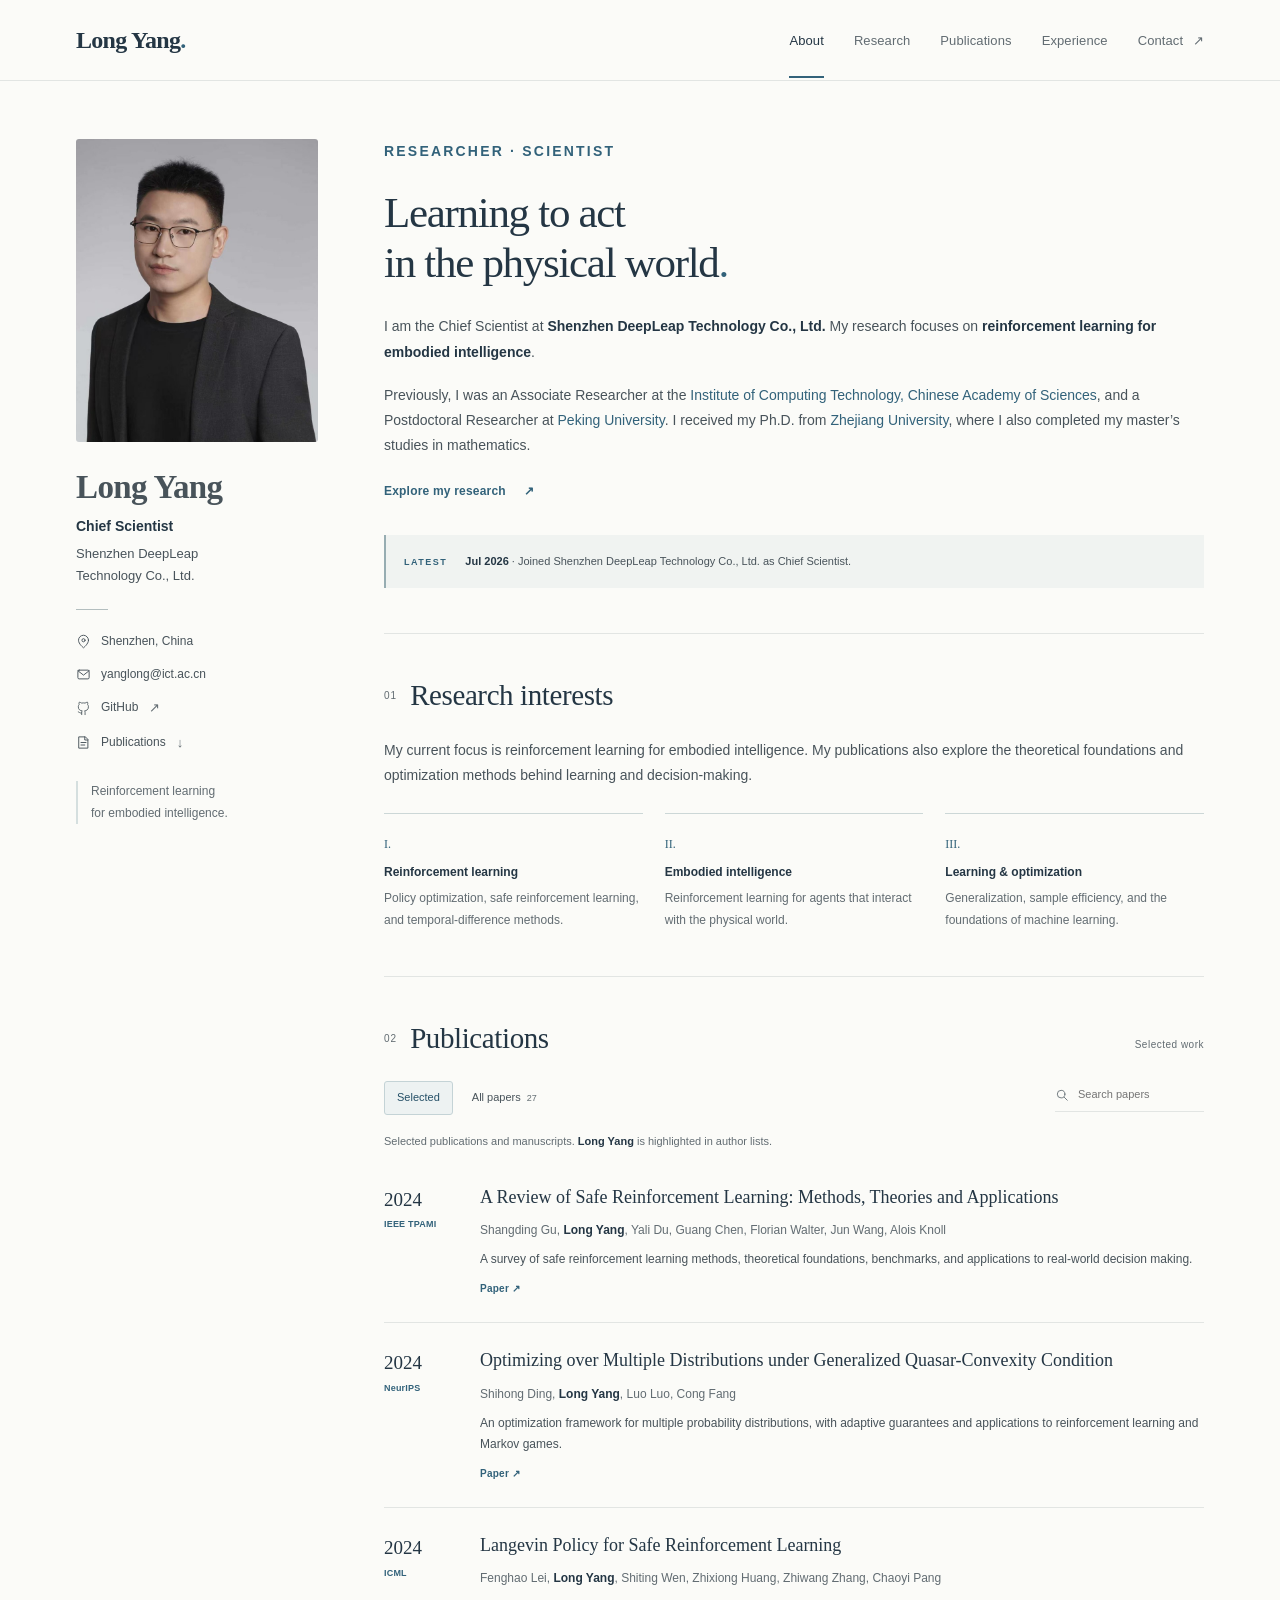
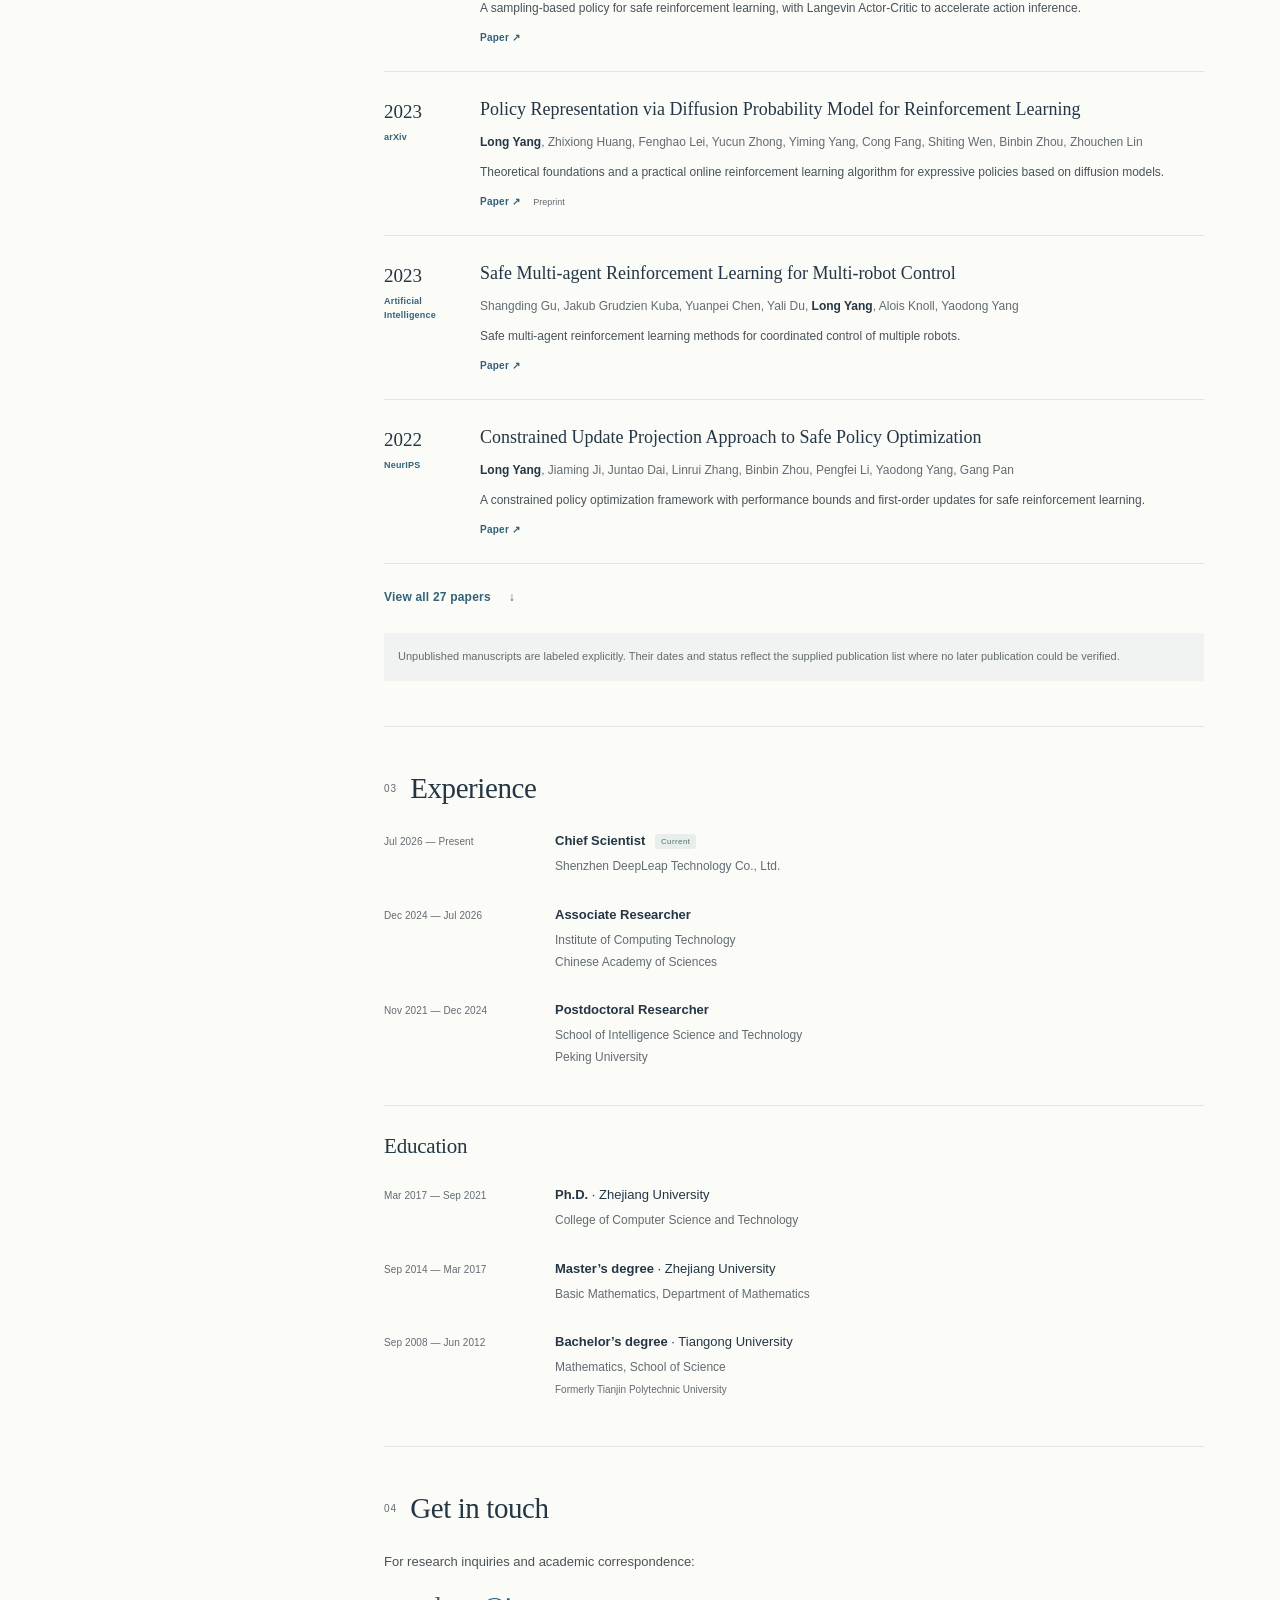
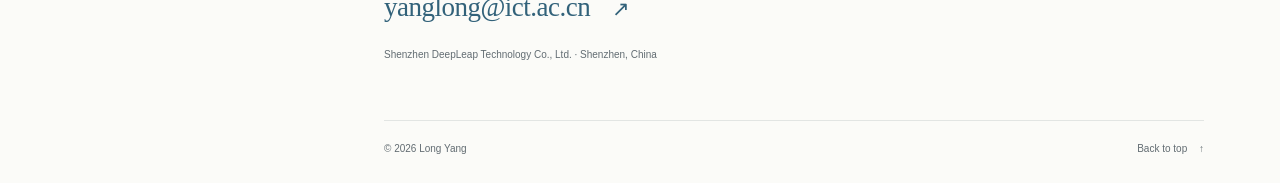
==== index.html @ 67732168 "Create Long Yang academic homepage" ====
<!doctype html>
<html lang="en" class="no-js">
<head>
  <meta charset="utf-8">
  <meta name="viewport" content="width=device-width, initial-scale=1">
  <meta name="description" content="Long Yang is Chief Scientist at Shenzhen DeepLeap Technology Co., Ltd. His research focuses on reinforcement learning for embodied intelligence.">
  <meta name="theme-color" content="#fbfbf8">
  <meta property="og:type" content="website">
  <meta property="og:title" content="Long Yang | Reinforcement Learning & Embodied Intelligence">
  <meta property="og:description" content="Chief Scientist at Shenzhen DeepLeap Technology Co., Ltd. Research, publications, and academic background.">
  <meta property="og:image" content="https://yldplp.github.io/assets/long-yang.jpg">
  <meta property="og:url" content="https://yldplp.github.io/">
  <link rel="canonical" href="https://yldplp.github.io/">
  <link rel="icon" type="image/svg+xml" href="assets/favicon.svg">
  <link rel="stylesheet" href="assets/style.css">
  <script src="assets/site.js" defer></script>
  <title>Long Yang | Reinforcement Learning & Embodied Intelligence</title>
</head>
<body>
  <a class="skip-link" href="#main">Skip to content</a>
  <header class="masthead">
    <div class="masthead-inner">
      <a class="wordmark" href="#about" aria-label="Long Yang, homepage">Long Yang<span class="wordmark-dot">.</span></a>
      <button class="menu-button" aria-expanded="false" aria-controls="navigation" hidden>Menu <span aria-hidden="true">☰</span></button>
      <nav id="navigation" aria-label="Main navigation">
        <a href="#about" aria-current="location">About</a>
        <a href="#research">Research</a>
        <a href="#publications">Publications</a>
        <a href="#experience">Experience</a>
        <a href="#contact">Contact <span aria-hidden="true">↗</span></a>
      </nav>
    </div>
  </header>

  <div class="page-layout">
    <aside class="profile" aria-label="Profile">
      <img class="portrait" src="assets/long-yang.jpg" alt="Portrait of Long Yang" width="720" height="900" fetchpriority="high">
      <h1>Long Yang</h1>
      <p class="profile-role">Chief Scientist</p>
      <p class="profile-affiliation">Shenzhen DeepLeap<br>Technology Co., Ltd.</p>
      <div class="profile-divider"></div>
      <p class="profile-location"><svg viewBox="0 0 24 24" aria-hidden="true"><path d="M20 10c0 6-8 12-8 12S4 16 4 10a8 8 0 1 1 16 0Z"/><circle cx="12" cy="10" r="2.5"/></svg>Shenzhen, China</p>
      <a class="profile-link" href="mailto:yanglong@ict.ac.cn"><svg viewBox="0 0 24 24" aria-hidden="true"><rect x="3" y="5" width="18" height="14" rx="2"/><path d="m3 6 9 7 9-7"/></svg>yanglong@ict.ac.cn</a>
      <a class="profile-link" href="https://github.com/YLDPLP" target="_blank" rel="noopener noreferrer"><svg viewBox="0 0 24 24" aria-hidden="true"><path d="M9 19c-4 1-4-2-6-2m12 5v-4a3.5 3.5 0 0 0-1-2.7c3.4-.4 7-1.7 7-7.3a5.7 5.7 0 0 0-1.5-4A5.3 5.3 0 0 0 19.4 0S18.2-.4 15 1.5a13.5 13.5 0 0 0-6 0C5.8-.4 4.6 0 4.6 0A5.3 5.3 0 0 0 4.5 4 5.7 5.7 0 0 0 3 8c0 5.6 3.6 6.9 7 7.3A3.5 3.5 0 0 0 9 18v4" transform="translate(1 2) scale(.9)"/></svg>GitHub <span class="link-arrow" aria-hidden="true">↗</span></a>
      <a class="profile-link" href="#publications"><svg viewBox="0 0 24 24" aria-hidden="true"><path d="M5 3h10l4 4v14H5Z M14 3v5h5 M8 12h8 M8 16h6"/></svg>Publications <span class="link-arrow" aria-hidden="true">↓</span></a>
      <p class="profile-note">Reinforcement learning<br>for embodied intelligence.</p>
    </aside>

    <main id="main">
      <section id="about" class="about section">
        <p class="eyebrow">RESEARCHER · SCIENTIST</p>
        <h2>Learning to act<br>in the physical world<span class="accent">.</span></h2>
        <p class="intro">I am the Chief Scientist at <strong>Shenzhen DeepLeap Technology Co., Ltd.</strong> My research focuses on <strong>reinforcement learning for embodied intelligence</strong>.</p>
        <p>Previously, I was an Associate Researcher at the <a href="https://english.ict.cas.cn/" target="_blank" rel="noopener noreferrer">Institute of Computing Technology, Chinese Academy of Sciences</a>, and a Postdoctoral Researcher at <a href="https://sai.pku.edu.cn/znxyenglish/" target="_blank" rel="noopener noreferrer">Peking University</a>. I received my Ph.D. from <a href="https://www.zju.edu.cn/english/" target="_blank" rel="noopener noreferrer">Zhejiang University</a>, where I also completed my master’s studies in mathematics.</p>
        <a class="text-link" href="#publications">Explore my research <span aria-hidden="true">↗</span></a>
        <div class="latest"><span class="latest-label">LATEST</span><span><time datetime="2026-07">Jul 2026</time> · Joined Shenzhen DeepLeap Technology Co., Ltd. as Chief Scientist.</span></div>
      </section>

      <section id="research" class="section">
        <div class="section-heading"><span class="section-number">01</span><h2>Research interests</h2></div>
        <p>My current focus is reinforcement learning for embodied intelligence. My publications also explore the theoretical foundations and optimization methods behind learning and decision-making.</p>
        <div class="research-list">
          <div><span class="research-index">I.</span><h3>Reinforcement learning</h3><p>Policy optimization, safe reinforcement learning, and temporal-difference methods.</p></div>
          <div><span class="research-index">II.</span><h3>Embodied intelligence</h3><p>Reinforcement learning for agents that interact with the physical world.</p></div>
          <div><span class="research-index">III.</span><h3>Learning & optimization</h3><p>Generalization, sample efficiency, and the foundations of machine learning.</p></div>
        </div>
      </section>

      <section id="publications" class="section">
        <div class="section-heading"><span class="section-number">02</span><h2>Publications</h2><span class="section-aside">Selected work</span></div>
        <div class="publication-toolbar" hidden>
          <div class="filter-buttons" role="group" aria-label="Publication selection">
            <button type="button" class="filter active" data-filter="featured" aria-pressed="true">Selected</button>
            <button type="button" class="filter" data-filter="all" aria-pressed="false">All papers <span class="total-count">27</span></button>
          </div>
          <label class="search-box"><svg viewBox="0 0 24 24" aria-hidden="true"><circle cx="10.5" cy="10.5" r="6.5"/><path d="m16 16 5 5"/></svg><input id="paper-search" type="search" placeholder="Search papers" aria-label="Search publications by title, author, year, or venue"></label>
        </div>
        <p class="publication-note">Selected publications and manuscripts. <strong>Long Yang</strong> is highlighted in author lists.</p>
        <p class="result-status sr-only" role="status" aria-live="polite"></p>
        <div class="publication-list"><article class="publication" id="paper-10" data-featured="true" data-manuscript="false">
          <div class="pub-meta"><span class="pub-year">2024</span><span class="pub-venue">IEEE TPAMI</span></div>
          <div class="pub-body"><h3><a href="https://doi.org/10.1109/TPAMI.2024.3457538" target="_blank" rel="noopener noreferrer">A Review of Safe Reinforcement Learning: Methods, Theories and Applications</a></h3><p class="pub-authors">Shangding Gu, <strong>Long Yang</strong>, Yali Du, Guang Chen, Florian Walter, Jun Wang, Alois Knoll</p><p class="pub-summary">A survey of safe reinforcement learning methods, theoretical foundations, benchmarks, and applications to real-world decision making.</p><div class="pub-links"><a href="https://doi.org/10.1109/TPAMI.2024.3457538" target="_blank" rel="noopener noreferrer">Paper <span aria-hidden="true">↗</span></a></div></div>
        </article>
        <article class="publication" id="paper-11" data-featured="false" data-manuscript="true">
          <div class="pub-meta"><span class="pub-year">2024</span><span class="pub-venue">arXiv</span></div>
          <div class="pub-body"><h3><a href="https://arxiv.org/abs/2405.02572" target="_blank" rel="noopener noreferrer">Off-OAB: Off-Policy Policy Gradient Method with Optimal Action-Dependent Baseline</a></h3><p class="pub-authors">Wenjia Meng, Qian Zheng, <strong>Long Yang</strong>, Yilong Yin, Gang Pan</p><div class="pub-links"><a href="https://arxiv.org/abs/2405.02572" target="_blank" rel="noopener noreferrer">Paper <span aria-hidden="true">↗</span></a><span class="pub-type">Preprint</span></div></div>
        </article>
        <article class="publication" id="paper-12" data-featured="false" data-manuscript="true">
          <div class="pub-meta"><span class="pub-year">2024</span><span class="pub-venue">Manuscript</span></div>
          <div class="pub-body"><h3>Convergence Rate of Primal-Dual Approach to Safe Reinforcement Learning with Softmax Policy</h3><p class="pub-authors"><strong>Long Yang</strong>, Cong Fang, Zhouchen Lin</p><div class="pub-links"><span class="pub-type">Manuscript</span></div></div>
        </article>
        <article class="publication" id="paper-13" data-featured="false" data-manuscript="true">
          <div class="pub-meta"><span class="pub-year">2024</span><span class="pub-venue">Manuscript</span></div>
          <div class="pub-body"><h3>On Asymptotic Optimality of Forced-Exploitation Free Thompson Sampling for Unimodal Graph Stochastic Multi-armed Bandit</h3><p class="pub-authors"><strong>Long Yang</strong>, Zhouchen Lin</p><div class="pub-links"><span class="pub-type">Manuscript</span></div></div>
        </article>
        <article class="publication" id="paper-14" data-featured="true" data-manuscript="false">
          <div class="pub-meta"><span class="pub-year">2024</span><span class="pub-venue">NeurIPS</span></div>
          <div class="pub-body"><h3><a href="https://proceedings.neurips.cc/paper_files/paper/2024/hash/0885cd8bf11e9ca58302992ddcfd3652-Abstract-Conference.html" target="_blank" rel="noopener noreferrer">Optimizing over Multiple Distributions under Generalized Quasar-Convexity Condition</a></h3><p class="pub-authors">Shihong Ding, <strong>Long Yang</strong>, Luo Luo, Cong Fang</p><p class="pub-summary">An optimization framework for multiple probability distributions, with adaptive guarantees and applications to reinforcement learning and Markov games.</p><div class="pub-links"><a href="https://proceedings.neurips.cc/paper_files/paper/2024/hash/0885cd8bf11e9ca58302992ddcfd3652-Abstract-Conference.html" target="_blank" rel="noopener noreferrer">Paper <span aria-hidden="true">↗</span></a></div></div>
        </article>
        <article class="publication" id="paper-15" data-featured="false" data-manuscript="true">
          <div class="pub-meta"><span class="pub-year">2024</span><span class="pub-venue">Manuscript</span></div>
          <div class="pub-body"><h3>ACME: Adaptive Compositional Augmentation to Improve Graph Contrastive Learning</h3><p class="pub-authors">Binbin Zhou, Weikun Wang, <strong>Long Yang</strong>, et al.</p><div class="pub-links"><span class="pub-type">Manuscript</span></div></div>
        </article>
        <article class="publication" id="paper-16" data-featured="false" data-manuscript="false">
          <div class="pub-meta"><span class="pub-year">2024</span><span class="pub-venue">IJCAI</span></div>
          <div class="pub-body"><h3><a href="https://www.ijcai.org/proceedings/2024/0266.pdf" target="_blank" rel="noopener noreferrer">FlagVNE: A Flexible and Generalizable Reinforcement Learning Framework for Network Resource Allocation</a></h3><p class="pub-authors">Tianfu Wang, Qilin Fan, Chao Wang, <strong>Long Yang</strong>, Leilei Ding, Nicholas Jing Yuan, Hui Xiong</p><div class="pub-links"><a href="https://www.ijcai.org/proceedings/2024/0266.pdf" target="_blank" rel="noopener noreferrer">Paper <span aria-hidden="true">↗</span></a></div></div>
        </article>
        <article class="publication" id="paper-17" data-featured="true" data-manuscript="false">
          <div class="pub-meta"><span class="pub-year">2024</span><span class="pub-venue">ICML</span></div>
          <div class="pub-body"><h3><a href="https://proceedings.mlr.press/v235/lei24a.html" target="_blank" rel="noopener noreferrer">Langevin Policy for Safe Reinforcement Learning</a></h3><p class="pub-authors">Fenghao Lei, <strong>Long Yang</strong>, Shiting Wen, Zhixiong Huang, Zhiwang Zhang, Chaoyi Pang</p><p class="pub-summary">A sampling-based policy for safe reinforcement learning, with Langevin Actor-Critic to accelerate action inference.</p><div class="pub-links"><a href="https://proceedings.mlr.press/v235/lei24a.html" target="_blank" rel="noopener noreferrer">Paper <span aria-hidden="true">↗</span></a></div></div>
        </article>
        <article class="publication" id="paper-07" data-featured="false" data-manuscript="false">
          <div class="pub-meta"><span class="pub-year">2023</span><span class="pub-venue">IEEE TNNLS</span></div>
          <div class="pub-body"><h3><a href="https://doi.org/10.1109/TNNLS.2023.3295360" target="_blank" rel="noopener noreferrer">A Thompson Sampling Algorithm With Logarithmic Regret for Unimodal Gaussian Bandit</a></h3><p class="pub-authors"><strong>Long Yang</strong>, Zhao Li, Zehong Hu, Shasha Ruan, Gang Pan</p><div class="pub-links"><a href="https://doi.org/10.1109/TNNLS.2023.3295360" target="_blank" rel="noopener noreferrer">Paper <span aria-hidden="true">↗</span></a></div></div>
        </article>
        <article class="publication" id="paper-08" data-featured="true" data-manuscript="true">
          <div class="pub-meta"><span class="pub-year">2023</span><span class="pub-venue">arXiv</span></div>
          <div class="pub-body"><h3><a href="https://arxiv.org/abs/2305.13122" target="_blank" rel="noopener noreferrer">Policy Representation via Diffusion Probability Model for Reinforcement Learning</a></h3><p class="pub-authors"><strong>Long Yang</strong>, Zhixiong Huang, Fenghao Lei, Yucun Zhong, Yiming Yang, Cong Fang, Shiting Wen, Binbin Zhou, Zhouchen Lin</p><p class="pub-summary">Theoretical foundations and a practical online reinforcement learning algorithm for expressive policies based on diffusion models.</p><div class="pub-links"><a href="https://arxiv.org/abs/2305.13122" target="_blank" rel="noopener noreferrer">Paper <span aria-hidden="true">↗</span></a><span class="pub-type">Preprint</span></div></div>
        </article>
        <article class="publication" id="paper-09" data-featured="false" data-manuscript="true">
          <div class="pub-meta"><span class="pub-year">2023</span><span class="pub-venue">arXiv</span></div>
          <div class="pub-body"><h3><a href="https://arxiv.org/abs/2306.03074" target="_blank" rel="noopener noreferrer">A General Perspective on Objectives of Reinforcement Learning</a></h3><p class="pub-authors"><strong>Long Yang</strong></p><div class="pub-links"><a href="https://arxiv.org/abs/2306.03074" target="_blank" rel="noopener noreferrer">Paper <span aria-hidden="true">↗</span></a><span class="pub-type">Preprint</span></div></div>
        </article>
        <article class="publication" id="paper-18" data-featured="false" data-manuscript="false">
          <div class="pub-meta"><span class="pub-year">2023</span><span class="pub-venue">PVLDB</span></div>
          <div class="pub-body"><h3><a href="https://www.vldb.org/pvldb/vol16/p2212-li.pdf" target="_blank" rel="noopener noreferrer">DILI: A Distribution-Driven Learned Index</a></h3><p class="pub-authors">Pengfei Li, Hua Lu, Rong Zhu, Bolin Ding, <strong>Long Yang</strong>, Gang Pan</p><div class="pub-links"><a href="https://www.vldb.org/pvldb/vol16/p2212-li.pdf" target="_blank" rel="noopener noreferrer">Paper <span aria-hidden="true">↗</span></a></div></div>
        </article>
        <article class="publication" id="paper-20" data-featured="false" data-manuscript="false">
          <div class="pub-meta"><span class="pub-year">2023</span><span class="pub-venue">COLT</span></div>
          <div class="pub-body"><h3><a href="https://proceedings.mlr.press/v195/yue23b.html" target="_blank" rel="noopener noreferrer">Zeroth-order Optimization with Weak Dimension Dependency</a></h3><p class="pub-authors">Pengyun Yue, <strong>Long Yang</strong>, Cong Fang, Zhouchen Lin</p><div class="pub-links"><a href="https://proceedings.mlr.press/v195/yue23b.html" target="_blank" rel="noopener noreferrer">Paper <span aria-hidden="true">↗</span></a></div></div>
        </article>
        <article class="publication" id="paper-21" data-featured="true" data-manuscript="false">
          <div class="pub-meta"><span class="pub-year">2023</span><span class="pub-venue">Artificial Intelligence</span></div>
          <div class="pub-body"><h3><a href="https://www.sciencedirect.com/science/article/pii/S0004370223000516" target="_blank" rel="noopener noreferrer">Safe Multi-agent Reinforcement Learning for Multi-robot Control</a></h3><p class="pub-authors">Shangding Gu, Jakub Grudzien Kuba, Yuanpei Chen, Yali Du, <strong>Long Yang</strong>, Alois Knoll, Yaodong Yang</p><p class="pub-summary">Safe multi-agent reinforcement learning methods for coordinated control of multiple robots.</p><div class="pub-links"><a href="https://www.sciencedirect.com/science/article/pii/S0004370223000516" target="_blank" rel="noopener noreferrer">Paper <span aria-hidden="true">↗</span></a></div></div>
        </article>
        <article class="publication" id="paper-22" data-featured="false" data-manuscript="false">
          <div class="pub-meta"><span class="pub-year">2023</span><span class="pub-venue">AAAI</span></div>
          <div class="pub-body"><h3><a href="https://ojs.aaai.org/index.php/AAAI/article/view/25888" target="_blank" rel="noopener noreferrer">Augmented Proximal Policy Optimization for Safe Reinforcement Learning</a></h3><p class="pub-authors">Juntao Dai, Jiaming Ji, <strong>Long Yang</strong>, Qian Zheng, Gang Pan</p><div class="pub-links"><a href="https://ojs.aaai.org/index.php/AAAI/article/view/25888" target="_blank" rel="noopener noreferrer">Paper <span aria-hidden="true">↗</span></a></div></div>
        </article>
        <article class="publication" id="paper-02" data-featured="true" data-manuscript="false">
          <div class="pub-meta"><span class="pub-year">2022</span><span class="pub-venue">NeurIPS</span></div>
          <div class="pub-body"><h3><a href="https://arxiv.org/abs/2209.07089" target="_blank" rel="noopener noreferrer">Constrained Update Projection Approach to Safe Policy Optimization</a></h3><p class="pub-authors"><strong>Long Yang</strong>, Jiaming Ji, Juntao Dai, Linrui Zhang, Binbin Zhou, Pengfei Li, Yaodong Yang, Gang Pan</p><p class="pub-summary">A constrained policy optimization framework with performance bounds and first-order updates for safe reinforcement learning.</p><div class="pub-links"><a href="https://arxiv.org/abs/2209.07089" target="_blank" rel="noopener noreferrer">Paper <span aria-hidden="true">↗</span></a></div></div>
        </article>
        <article class="publication" id="paper-03" data-featured="false" data-manuscript="false">
          <div class="pub-meta"><span class="pub-year">2022</span><span class="pub-venue">AAAI</span></div>
          <div class="pub-body"><h3><a href="https://ojs.aaai.org/index.php/AAAI/article/view/20863" target="_blank" rel="noopener noreferrer">Policy Optimization with Stochastic Mirror Descent</a></h3><p class="pub-authors"><strong>Long Yang</strong>, Yu Zhang, Gang Zheng, Qian Zheng, Pengfei Li, Jianhang Huang, Gang Pan</p><div class="pub-links"><a href="https://ojs.aaai.org/index.php/AAAI/article/view/20863" target="_blank" rel="noopener noreferrer">Paper <span aria-hidden="true">↗</span></a></div></div>
        </article>
        <article class="publication" id="paper-19" data-featured="false" data-manuscript="false">
          <div class="pub-meta"><span class="pub-year">2022</span><span class="pub-venue">IJCAI</span></div>
          <div class="pub-body"><h3><a href="https://ijcai.org/proceedings/2022/520" target="_blank" rel="noopener noreferrer">Penalized Proximal Policy Optimization for Safe Reinforcement Learning</a></h3><p class="pub-authors">Linrui Zhang, Li Shen, <strong>Long Yang</strong>, Shixiang Chen, Xueqian Wang, Bo Yuan, Dacheng Tao</p><div class="pub-links"><a href="https://ijcai.org/proceedings/2022/520" target="_blank" rel="noopener noreferrer">Paper <span aria-hidden="true">↗</span></a></div></div>
        </article>
        <article class="publication" id="paper-04" data-featured="false" data-manuscript="false">
          <div class="pub-meta"><span class="pub-year">2021</span><span class="pub-venue">AAAI</span></div>
          <div class="pub-body"><h3><a href="https://arxiv.org/abs/2012.01491" target="_blank" rel="noopener noreferrer">Sample Complexity of Policy Gradient Finding Second-Order Stationary Points</a></h3><p class="pub-authors"><strong>Long Yang</strong>, Qian Zheng, Gang Pan</p><div class="pub-links"><a href="https://arxiv.org/abs/2012.01491" target="_blank" rel="noopener noreferrer">Paper <span aria-hidden="true">↗</span></a></div></div>
        </article>
        <article class="publication" id="paper-05" data-featured="false" data-manuscript="false">
          <div class="pub-meta"><span class="pub-year">2021</span><span class="pub-venue">AAAI</span></div>
          <div class="pub-body"><h3><a href="https://arxiv.org/abs/2012.07199" target="_blank" rel="noopener noreferrer">On Convergence of Gradient Expected Sarsa(λ)</a></h3><p class="pub-authors"><strong>Long Yang</strong>, Gang Zheng, Yu Zhang, Qian Zheng, Pengfei Li, Gang Pan</p><div class="pub-links"><a href="https://arxiv.org/abs/2012.07199" target="_blank" rel="noopener noreferrer">Paper <span aria-hidden="true">↗</span></a></div></div>
        </article>
        <article class="publication" id="paper-24" data-featured="false" data-manuscript="false">
          <div class="pub-meta"><span class="pub-year">2020</span><span class="pub-venue">SIGMOD</span></div>
          <div class="pub-body"><h3><a href="https://dl.acm.org/doi/10.1145/3318464.3389703" target="_blank" rel="noopener noreferrer">LISA: A Learned Index Structure for Spatial Data</a></h3><p class="pub-authors">Pengfei Li, Hua Lu, Qian Zheng, <strong>Long Yang</strong>, Gang Pan</p><div class="pub-links"><a href="https://dl.acm.org/doi/10.1145/3318464.3389703" target="_blank" rel="noopener noreferrer">Paper <span aria-hidden="true">↗</span></a></div></div>
        </article>
        <article class="publication" id="paper-26" data-featured="false" data-manuscript="false">
          <div class="pub-meta"><span class="pub-year">2020</span><span class="pub-venue">IJCNN</span></div>
          <div class="pub-body"><h3><a href="https://doi.org/10.1109/IJCNN48605.2020.9207570" target="_blank" rel="noopener noreferrer">Maximum Entropy Reinforcement Learning with Evolution Strategies</a></h3><p class="pub-authors">Longxiang Shi, Shijian Li, Qian Zheng, Longbing Cao, <strong>Long Yang</strong>, Gang Pan</p><div class="pub-links"><a href="https://doi.org/10.1109/IJCNN48605.2020.9207570" target="_blank" rel="noopener noreferrer">Paper <span aria-hidden="true">↗</span></a></div></div>
        </article>
        <article class="publication" id="paper-27" data-featured="false" data-manuscript="false">
          <div class="pub-meta"><span class="pub-year">2020</span><span class="pub-venue">IEEE TNNLS</span></div>
          <div class="pub-body"><h3><a href="https://doi.org/10.1109/TNNLS.2019.2948892" target="_blank" rel="noopener noreferrer">Qualitative Measurements of Policy Discrepancy for Return-Based Deep Q-Network</a></h3><p class="pub-authors">Wenjia Meng, Qian Zheng, <strong>Long Yang</strong>, Pengfei Li, Gang Pan</p><div class="pub-links"><a href="https://doi.org/10.1109/TNNLS.2019.2948892" target="_blank" rel="noopener noreferrer">Paper <span aria-hidden="true">↗</span></a></div></div>
        </article>
        <article class="publication" id="paper-23" data-featured="false" data-manuscript="false">
          <div class="pub-meta"><span class="pub-year">2019</span><span class="pub-venue">WWW</span></div>
          <div class="pub-body"><h3><a href="https://doi.org/10.1145/3308558.3313473" target="_blank" rel="noopener noreferrer">Exploiting Ratings, Reviews and Relationships for Item Recommendations in Topic Based Social Networks</a></h3><p class="pub-authors">Pengfei Li, Hua Lu, Gang Zheng, Qian Zheng, <strong>Long Yang</strong>, Gang Pan</p><div class="pub-links"><a href="https://doi.org/10.1145/3308558.3313473" target="_blank" rel="noopener noreferrer">Paper <span aria-hidden="true">↗</span></a></div></div>
        </article>
        <article class="publication" id="paper-25" data-featured="false" data-manuscript="false">
          <div class="pub-meta"><span class="pub-year">2019</span><span class="pub-venue">AAMAS</span></div>
          <div class="pub-body"><h3><a href="https://www.ifaamas.org/Proceedings/aamas2019/pdfs/p1025.pdf" target="_blank" rel="noopener noreferrer">TBQ(σ): Improving Efficiency of Trace Utilization for Off-Policy Reinforcement Learning</a></h3><p class="pub-authors">Longxiang Shi, Shijian Li, Longbing Cao, <strong>Long Yang</strong>, Gang Pan</p><div class="pub-links"><a href="https://www.ifaamas.org/Proceedings/aamas2019/pdfs/p1025.pdf" target="_blank" rel="noopener noreferrer">Paper <span aria-hidden="true">↗</span></a></div></div>
        </article>
        <article class="publication" id="paper-06" data-featured="false" data-manuscript="false">
          <div class="pub-meta"><span class="pub-year">2018</span><span class="pub-venue">IJCAI</span></div>
          <div class="pub-body"><h3><a href="https://ijcai.org/proceedings/2018/414" target="_blank" rel="noopener noreferrer">A Unified Approach for Multi-step Temporal-Difference Learning with Eligibility Traces in Reinforcement Learning</a></h3><p class="pub-authors"><strong>Long Yang</strong>, Minhao Shi, Qian Zheng, Wenjia Meng, Gang Pan</p><div class="pub-links"><a href="https://ijcai.org/proceedings/2018/414" target="_blank" rel="noopener noreferrer">Paper <span aria-hidden="true">↗</span></a></div></div>
        </article>
        <article class="publication" id="paper-01" data-featured="false" data-manuscript="false">
          <div class="pub-meta"><span class="pub-year">—</span><span class="pub-venue">Artificial Intelligence</span></div>
          <div class="pub-body"><h3>CUP: Constrained Update Projection Algorithms for Safety Robot Control</h3><p class="pub-authors"><strong>Long Yang</strong>, Fenghao Lei, Jiaming Ji, Juntai Dai, Zhouchen Lin, Gang Pan</p><div class="pub-links"><span class="pub-type">Accepted · year not specified</span></div></div>
        </article></div>
        <div class="empty-state" hidden><p>No papers match your search.</p><button type="button" id="reset-search" class="text-link">Clear search <span aria-hidden="true">↗</span></button></div>
        <button class="show-all text-link" type="button" hidden>View all 27 papers <span aria-hidden="true">↓</span></button>
        <p class="manuscript-note" hidden>Unpublished manuscripts are labeled explicitly. Their dates and status reflect the supplied publication list where no later publication could be verified.</p>
      </section>

      <section id="experience" class="section">
        <div class="section-heading"><span class="section-number">03</span><h2>Experience</h2></div>
        <div class="timeline">
          <article class="timeline-item current"><p class="timeline-date">Jul 2026 — Present</p><div><h3>Chief Scientist <span class="current-label">Current</span></h3><p>Shenzhen DeepLeap Technology Co., Ltd.</p></div></article>
          <article class="timeline-item"><p class="timeline-date">Dec 2024 — Jul 2026</p><div><h3>Associate Researcher</h3><p>Institute of Computing Technology<br>Chinese Academy of Sciences</p></div></article>
          <article class="timeline-item"><p class="timeline-date">Nov 2021 — Dec 2024</p><div><h3>Postdoctoral Researcher</h3><p>School of Intelligence Science and Technology<br>Peking University</p></div></article>
        </div>
        <h3 class="education-heading">Education</h3>
        <div class="timeline education">
          <article class="timeline-item"><p class="timeline-date">Mar 2017 — Sep 2021</p><div><h3>Ph.D. <span class="institution-inline">· Zhejiang University</span></h3><p>College of Computer Science and Technology</p></div></article>
          <article class="timeline-item"><p class="timeline-date">Sep 2014 — Mar 2017</p><div><h3>Master’s degree <span class="institution-inline">· Zhejiang University</span></h3><p>Basic Mathematics, Department of Mathematics</p></div></article>
          <article class="timeline-item"><p class="timeline-date">Sep 2008 — Jun 2012</p><div><h3>Bachelor’s degree <span class="institution-inline">· Tiangong University</span></h3><p>Mathematics, School of Science<br><span class="historical-name">Formerly Tianjin Polytechnic University</span></p></div></article>
        </div>
      </section>

      <section id="contact" class="section contact">
        <div class="section-heading"><span class="section-number">04</span><h2>Get in touch</h2></div>
        <p>For research inquiries and academic correspondence:</p>
        <a class="contact-email" href="mailto:yanglong@ict.ac.cn">yanglong@ict.ac.cn <span aria-hidden="true">↗</span></a>
        <p class="contact-location">Shenzhen DeepLeap Technology Co., Ltd. · Shenzhen, China</p>
      </section>
      <footer><p>© 2026 Long Yang</p><a href="#about">Back to top <span aria-hidden="true">↑</span></a></footer>
    </main>
  </div>
</body>
</html>
---- assets/style.css ----
:root{--ink:#243644;--body:#48535a;--muted:#626c72;--accent:#32627a;--paper:#fbfbf8;--line:#e2e5e3;--soft:#f0f3f1;--serif:Georgia,'Times New Roman',serif;--sans:Inter,-apple-system,BlinkMacSystemFont,'Segoe UI',Arial,sans-serif}
*{box-sizing:border-box}html{scroll-behavior:smooth;scroll-padding-top:100px}body{margin:0;background:var(--paper);color:var(--body);font-family:var(--sans);font-size:15px;line-height:1.8;-webkit-font-smoothing:antialiased}a{color:var(--accent);text-decoration:none}a:hover{text-decoration:underline;text-underline-offset:4px}button,input{font:inherit}button{cursor:pointer}button:focus-visible,a:focus-visible,input:focus-visible{outline:2px solid var(--accent);outline-offset:5px}button{color:inherit}p,h1,h2,h3{margin-top:0}strong{font-weight:600;color:var(--ink)}[hidden]{display:none!important}svg{width:18px;height:18px;fill:none;stroke:currentColor;stroke-width:1.5;stroke-linecap:round;stroke-linejoin:round;flex-shrink:0}.skip-link{position:fixed;top:-100px;left:20px;z-index:20;background:var(--ink);color:white;padding:10px 20px}.skip-link:focus{top:10px}.sr-only{position:absolute;width:1px;height:1px;padding:0;margin:-1px;overflow:hidden;clip:rect(0,0,0,0);white-space:nowrap;border:0}
.masthead{position:sticky;top:0;z-index:10;background:rgba(251,251,248,.97);border-bottom:1px solid var(--line)}.masthead-inner{max-width:1184px;height:80px;margin:auto;display:flex;align-items:center;justify-content:space-between;padding:0 28px}.wordmark{font:600 24px var(--serif);letter-spacing:-.7px;color:var(--ink)}.wordmark:hover{text-decoration:none}.wordmark-dot{color:var(--accent)}nav{display:flex;gap:30px}nav a{font-size:13px;letter-spacing:.1px;color:var(--muted);padding:27px 0 24px;border-bottom:2px solid transparent}nav a:hover,nav a[aria-current]{color:var(--ink);text-decoration:none;border-bottom-color:var(--accent)}nav a span{margin-left:6px}.menu-button{display:none;border:0;background:none;font-size:13px}.menu-button span{margin-left:8px}
.page-layout{max-width:1184px;margin:0 auto;display:grid;grid-template-columns:242px minmax(0,1fr);gap:66px;padding:58px 28px 0}.profile{position:sticky;top:120px;align-self:start}.portrait{display:block;width:100%;height:auto;aspect-ratio:4/5;object-fit:cover;border-radius:3px;background:#e7e7e7}.profile h1{font-family:var(--serif);font-size:33px;line-height:1.25;letter-spacing:-.6px;margin:25px 0 6px}.profile-role{font-weight:600;color:var(--ink);margin:0 0 4px;font-size:14px}.profile-affiliation{font-size:13px;line-height:1.7;margin-bottom:22px}.profile-divider{width:32px;height:1px;background:#b3bebf;margin-bottom:21px}.profile-location,.profile-link{font-size:12px;display:flex;align-items:center;gap:10px;margin:0 0 11px;color:var(--body)}.profile-location svg,.profile-link svg{width:15px;height:15px}.profile-link:hover{color:var(--accent)}.link-arrow{font-size:13px;margin-left:1px;color:var(--muted)}.profile-note{font-size:12px;line-height:1.8;color:var(--muted);margin:27px 0 0;padding-left:13px;border-left:2px solid #d5dfdf}
main{min-width:0}.section{padding:0 0 45px;margin:0 0 43px;border-bottom:1px solid var(--line)}.eyebrow{font-size:10px;font-weight:600;letter-spacing:2.2px;color:var(--accent);margin-bottom:19px}.about h2{font-family:var(--serif);font-size:43px;line-height:1.17;letter-spacing:-1.3px;font-weight:400;color:var(--ink);margin-bottom:25px}.accent{color:var(--accent)}.about p:not(.eyebrow){margin-bottom:17px}.intro{font-size:16px;line-height:1.85}.text-link{display:inline-flex;align-items:center;gap:18px;font-size:12px;font-weight:600;letter-spacing:.2px;color:var(--accent);border:0;background:none;padding:0}.text-link:hover{text-decoration:underline;text-underline-offset:4px}.about>.text-link{margin-top:6px}.latest{display:flex;gap:18px;align-items:baseline;margin-top:32px;padding:16px 18px;background:var(--soft);border-left:2px solid #97adb2;font-size:11px;line-height:1.9}.latest-label{font-size:9px;font-weight:700;letter-spacing:1.5px;flex-shrink:0;color:var(--accent)}.latest time{font-weight:600;color:var(--ink)}.section-heading{display:flex;gap:13px;align-items:baseline;margin-bottom:23px}.section-number{font-size:10px;letter-spacing:1px;color:#626c72;align-self:center}.section-heading h2{font-family:var(--serif);font-weight:400;font-size:29px;letter-spacing:-.4px;line-height:1.3;color:var(--ink);margin:0}.section-aside{margin-left:auto;font-size:10px;letter-spacing:.5px;color:var(--muted)}.section>p{font-size:14px;margin-bottom:24px}.research-list{display:grid;grid-template-columns:repeat(3,minmax(0,1fr));gap:22px;margin-top:25px}.research-list>div{border-top:1px solid #ccd7d7;padding-top:15px}.research-index{font-family:var(--serif);font-size:12px;color:var(--accent)}.research-list h3{font-size:12px;font-weight:600;margin:7px 0 7px;line-height:1.5;color:var(--ink)}.research-list p{font-size:12px;line-height:1.8;margin:0;color:var(--muted)}
.publication-toolbar{display:flex;justify-content:space-between;align-items:center;gap:15px;margin-bottom:17px}.filter-buttons{display:flex;gap:6px}.filter{font-size:11px;padding:6px 12px;border:1px solid transparent;border-radius:3px;background:none;white-space:nowrap}.filter.active{border-color:#c4d3d6;background:#edf2f2;color:#244f66}.filter:hover{background:#edf2f2}.total-count{font-size:9px;margin-left:3px;color:var(--muted)}.search-box{display:flex;align-items:center;gap:7px;border-bottom:1px solid var(--line);padding-bottom:5px}.search-box svg{width:14px;height:14px;color:var(--muted)}.search-box input{border:0;outline:none;background:transparent;font-size:11px;width:128px;min-width:0;color:var(--body)}.search-box:focus-within{border-color:var(--accent)}.section>.publication-note{font-size:11px;color:var(--muted);margin-bottom:8px}.publication{display:grid;grid-template-columns:77px minmax(0,1fr);gap:19px;padding:24px 0;border-bottom:1px solid var(--line)}.publication:last-child{border-bottom:0}.pub-meta{padding-top:3px}.pub-year{display:block;font-size:19px;font-family:var(--serif);color:var(--ink);line-height:1.4}.pub-venue{display:block;font-size:9px;line-height:1.55;letter-spacing:.2px;color:var(--accent);font-weight:600;margin-top:5px;overflow-wrap:anywhere}.publication h3{font-family:var(--serif);font-size:18px;line-height:1.45;font-weight:400;color:var(--ink);margin-bottom:9px}.publication h3 a{color:inherit}.publication h3 a:hover{color:var(--accent)}.pub-authors{font-size:12px;line-height:1.9;margin:0 0 8px;color:var(--muted)}.pub-authors strong{color:var(--ink);font-weight:600}.pub-summary{font-size:12px;line-height:1.75;margin:0 0 10px}.pub-links{display:flex;align-items:center;gap:13px;margin-top:7px}.pub-links a{font-size:10px;font-weight:600;letter-spacing:.25px}.pub-type{font-size:9px;color:var(--muted)}.show-all{margin-top:23px}.section>.manuscript-note{font-size:11px;line-height:1.8;color:var(--muted);margin:24px 0 0;padding:14px;background:var(--soft)}.empty-state{padding:30px 0}.empty-state p{font-size:14px}
.timeline{display:flex;flex-direction:column;gap:26px}.timeline-item{display:grid;grid-template-columns:151px minmax(0,1fr);gap:20px}.timeline-date{font-size:10px;color:var(--muted);letter-spacing:.1px;line-height:1.8;margin:3px 0 0}.timeline-item h3{font-size:13px;font-weight:600;line-height:1.7;color:var(--ink);margin-bottom:4px}.timeline-item p:not(.timeline-date){font-size:12px;line-height:1.8;margin:0;color:var(--muted)}.current-label{font-size:8px;font-weight:500;letter-spacing:.4px;background:#e8eeeb;color:#4d7563;padding:3px 6px;border-radius:3px;margin-left:6px;vertical-align:middle}.education-heading{font-family:var(--serif);font-weight:400;font-size:21px;line-height:1.4;letter-spacing:-.2px;color:var(--ink);margin:36px 0 23px;padding-top:26px;border-top:1px solid var(--line)}.institution-inline{font-weight:400}.historical-name{font-size:10px}.contact{margin-bottom:0;border-bottom:0;padding-bottom:47px}.contact>p{margin-bottom:9px;font-size:13px}.contact-email{font-family:var(--serif);font-size:27px;letter-spacing:-.5px}.contact-email span{display:inline-block;font-family:var(--sans);font-size:21px;margin-left:15px}.contact>.contact-location{font-size:10px;color:var(--muted);margin-top:15px}footer{border-top:1px solid var(--line);display:flex;justify-content:space-between;padding:19px 0 25px;color:var(--muted);font-size:10px}footer p{margin:0}footer a{color:var(--muted)}footer a span{padding-left:9px}
@media(min-width:1500px){.page-layout{gap:80px;grid-template-columns:252px minmax(0,1fr)}}
@media(max-width:1000px){.page-layout{grid-template-columns:200px minmax(0,1fr);gap:40px;padding-top:40px}.profile h1{font-size:30px}.about h2{font-size:37px}nav{gap:22px}.timeline-item{grid-template-columns:130px minmax(0,1fr);gap:16px}.research-list{gap:15px}.profile-link{font-size:11px}}
@media(max-width:760px){html{scroll-padding-top:86px}.masthead-inner{height:66px;padding:0 22px}.wordmark{font-size:23px}.menu-button:not([hidden]){display:block}nav{display:flex;flex-wrap:wrap;gap:0 20px;position:absolute;top:66px;left:0;right:0;background:var(--paper);padding:5px 22px 14px;border-bottom:1px solid var(--line)}nav a{padding:8px 0;font-size:12px}.js nav:not(.is-open){display:none}.page-layout{display:block;padding:31px 22px 0;max-width:650px}.profile{position:static;display:grid;grid-template-columns:116px minmax(0,1fr);column-gap:23px;align-content:start;padding-bottom:28px;border-bottom:1px solid var(--line);margin-bottom:32px}.portrait{grid-row:1/7;width:116px;height:145px}.profile h1{margin:0 0 4px;font-size:29px;line-height:1.2}.profile-role{font-size:12px;margin:0}.profile-affiliation{font-size:11px;line-height:1.6;margin:2px 0 8px}.profile-affiliation br{display:none}.profile-location{font-size:10px;margin:0 0 7px}.profile-link{font-size:10px;margin-bottom:0}.profile>.profile-link[href='#publications']{display:none}.profile>.profile-link[href*='github.com']{grid-column:2;margin-top:6px}.profile-divider,.profile-note{display:none}.eyebrow{font-size:9px;margin-bottom:16px}.about h2{font-size:36px;line-height:1.2;letter-spacing:-1px}.intro{font-size:15px}.about p{font-size:14px}.latest{font-size:10px;padding:13px;gap:12px;margin-top:26px}.section{padding-bottom:32px;margin-bottom:32px}.section-heading{margin-bottom:20px}.section-heading h2{font-size:27px}.section-aside{font-size:9px}.section>p{font-size:13px}.research-list{gap:20px}.research-list h3{font-size:11px}.research-list p{font-size:11px}.publication{grid-template-columns:57px minmax(0,1fr);gap:16px;padding:22px 0}.pub-year{font-size:18px}.pub-venue{font-size:8px}.publication h3{font-size:17px}.pub-authors{font-size:12px}.pub-summary{font-size:11px}.publication-toolbar{gap:8px}.filter{font-size:10px;padding:6px 10px}.search-box input{width:106px;font-size:10px}.timeline-item{grid-template-columns:113px minmax(0,1fr);gap:17px}.timeline-date{font-size:9px}.timeline-item h3{font-size:12px}.timeline-item p:not(.timeline-date){font-size:11px}.current-label{font-size:7px}.contact-email{font-size:25px}.contact>.contact-location{font-size:9px}.contact{padding-bottom:33px;margin:0}.no-js .page-layout{padding-top:105px}}
@media(max-width:390px){.page-layout{padding-left:18px;padding-right:18px}.masthead-inner{padding:0 18px}.profile{grid-template-columns:100px minmax(0,1fr);gap:0 20px}.portrait{width:100px;height:135px}.profile h1{font-size:27px}.about h2{font-size:32px}.research-list{grid-template-columns:1fr;gap:16px}.research-list>div{display:grid;grid-template-columns:22px 1fr;gap:0 7px;padding-top:12px}.research-index{grid-row:1/3;margin-top:4px}.research-list h3{margin:0 0 3px;font-size:12px}.research-list p{grid-column:2;font-size:11px}.timeline-item{grid-template-columns:1fr;gap:5px}.timeline{gap:23px}.search-box input{width:90px}.section-aside{display:none}.publication{grid-template-columns:50px minmax(0,1fr);gap:12px}}
@media(prefers-reduced-motion:reduce){html{scroll-behavior:auto}*{transition:none!important}}
@media print{.masthead,.publication-toolbar,.show-all,.profile-link,.latest,footer,.pub-links,.empty-state{display:none!important}.page-layout{display:block;padding:0}.profile{position:static;float:left;width:160px;margin:0 35px 20px 0}.portrait{width:120px}.profile h1{font-size:26px}.profile-note{display:none}body{background:white;color:#222;font-size:11px}.about h2{font-size:30px}.section{break-inside:auto;margin-bottom:20px;padding-bottom:20px}.publication,.timeline-item{break-inside:avoid}.publication[hidden]{display:grid!important}.research-list{grid-template-columns:repeat(3,1fr)}a{color:inherit}h2,h3{break-after:avoid}.section-heading h2{font-size:23px}.contact{clear:both}}
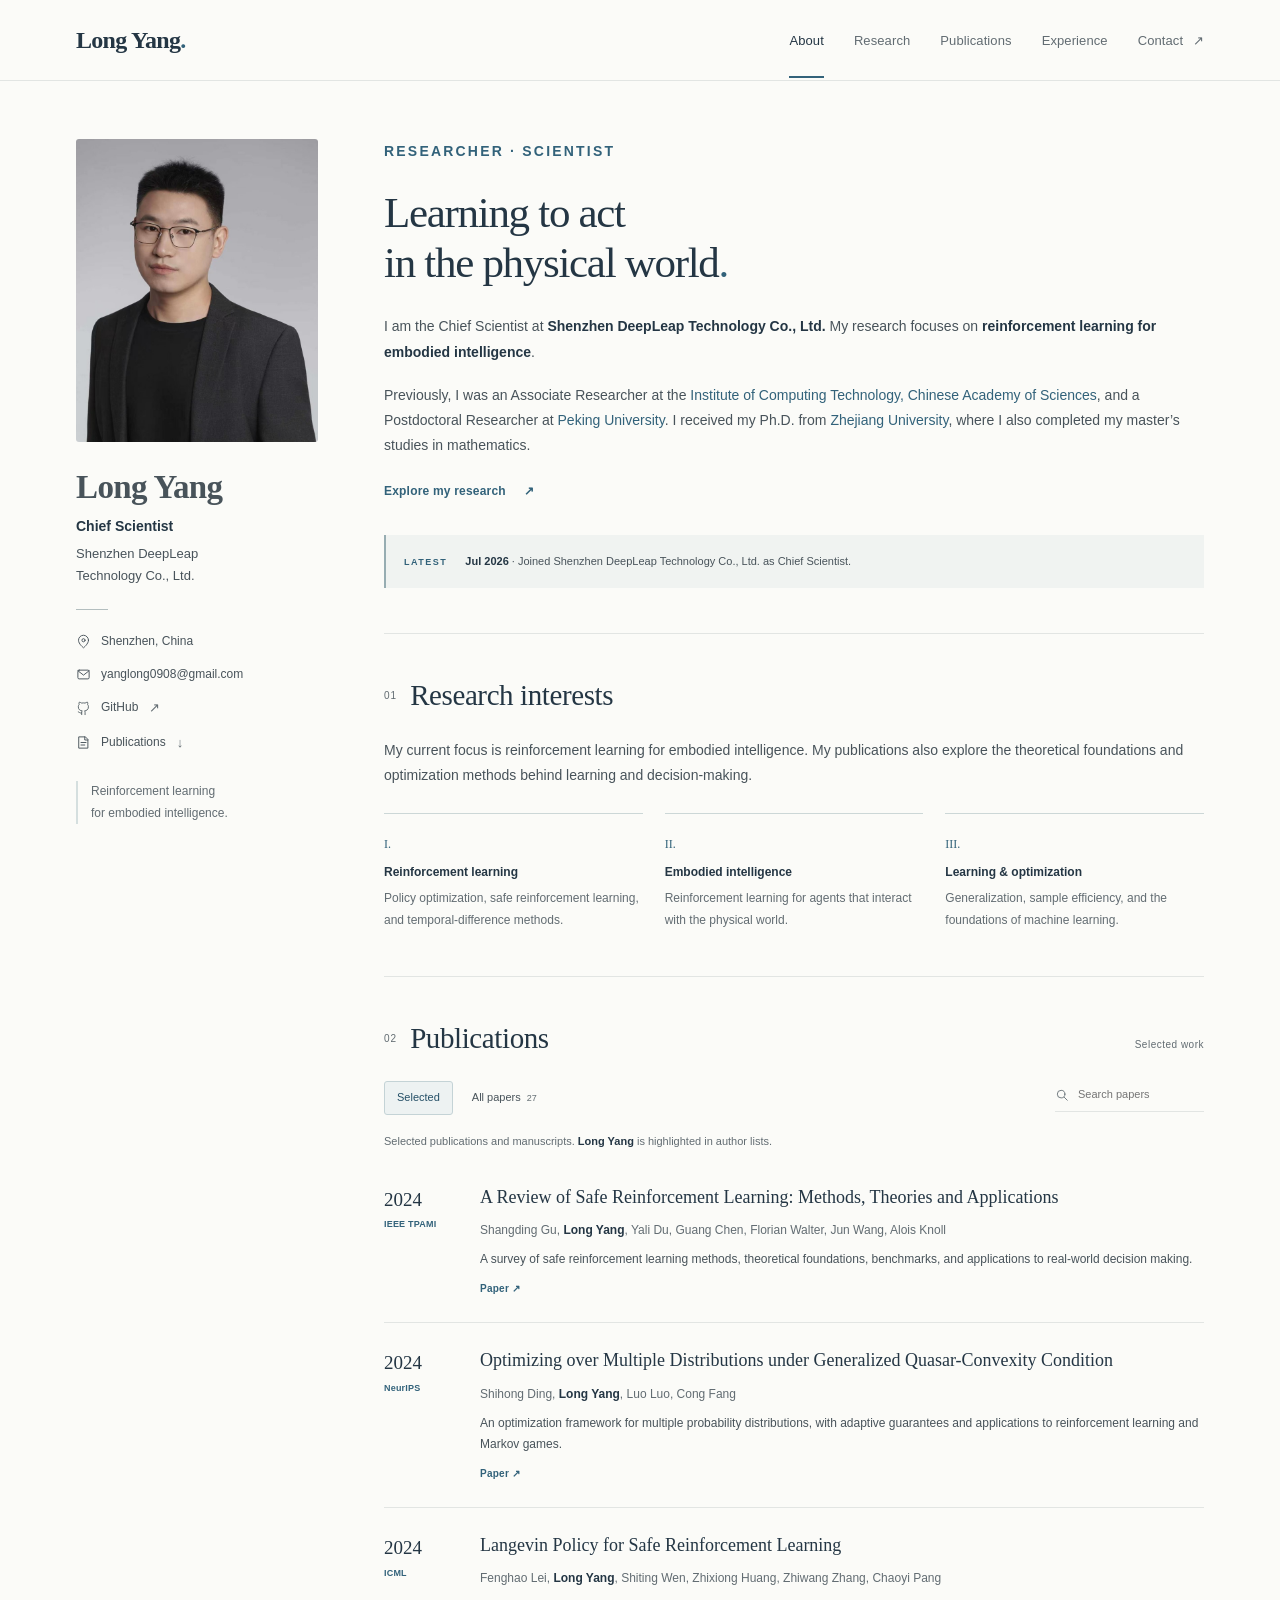
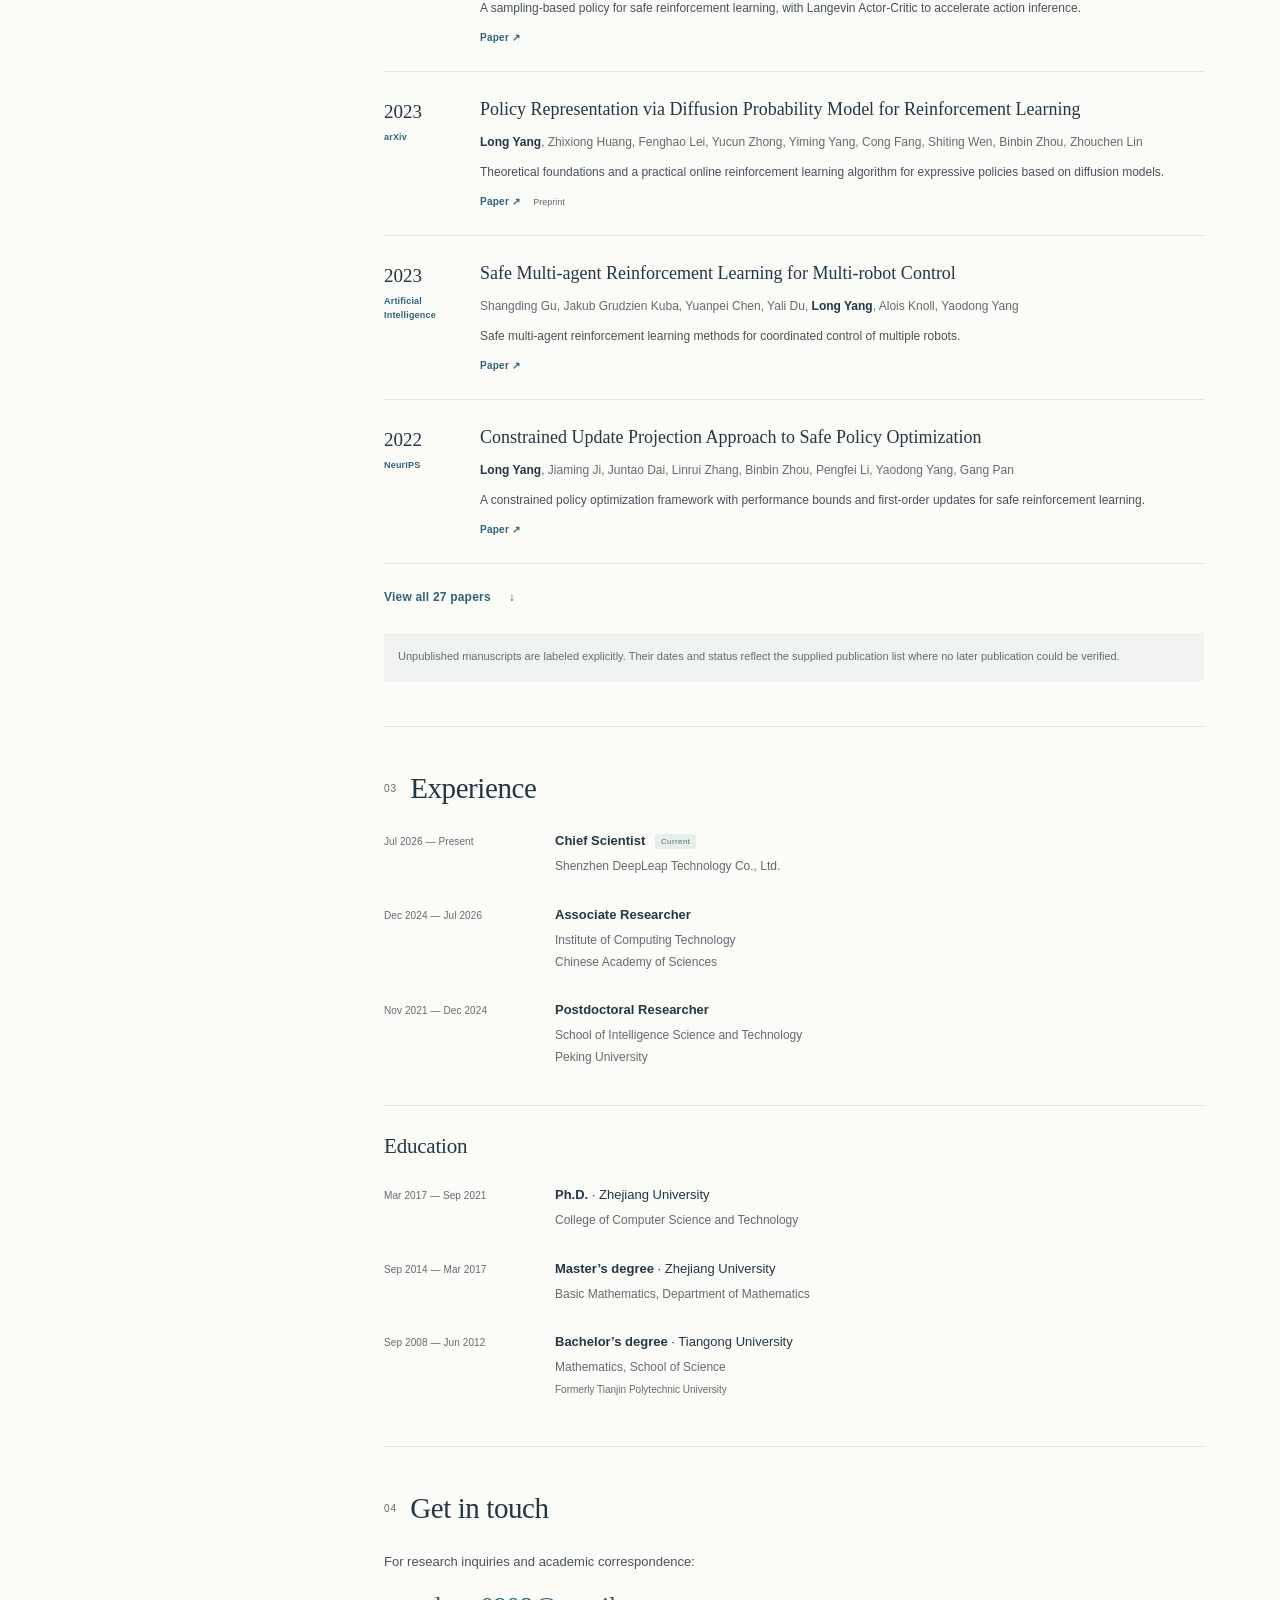
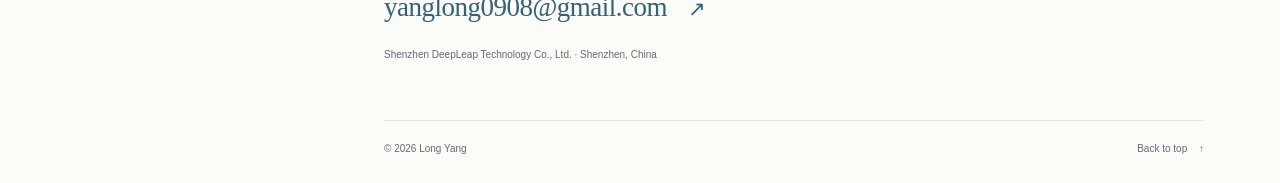
==== commit 4cb4f5a0: "Update contact email" ====
--- a/index.html
+++ b/index.html
@@ -40,7 +40,7 @@
       <p class="profile-affiliation">Shenzhen DeepLeap<br>Technology Co., Ltd.</p>
       <div class="profile-divider"></div>
       <p class="profile-location"><svg viewBox="0 0 24 24" aria-hidden="true"><path d="M20 10c0 6-8 12-8 12S4 16 4 10a8 8 0 1 1 16 0Z"/><circle cx="12" cy="10" r="2.5"/></svg>Shenzhen, China</p>
-      <a class="profile-link" href="mailto:yanglong@ict.ac.cn"><svg viewBox="0 0 24 24" aria-hidden="true"><rect x="3" y="5" width="18" height="14" rx="2"/><path d="m3 6 9 7 9-7"/></svg>yanglong@ict.ac.cn</a>
+      <a class="profile-link" href="mailto:yanglong0908@gmail.com"><svg viewBox="0 0 24 24" aria-hidden="true"><rect x="3" y="5" width="18" height="14" rx="2"/><path d="m3 6 9 7 9-7"/></svg>yanglong0908@gmail.com</a>
       <a class="profile-link" href="https://github.com/YLDPLP" target="_blank" rel="noopener noreferrer"><svg viewBox="0 0 24 24" aria-hidden="true"><path d="M9 19c-4 1-4-2-6-2m12 5v-4a3.5 3.5 0 0 0-1-2.7c3.4-.4 7-1.7 7-7.3a5.7 5.7 0 0 0-1.5-4A5.3 5.3 0 0 0 19.4 0S18.2-.4 15 1.5a13.5 13.5 0 0 0-6 0C5.8-.4 4.6 0 4.6 0A5.3 5.3 0 0 0 4.5 4 5.7 5.7 0 0 0 3 8c0 5.6 3.6 6.9 7 7.3A3.5 3.5 0 0 0 9 18v4" transform="translate(1 2) scale(.9)"/></svg>GitHub <span class="link-arrow" aria-hidden="true">↗</span></a>
       <a class="profile-link" href="#publications"><svg viewBox="0 0 24 24" aria-hidden="true"><path d="M5 3h10l4 4v14H5Z M14 3v5h5 M8 12h8 M8 16h6"/></svg>Publications <span class="link-arrow" aria-hidden="true">↓</span></a>
       <p class="profile-note">Reinforcement learning<br>for embodied intelligence.</p>
@@ -208,7 +208,7 @@
       <section id="contact" class="section contact">
         <div class="section-heading"><span class="section-number">04</span><h2>Get in touch</h2></div>
         <p>For research inquiries and academic correspondence:</p>
-        <a class="contact-email" href="mailto:yanglong@ict.ac.cn">yanglong@ict.ac.cn <span aria-hidden="true">↗</span></a>
+        <a class="contact-email" href="mailto:yanglong0908@gmail.com">yanglong0908@gmail.com <span aria-hidden="true">↗</span></a>
         <p class="contact-location">Shenzhen DeepLeap Technology Co., Ltd. · Shenzhen, China</p>
       </section>
       <footer><p>© 2026 Long Yang</p><a href="#about">Back to top <span aria-hidden="true">↑</span></a></footer>
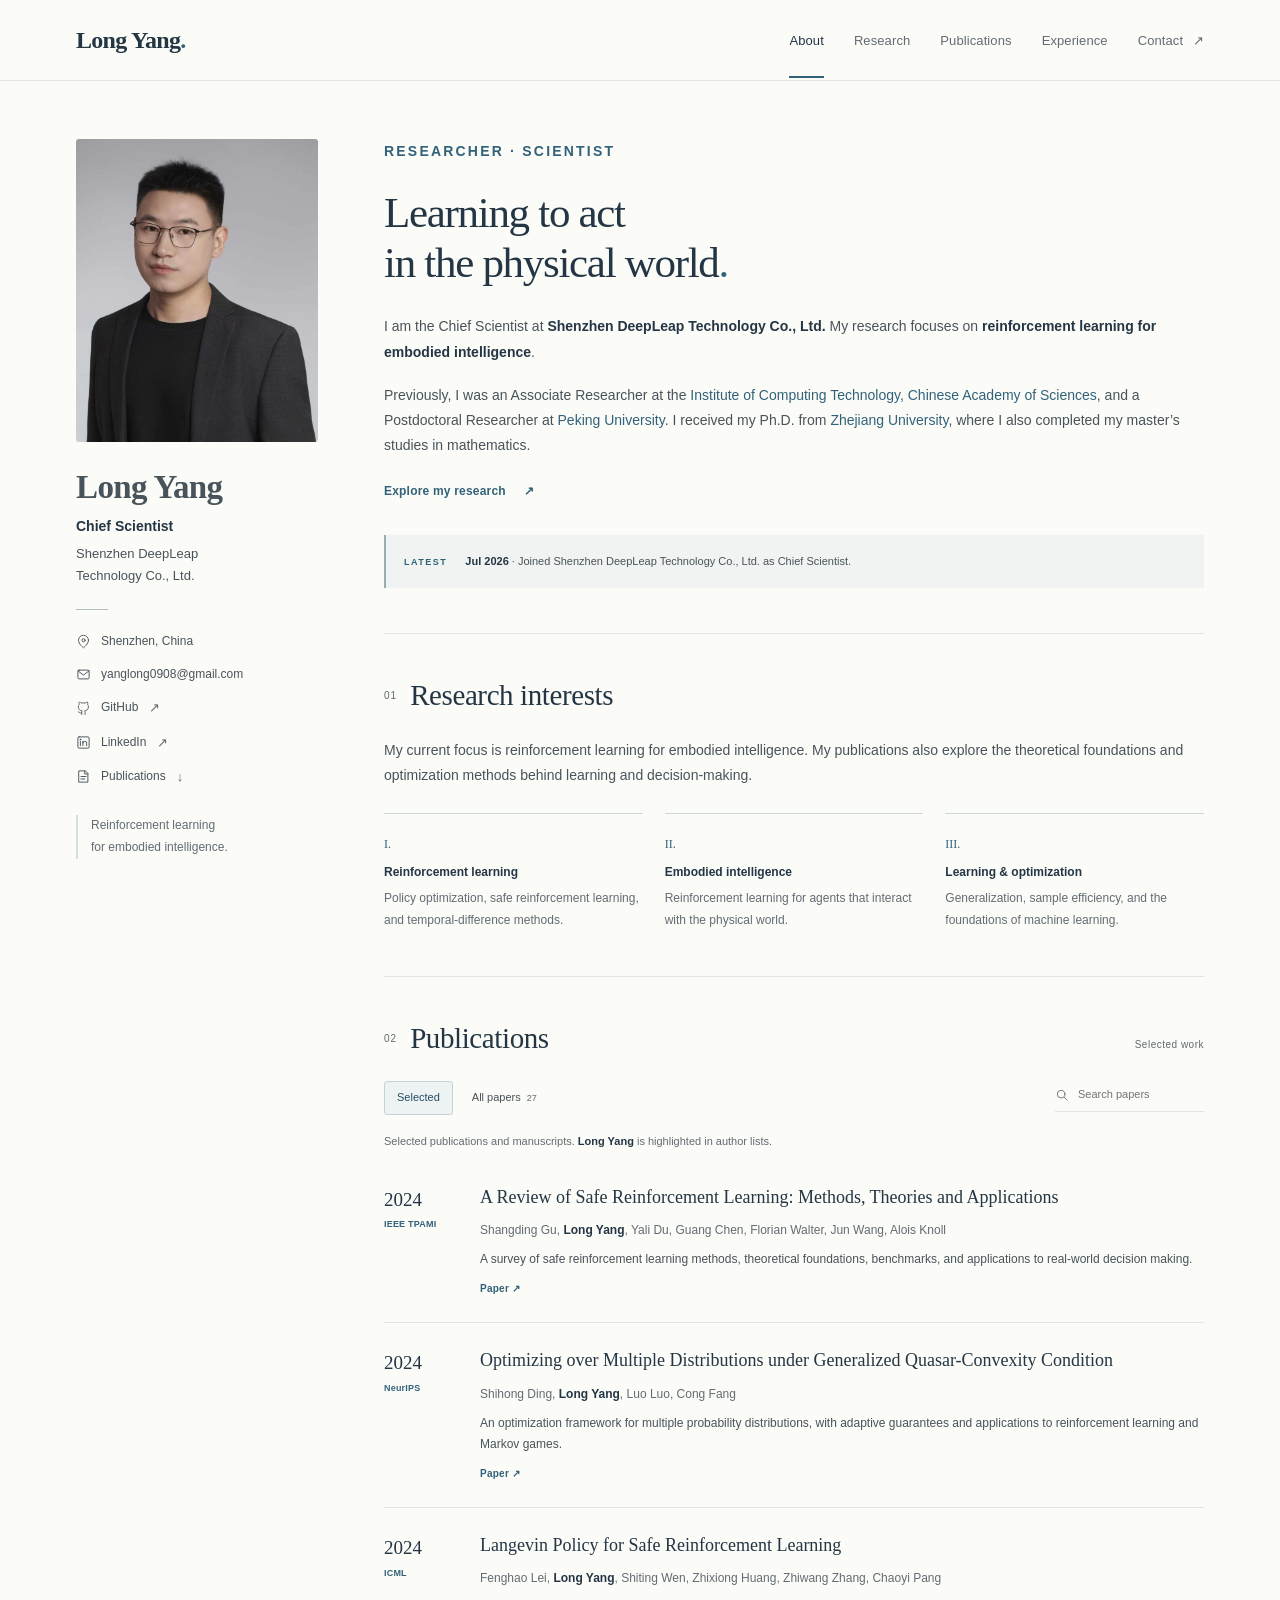
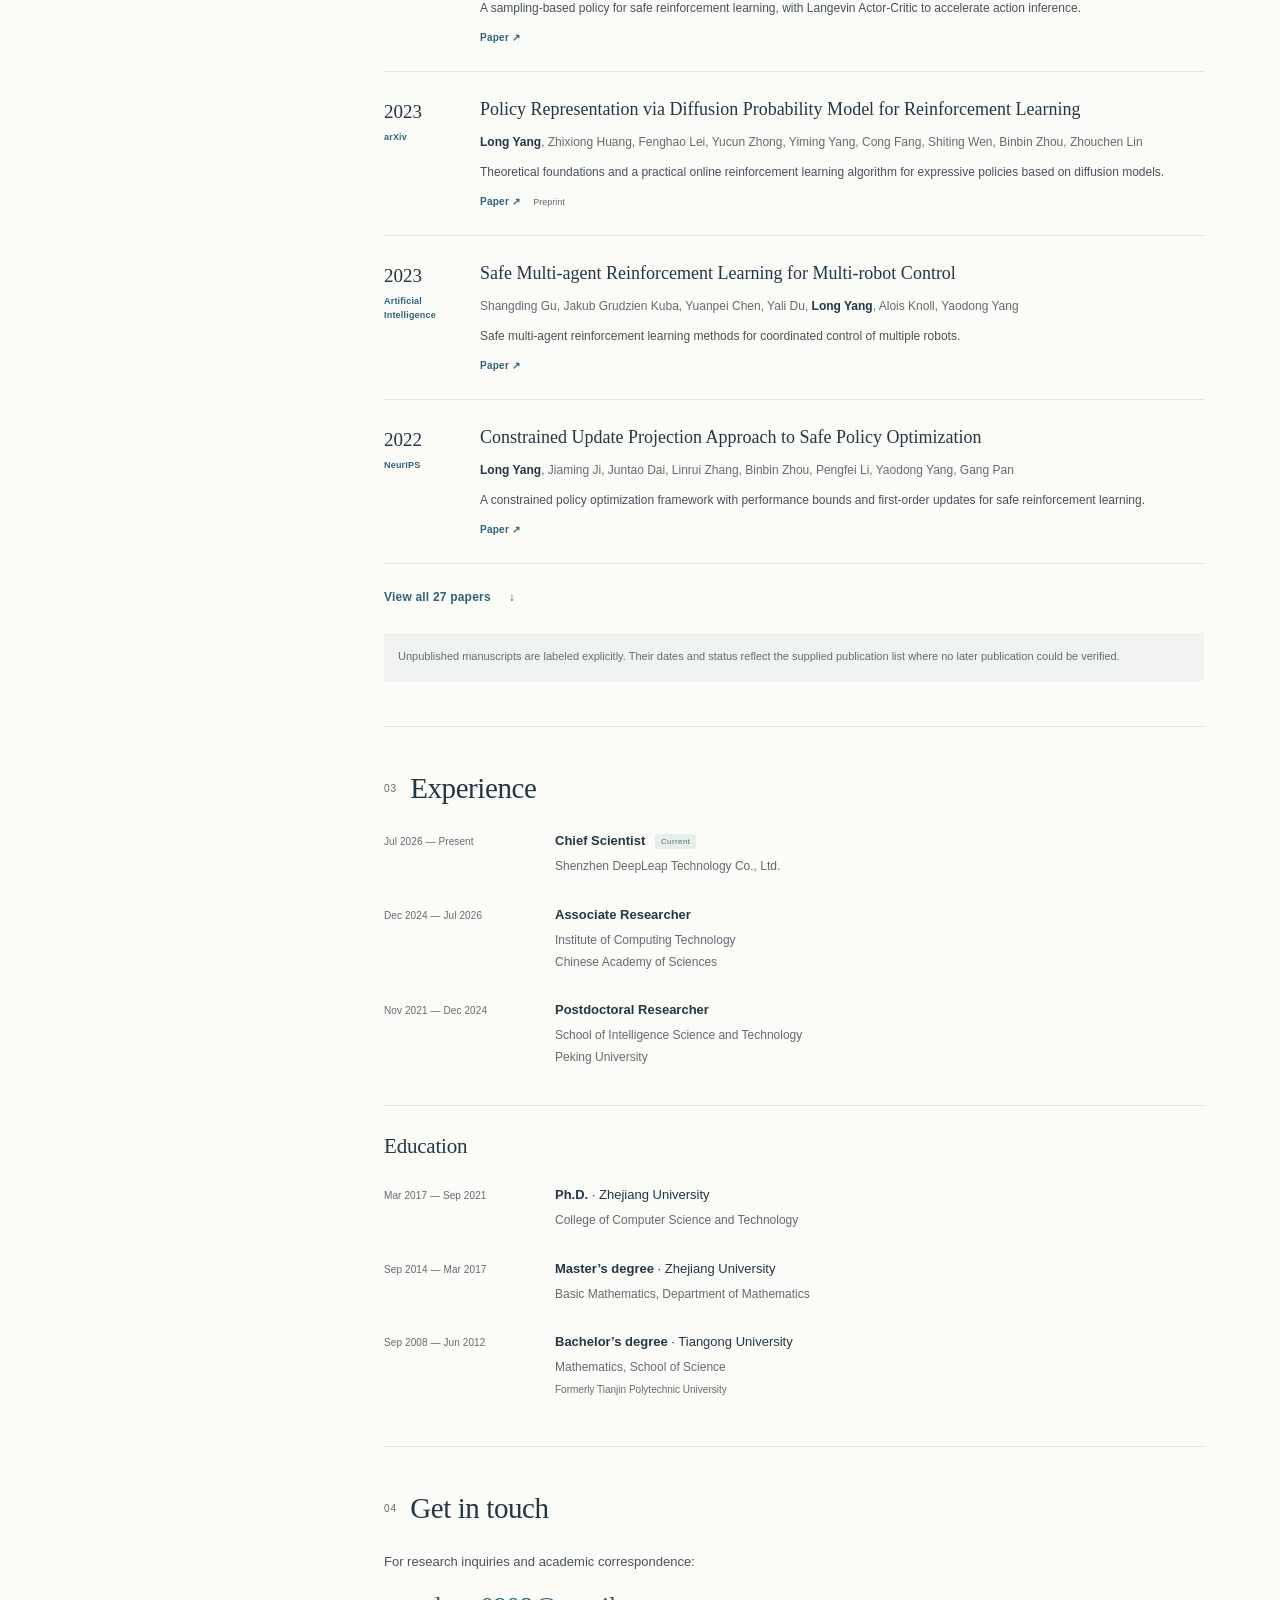
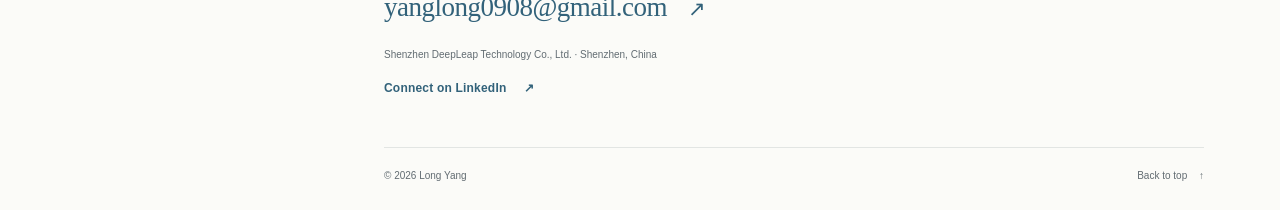
==== commit ef7f5b64: "Add LinkedIn profile links" ====
--- a/index.html
+++ b/index.html
@@ -42,6 +42,7 @@
       <p class="profile-location"><svg viewBox="0 0 24 24" aria-hidden="true"><path d="M20 10c0 6-8 12-8 12S4 16 4 10a8 8 0 1 1 16 0Z"/><circle cx="12" cy="10" r="2.5"/></svg>Shenzhen, China</p>
       <a class="profile-link" href="mailto:yanglong0908@gmail.com"><svg viewBox="0 0 24 24" aria-hidden="true"><rect x="3" y="5" width="18" height="14" rx="2"/><path d="m3 6 9 7 9-7"/></svg>yanglong0908@gmail.com</a>
       <a class="profile-link" href="https://github.com/YLDPLP" target="_blank" rel="noopener noreferrer"><svg viewBox="0 0 24 24" aria-hidden="true"><path d="M9 19c-4 1-4-2-6-2m12 5v-4a3.5 3.5 0 0 0-1-2.7c3.4-.4 7-1.7 7-7.3a5.7 5.7 0 0 0-1.5-4A5.3 5.3 0 0 0 19.4 0S18.2-.4 15 1.5a13.5 13.5 0 0 0-6 0C5.8-.4 4.6 0 4.6 0A5.3 5.3 0 0 0 4.5 4 5.7 5.7 0 0 0 3 8c0 5.6 3.6 6.9 7 7.3A3.5 3.5 0 0 0 9 18v4" transform="translate(1 2) scale(.9)"/></svg>GitHub <span class="link-arrow" aria-hidden="true">↗</span></a>
+      <a class="profile-link" href="https://www.linkedin.com/in/long-yang-02b239445/" target="_blank" rel="noopener noreferrer"><svg viewBox="0 0 24 24" aria-hidden="true"><rect x="3" y="3" width="18" height="18" rx="2"/><path d="M7 10v7 M11 17v-7 M11 13a3 3 0 0 1 6 0v4"/><circle cx="7" cy="7" r=".7"/></svg>LinkedIn <span class="link-arrow" aria-hidden="true">↗</span></a>
       <a class="profile-link" href="#publications"><svg viewBox="0 0 24 24" aria-hidden="true"><path d="M5 3h10l4 4v14H5Z M14 3v5h5 M8 12h8 M8 16h6"/></svg>Publications <span class="link-arrow" aria-hidden="true">↓</span></a>
       <p class="profile-note">Reinforcement learning<br>for embodied intelligence.</p>
     </aside>
@@ -210,6 +211,7 @@
         <p>For research inquiries and academic correspondence:</p>
         <a class="contact-email" href="mailto:yanglong0908@gmail.com">yanglong0908@gmail.com <span aria-hidden="true">↗</span></a>
         <p class="contact-location">Shenzhen DeepLeap Technology Co., Ltd. · Shenzhen, China</p>
+        <a class="text-link" href="https://www.linkedin.com/in/long-yang-02b239445/" target="_blank" rel="noopener noreferrer">Connect on LinkedIn <span aria-hidden="true">↗</span></a>
       </section>
       <footer><p>© 2026 Long Yang</p><a href="#about">Back to top <span aria-hidden="true">↑</span></a></footer>
     </main>
--- a/assets/style.css
+++ b/assets/style.css
@@ -7,7 +7,7 @@
 .timeline{display:flex;flex-direction:column;gap:26px}.timeline-item{display:grid;grid-template-columns:151px minmax(0,1fr);gap:20px}.timeline-date{font-size:10px;color:var(--muted);letter-spacing:.1px;line-height:1.8;margin:3px 0 0}.timeline-item h3{font-size:13px;font-weight:600;line-height:1.7;color:var(--ink);margin-bottom:4px}.timeline-item p:not(.timeline-date){font-size:12px;line-height:1.8;margin:0;color:var(--muted)}.current-label{font-size:8px;font-weight:500;letter-spacing:.4px;background:#e8eeeb;color:#4d7563;padding:3px 6px;border-radius:3px;margin-left:6px;vertical-align:middle}.education-heading{font-family:var(--serif);font-weight:400;font-size:21px;line-height:1.4;letter-spacing:-.2px;color:var(--ink);margin:36px 0 23px;padding-top:26px;border-top:1px solid var(--line)}.institution-inline{font-weight:400}.historical-name{font-size:10px}.contact{margin-bottom:0;border-bottom:0;padding-bottom:47px}.contact>p{margin-bottom:9px;font-size:13px}.contact-email{font-family:var(--serif);font-size:27px;letter-spacing:-.5px}.contact-email span{display:inline-block;font-family:var(--sans);font-size:21px;margin-left:15px}.contact>.contact-location{font-size:10px;color:var(--muted);margin-top:15px}footer{border-top:1px solid var(--line);display:flex;justify-content:space-between;padding:19px 0 25px;color:var(--muted);font-size:10px}footer p{margin:0}footer a{color:var(--muted)}footer a span{padding-left:9px}
 @media(min-width:1500px){.page-layout{gap:80px;grid-template-columns:252px minmax(0,1fr)}}
 @media(max-width:1000px){.page-layout{grid-template-columns:200px minmax(0,1fr);gap:40px;padding-top:40px}.profile h1{font-size:30px}.about h2{font-size:37px}nav{gap:22px}.timeline-item{grid-template-columns:130px minmax(0,1fr);gap:16px}.research-list{gap:15px}.profile-link{font-size:11px}}
-@media(max-width:760px){html{scroll-padding-top:86px}.masthead-inner{height:66px;padding:0 22px}.wordmark{font-size:23px}.menu-button:not([hidden]){display:block}nav{display:flex;flex-wrap:wrap;gap:0 20px;position:absolute;top:66px;left:0;right:0;background:var(--paper);padding:5px 22px 14px;border-bottom:1px solid var(--line)}nav a{padding:8px 0;font-size:12px}.js nav:not(.is-open){display:none}.page-layout{display:block;padding:31px 22px 0;max-width:650px}.profile{position:static;display:grid;grid-template-columns:116px minmax(0,1fr);column-gap:23px;align-content:start;padding-bottom:28px;border-bottom:1px solid var(--line);margin-bottom:32px}.portrait{grid-row:1/7;width:116px;height:145px}.profile h1{margin:0 0 4px;font-size:29px;line-height:1.2}.profile-role{font-size:12px;margin:0}.profile-affiliation{font-size:11px;line-height:1.6;margin:2px 0 8px}.profile-affiliation br{display:none}.profile-location{font-size:10px;margin:0 0 7px}.profile-link{font-size:10px;margin-bottom:0}.profile>.profile-link[href='#publications']{display:none}.profile>.profile-link[href*='github.com']{grid-column:2;margin-top:6px}.profile-divider,.profile-note{display:none}.eyebrow{font-size:9px;margin-bottom:16px}.about h2{font-size:36px;line-height:1.2;letter-spacing:-1px}.intro{font-size:15px}.about p{font-size:14px}.latest{font-size:10px;padding:13px;gap:12px;margin-top:26px}.section{padding-bottom:32px;margin-bottom:32px}.section-heading{margin-bottom:20px}.section-heading h2{font-size:27px}.section-aside{font-size:9px}.section>p{font-size:13px}.research-list{gap:20px}.research-list h3{font-size:11px}.research-list p{font-size:11px}.publication{grid-template-columns:57px minmax(0,1fr);gap:16px;padding:22px 0}.pub-year{font-size:18px}.pub-venue{font-size:8px}.publication h3{font-size:17px}.pub-authors{font-size:12px}.pub-summary{font-size:11px}.publication-toolbar{gap:8px}.filter{font-size:10px;padding:6px 10px}.search-box input{width:106px;font-size:10px}.timeline-item{grid-template-columns:113px minmax(0,1fr);gap:17px}.timeline-date{font-size:9px}.timeline-item h3{font-size:12px}.timeline-item p:not(.timeline-date){font-size:11px}.current-label{font-size:7px}.contact-email{font-size:25px}.contact>.contact-location{font-size:9px}.contact{padding-bottom:33px;margin:0}.no-js .page-layout{padding-top:105px}}
+@media(max-width:760px){html{scroll-padding-top:86px}.masthead-inner{height:66px;padding:0 22px}.wordmark{font-size:23px}.menu-button:not([hidden]){display:block}nav{display:flex;flex-wrap:wrap;gap:0 20px;position:absolute;top:66px;left:0;right:0;background:var(--paper);padding:5px 22px 14px;border-bottom:1px solid var(--line)}nav a{padding:8px 0;font-size:12px}.js nav:not(.is-open){display:none}.page-layout{display:block;padding:31px 22px 0;max-width:650px}.profile{position:static;display:grid;grid-template-columns:116px minmax(0,1fr);column-gap:23px;align-content:start;padding-bottom:28px;border-bottom:1px solid var(--line);margin-bottom:32px}.portrait{grid-row:1/8;width:116px;height:145px}.profile h1{margin:0 0 4px;font-size:29px;line-height:1.2}.profile-role{font-size:12px;margin:0}.profile-affiliation{font-size:11px;line-height:1.6;margin:2px 0 8px}.profile-affiliation br{display:none}.profile-location{font-size:10px;margin:0 0 7px}.profile-link{font-size:10px;margin-bottom:0}.profile>.profile-link[href='#publications']{display:none}.profile>.profile-link[href^='https://']{grid-column:2;margin-top:6px}.profile-divider,.profile-note{display:none}.eyebrow{font-size:9px;margin-bottom:16px}.about h2{font-size:36px;line-height:1.2;letter-spacing:-1px}.intro{font-size:15px}.about p{font-size:14px}.latest{font-size:10px;padding:13px;gap:12px;margin-top:26px}.section{padding-bottom:32px;margin-bottom:32px}.section-heading{margin-bottom:20px}.section-heading h2{font-size:27px}.section-aside{font-size:9px}.section>p{font-size:13px}.research-list{gap:20px}.research-list h3{font-size:11px}.research-list p{font-size:11px}.publication{grid-template-columns:57px minmax(0,1fr);gap:16px;padding:22px 0}.pub-year{font-size:18px}.pub-venue{font-size:8px}.publication h3{font-size:17px}.pub-authors{font-size:12px}.pub-summary{font-size:11px}.publication-toolbar{gap:8px}.filter{font-size:10px;padding:6px 10px}.search-box input{width:106px;font-size:10px}.timeline-item{grid-template-columns:113px minmax(0,1fr);gap:17px}.timeline-date{font-size:9px}.timeline-item h3{font-size:12px}.timeline-item p:not(.timeline-date){font-size:11px}.current-label{font-size:7px}.contact-email{font-size:25px}.contact>.contact-location{font-size:9px}.contact{padding-bottom:33px;margin:0}.no-js .page-layout{padding-top:105px}}
 @media(max-width:390px){.page-layout{padding-left:18px;padding-right:18px}.masthead-inner{padding:0 18px}.profile{grid-template-columns:100px minmax(0,1fr);gap:0 20px}.portrait{width:100px;height:135px}.profile h1{font-size:27px}.about h2{font-size:32px}.research-list{grid-template-columns:1fr;gap:16px}.research-list>div{display:grid;grid-template-columns:22px 1fr;gap:0 7px;padding-top:12px}.research-index{grid-row:1/3;margin-top:4px}.research-list h3{margin:0 0 3px;font-size:12px}.research-list p{grid-column:2;font-size:11px}.timeline-item{grid-template-columns:1fr;gap:5px}.timeline{gap:23px}.search-box input{width:90px}.section-aside{display:none}.publication{grid-template-columns:50px minmax(0,1fr);gap:12px}}
 @media(prefers-reduced-motion:reduce){html{scroll-behavior:auto}*{transition:none!important}}
 @media print{.masthead,.publication-toolbar,.show-all,.profile-link,.latest,footer,.pub-links,.empty-state{display:none!important}.page-layout{display:block;padding:0}.profile{position:static;float:left;width:160px;margin:0 35px 20px 0}.portrait{width:120px}.profile h1{font-size:26px}.profile-note{display:none}body{background:white;color:#222;font-size:11px}.about h2{font-size:30px}.section{break-inside:auto;margin-bottom:20px;padding-bottom:20px}.publication,.timeline-item{break-inside:avoid}.publication[hidden]{display:grid!important}.research-list{grid-template-columns:repeat(3,1fr)}a{color:inherit}h2,h3{break-after:avoid}.section-heading h2{font-size:23px}.contact{clear:both}}
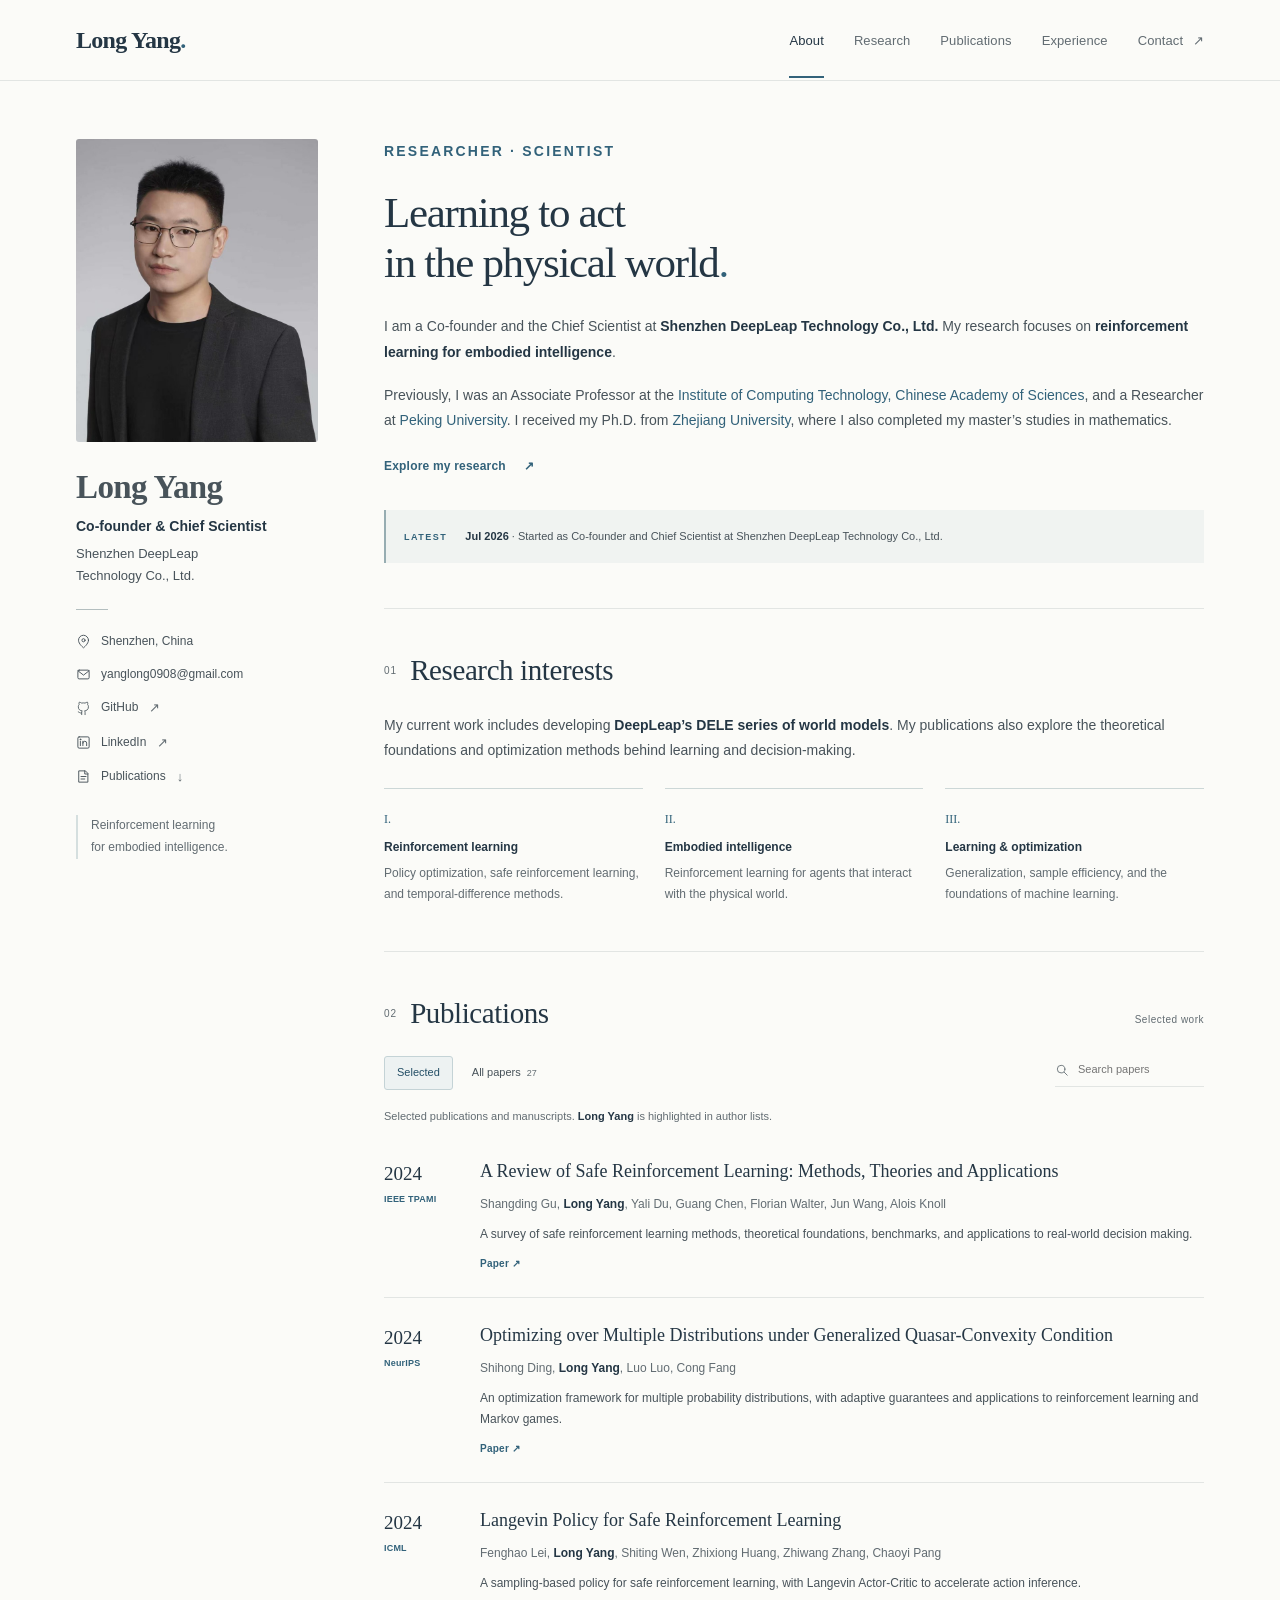
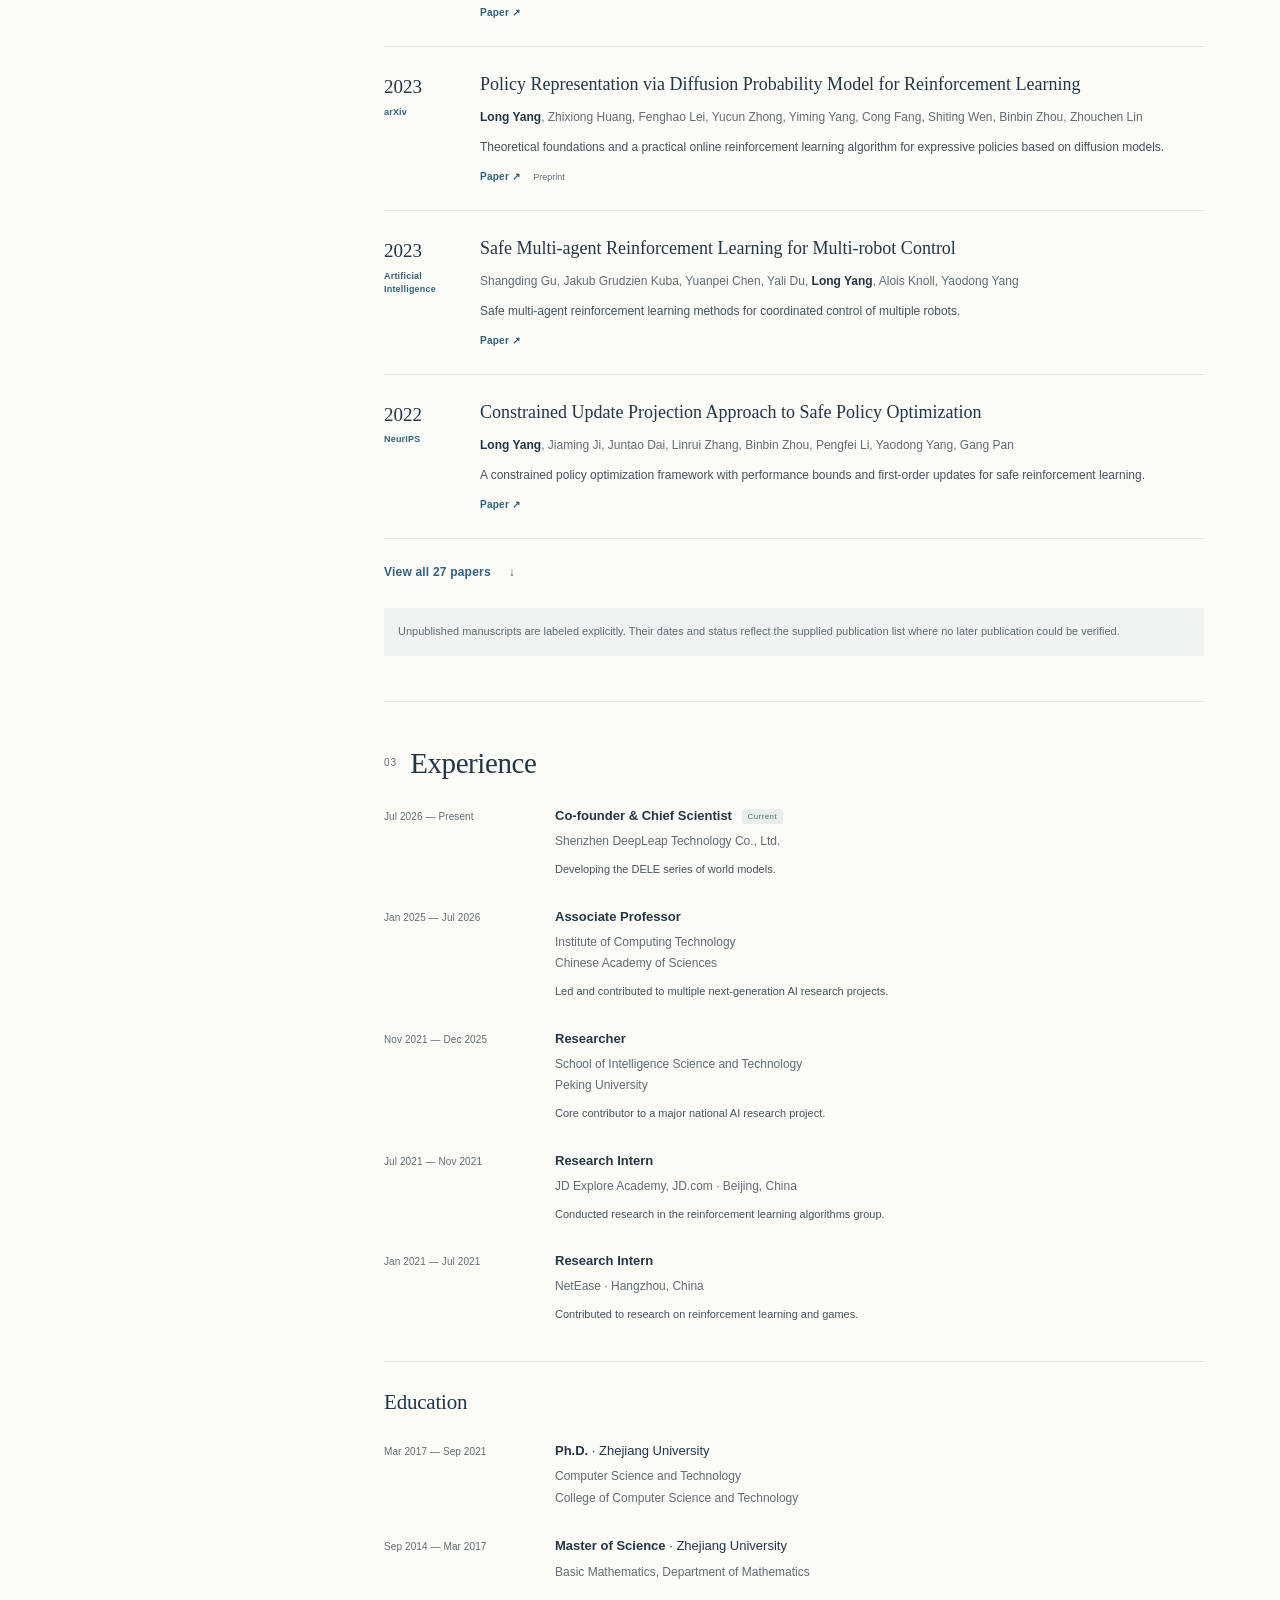
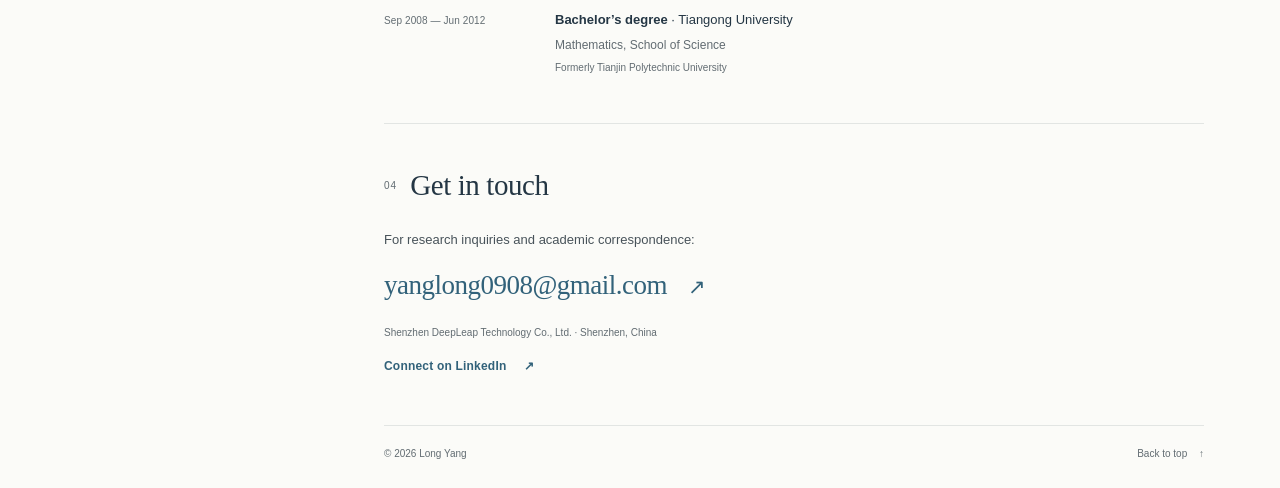
==== commit 1c3d9105: "Expand biography with confirmed career details" ====
--- a/index.html
+++ b/index.html
@@ -3,11 +3,11 @@
 <head>
   <meta charset="utf-8">
   <meta name="viewport" content="width=device-width, initial-scale=1">
-  <meta name="description" content="Long Yang is Chief Scientist at Shenzhen DeepLeap Technology Co., Ltd. His research focuses on reinforcement learning for embodied intelligence.">
+  <meta name="description" content="Long Yang is Co-founder and Chief Scientist at Shenzhen DeepLeap Technology Co., Ltd. His research focuses on reinforcement learning for embodied intelligence and the DELE series of world models.">
   <meta name="theme-color" content="#fbfbf8">
   <meta property="og:type" content="website">
   <meta property="og:title" content="Long Yang | Reinforcement Learning & Embodied Intelligence">
-  <meta property="og:description" content="Chief Scientist at Shenzhen DeepLeap Technology Co., Ltd. Research, publications, and academic background.">
+  <meta property="og:description" content="Co-founder and Chief Scientist at Shenzhen DeepLeap Technology Co., Ltd. Research, publications, and academic background.">
   <meta property="og:image" content="https://yldplp.github.io/assets/long-yang.jpg">
   <meta property="og:url" content="https://yldplp.github.io/">
   <link rel="canonical" href="https://yldplp.github.io/">
@@ -36,7 +36,7 @@
     <aside class="profile" aria-label="Profile">
       <img class="portrait" src="assets/long-yang.jpg" alt="Portrait of Long Yang" width="720" height="900" fetchpriority="high">
       <h1>Long Yang</h1>
-      <p class="profile-role">Chief Scientist</p>
+      <p class="profile-role">Co-founder &amp; Chief Scientist</p>
       <p class="profile-affiliation">Shenzhen DeepLeap<br>Technology Co., Ltd.</p>
       <div class="profile-divider"></div>
       <p class="profile-location"><svg viewBox="0 0 24 24" aria-hidden="true"><path d="M20 10c0 6-8 12-8 12S4 16 4 10a8 8 0 1 1 16 0Z"/><circle cx="12" cy="10" r="2.5"/></svg>Shenzhen, China</p>
@@ -51,15 +51,15 @@
       <section id="about" class="about section">
         <p class="eyebrow">RESEARCHER · SCIENTIST</p>
         <h2>Learning to act<br>in the physical world<span class="accent">.</span></h2>
-        <p class="intro">I am the Chief Scientist at <strong>Shenzhen DeepLeap Technology Co., Ltd.</strong> My research focuses on <strong>reinforcement learning for embodied intelligence</strong>.</p>
-        <p>Previously, I was an Associate Researcher at the <a href="https://english.ict.cas.cn/" target="_blank" rel="noopener noreferrer">Institute of Computing Technology, Chinese Academy of Sciences</a>, and a Postdoctoral Researcher at <a href="https://sai.pku.edu.cn/znxyenglish/" target="_blank" rel="noopener noreferrer">Peking University</a>. I received my Ph.D. from <a href="https://www.zju.edu.cn/english/" target="_blank" rel="noopener noreferrer">Zhejiang University</a>, where I also completed my master’s studies in mathematics.</p>
+        <p class="intro">I am a Co-founder and the Chief Scientist at <strong>Shenzhen DeepLeap Technology Co., Ltd.</strong> My research focuses on <strong>reinforcement learning for embodied intelligence</strong>.</p>
+        <p>Previously, I was an Associate Professor at the <a href="https://english.ict.cas.cn/" target="_blank" rel="noopener noreferrer">Institute of Computing Technology, Chinese Academy of Sciences</a>, and a Researcher at <a href="https://sai.pku.edu.cn/znxyenglish/" target="_blank" rel="noopener noreferrer">Peking University</a>. I received my Ph.D. from <a href="https://www.zju.edu.cn/english/" target="_blank" rel="noopener noreferrer">Zhejiang University</a>, where I also completed my master’s studies in mathematics.</p>
         <a class="text-link" href="#publications">Explore my research <span aria-hidden="true">↗</span></a>
-        <div class="latest"><span class="latest-label">LATEST</span><span><time datetime="2026-07">Jul 2026</time> · Joined Shenzhen DeepLeap Technology Co., Ltd. as Chief Scientist.</span></div>
+        <div class="latest"><span class="latest-label">LATEST</span><span><time datetime="2026-07">Jul 2026</time> · Started as Co-founder and Chief Scientist at Shenzhen DeepLeap Technology Co., Ltd.</span></div>
       </section>
 
       <section id="research" class="section">
         <div class="section-heading"><span class="section-number">01</span><h2>Research interests</h2></div>
-        <p>My current focus is reinforcement learning for embodied intelligence. My publications also explore the theoretical foundations and optimization methods behind learning and decision-making.</p>
+        <p>My current work includes developing <strong>DeepLeap’s DELE series of world models</strong>. My publications also explore the theoretical foundations and optimization methods behind learning and decision-making.</p>
         <div class="research-list">
           <div><span class="research-index">I.</span><h3>Reinforcement learning</h3><p>Policy optimization, safe reinforcement learning, and temporal-difference methods.</p></div>
           <div><span class="research-index">II.</span><h3>Embodied intelligence</h3><p>Reinforcement learning for agents that interact with the physical world.</p></div>
@@ -194,14 +194,16 @@
       <section id="experience" class="section">
         <div class="section-heading"><span class="section-number">03</span><h2>Experience</h2></div>
         <div class="timeline">
-          <article class="timeline-item current"><p class="timeline-date">Jul 2026 — Present</p><div><h3>Chief Scientist <span class="current-label">Current</span></h3><p>Shenzhen DeepLeap Technology Co., Ltd.</p></div></article>
-          <article class="timeline-item"><p class="timeline-date">Dec 2024 — Jul 2026</p><div><h3>Associate Researcher</h3><p>Institute of Computing Technology<br>Chinese Academy of Sciences</p></div></article>
-          <article class="timeline-item"><p class="timeline-date">Nov 2021 — Dec 2024</p><div><h3>Postdoctoral Researcher</h3><p>School of Intelligence Science and Technology<br>Peking University</p></div></article>
+          <article class="timeline-item current"><p class="timeline-date">Jul 2026 — Present</p><div><h3>Co-founder &amp; Chief Scientist <span class="current-label">Current</span></h3><p>Shenzhen DeepLeap Technology Co., Ltd.</p><p class="experience-description">Developing the DELE series of world models.</p></div></article>
+          <article class="timeline-item"><p class="timeline-date">Jan 2025 — Jul 2026</p><div><h3>Associate Professor</h3><p>Institute of Computing Technology<br>Chinese Academy of Sciences</p><p class="experience-description">Led and contributed to multiple next-generation AI research projects.</p></div></article>
+          <article class="timeline-item"><p class="timeline-date">Nov 2021 — Dec 2025</p><div><h3>Researcher</h3><p>School of Intelligence Science and Technology<br>Peking University</p><p class="experience-description">Core contributor to a major national AI research project.</p></div></article>
+          <article class="timeline-item"><p class="timeline-date">Jul 2021 — Nov 2021</p><div><h3>Research Intern</h3><p>JD Explore Academy, JD.com · Beijing, China</p><p class="experience-description">Conducted research in the reinforcement learning algorithms group.</p></div></article>
+          <article class="timeline-item"><p class="timeline-date">Jan 2021 — Jul 2021</p><div><h3>Research Intern</h3><p>NetEase · Hangzhou, China</p><p class="experience-description">Contributed to research on reinforcement learning and games.</p></div></article>
         </div>
         <h3 class="education-heading">Education</h3>
         <div class="timeline education">
-          <article class="timeline-item"><p class="timeline-date">Mar 2017 — Sep 2021</p><div><h3>Ph.D. <span class="institution-inline">· Zhejiang University</span></h3><p>College of Computer Science and Technology</p></div></article>
-          <article class="timeline-item"><p class="timeline-date">Sep 2014 — Mar 2017</p><div><h3>Master’s degree <span class="institution-inline">· Zhejiang University</span></h3><p>Basic Mathematics, Department of Mathematics</p></div></article>
+          <article class="timeline-item"><p class="timeline-date">Mar 2017 — Sep 2021</p><div><h3>Ph.D. <span class="institution-inline">· Zhejiang University</span></h3><p>Computer Science and Technology<br>College of Computer Science and Technology</p></div></article>
+          <article class="timeline-item"><p class="timeline-date">Sep 2014 — Mar 2017</p><div><h3>Master of Science <span class="institution-inline">· Zhejiang University</span></h3><p>Basic Mathematics, Department of Mathematics</p></div></article>
           <article class="timeline-item"><p class="timeline-date">Sep 2008 — Jun 2012</p><div><h3>Bachelor’s degree <span class="institution-inline">· Tiangong University</span></h3><p>Mathematics, School of Science<br><span class="historical-name">Formerly Tianjin Polytechnic University</span></p></div></article>
         </div>
       </section>
--- a/assets/style.css
+++ b/assets/style.css
@@ -4,7 +4,7 @@
 .page-layout{max-width:1184px;margin:0 auto;display:grid;grid-template-columns:242px minmax(0,1fr);gap:66px;padding:58px 28px 0}.profile{position:sticky;top:120px;align-self:start}.portrait{display:block;width:100%;height:auto;aspect-ratio:4/5;object-fit:cover;border-radius:3px;background:#e7e7e7}.profile h1{font-family:var(--serif);font-size:33px;line-height:1.25;letter-spacing:-.6px;margin:25px 0 6px}.profile-role{font-weight:600;color:var(--ink);margin:0 0 4px;font-size:14px}.profile-affiliation{font-size:13px;line-height:1.7;margin-bottom:22px}.profile-divider{width:32px;height:1px;background:#b3bebf;margin-bottom:21px}.profile-location,.profile-link{font-size:12px;display:flex;align-items:center;gap:10px;margin:0 0 11px;color:var(--body)}.profile-location svg,.profile-link svg{width:15px;height:15px}.profile-link:hover{color:var(--accent)}.link-arrow{font-size:13px;margin-left:1px;color:var(--muted)}.profile-note{font-size:12px;line-height:1.8;color:var(--muted);margin:27px 0 0;padding-left:13px;border-left:2px solid #d5dfdf}
 main{min-width:0}.section{padding:0 0 45px;margin:0 0 43px;border-bottom:1px solid var(--line)}.eyebrow{font-size:10px;font-weight:600;letter-spacing:2.2px;color:var(--accent);margin-bottom:19px}.about h2{font-family:var(--serif);font-size:43px;line-height:1.17;letter-spacing:-1.3px;font-weight:400;color:var(--ink);margin-bottom:25px}.accent{color:var(--accent)}.about p:not(.eyebrow){margin-bottom:17px}.intro{font-size:16px;line-height:1.85}.text-link{display:inline-flex;align-items:center;gap:18px;font-size:12px;font-weight:600;letter-spacing:.2px;color:var(--accent);border:0;background:none;padding:0}.text-link:hover{text-decoration:underline;text-underline-offset:4px}.about>.text-link{margin-top:6px}.latest{display:flex;gap:18px;align-items:baseline;margin-top:32px;padding:16px 18px;background:var(--soft);border-left:2px solid #97adb2;font-size:11px;line-height:1.9}.latest-label{font-size:9px;font-weight:700;letter-spacing:1.5px;flex-shrink:0;color:var(--accent)}.latest time{font-weight:600;color:var(--ink)}.section-heading{display:flex;gap:13px;align-items:baseline;margin-bottom:23px}.section-number{font-size:10px;letter-spacing:1px;color:#626c72;align-self:center}.section-heading h2{font-family:var(--serif);font-weight:400;font-size:29px;letter-spacing:-.4px;line-height:1.3;color:var(--ink);margin:0}.section-aside{margin-left:auto;font-size:10px;letter-spacing:.5px;color:var(--muted)}.section>p{font-size:14px;margin-bottom:24px}.research-list{display:grid;grid-template-columns:repeat(3,minmax(0,1fr));gap:22px;margin-top:25px}.research-list>div{border-top:1px solid #ccd7d7;padding-top:15px}.research-index{font-family:var(--serif);font-size:12px;color:var(--accent)}.research-list h3{font-size:12px;font-weight:600;margin:7px 0 7px;line-height:1.5;color:var(--ink)}.research-list p{font-size:12px;line-height:1.8;margin:0;color:var(--muted)}
 .publication-toolbar{display:flex;justify-content:space-between;align-items:center;gap:15px;margin-bottom:17px}.filter-buttons{display:flex;gap:6px}.filter{font-size:11px;padding:6px 12px;border:1px solid transparent;border-radius:3px;background:none;white-space:nowrap}.filter.active{border-color:#c4d3d6;background:#edf2f2;color:#244f66}.filter:hover{background:#edf2f2}.total-count{font-size:9px;margin-left:3px;color:var(--muted)}.search-box{display:flex;align-items:center;gap:7px;border-bottom:1px solid var(--line);padding-bottom:5px}.search-box svg{width:14px;height:14px;color:var(--muted)}.search-box input{border:0;outline:none;background:transparent;font-size:11px;width:128px;min-width:0;color:var(--body)}.search-box:focus-within{border-color:var(--accent)}.section>.publication-note{font-size:11px;color:var(--muted);margin-bottom:8px}.publication{display:grid;grid-template-columns:77px minmax(0,1fr);gap:19px;padding:24px 0;border-bottom:1px solid var(--line)}.publication:last-child{border-bottom:0}.pub-meta{padding-top:3px}.pub-year{display:block;font-size:19px;font-family:var(--serif);color:var(--ink);line-height:1.4}.pub-venue{display:block;font-size:9px;line-height:1.55;letter-spacing:.2px;color:var(--accent);font-weight:600;margin-top:5px;overflow-wrap:anywhere}.publication h3{font-family:var(--serif);font-size:18px;line-height:1.45;font-weight:400;color:var(--ink);margin-bottom:9px}.publication h3 a{color:inherit}.publication h3 a:hover{color:var(--accent)}.pub-authors{font-size:12px;line-height:1.9;margin:0 0 8px;color:var(--muted)}.pub-authors strong{color:var(--ink);font-weight:600}.pub-summary{font-size:12px;line-height:1.75;margin:0 0 10px}.pub-links{display:flex;align-items:center;gap:13px;margin-top:7px}.pub-links a{font-size:10px;font-weight:600;letter-spacing:.25px}.pub-type{font-size:9px;color:var(--muted)}.show-all{margin-top:23px}.section>.manuscript-note{font-size:11px;line-height:1.8;color:var(--muted);margin:24px 0 0;padding:14px;background:var(--soft)}.empty-state{padding:30px 0}.empty-state p{font-size:14px}
-.timeline{display:flex;flex-direction:column;gap:26px}.timeline-item{display:grid;grid-template-columns:151px minmax(0,1fr);gap:20px}.timeline-date{font-size:10px;color:var(--muted);letter-spacing:.1px;line-height:1.8;margin:3px 0 0}.timeline-item h3{font-size:13px;font-weight:600;line-height:1.7;color:var(--ink);margin-bottom:4px}.timeline-item p:not(.timeline-date){font-size:12px;line-height:1.8;margin:0;color:var(--muted)}.current-label{font-size:8px;font-weight:500;letter-spacing:.4px;background:#e8eeeb;color:#4d7563;padding:3px 6px;border-radius:3px;margin-left:6px;vertical-align:middle}.education-heading{font-family:var(--serif);font-weight:400;font-size:21px;line-height:1.4;letter-spacing:-.2px;color:var(--ink);margin:36px 0 23px;padding-top:26px;border-top:1px solid var(--line)}.institution-inline{font-weight:400}.historical-name{font-size:10px}.contact{margin-bottom:0;border-bottom:0;padding-bottom:47px}.contact>p{margin-bottom:9px;font-size:13px}.contact-email{font-family:var(--serif);font-size:27px;letter-spacing:-.5px}.contact-email span{display:inline-block;font-family:var(--sans);font-size:21px;margin-left:15px}.contact>.contact-location{font-size:10px;color:var(--muted);margin-top:15px}footer{border-top:1px solid var(--line);display:flex;justify-content:space-between;padding:19px 0 25px;color:var(--muted);font-size:10px}footer p{margin:0}footer a{color:var(--muted)}footer a span{padding-left:9px}
+.timeline{display:flex;flex-direction:column;gap:26px}.timeline-item{display:grid;grid-template-columns:151px minmax(0,1fr);gap:20px}.timeline-date{font-size:10px;color:var(--muted);letter-spacing:.1px;line-height:1.8;margin:3px 0 0}.timeline-item h3{font-size:13px;font-weight:600;line-height:1.7;color:var(--ink);margin-bottom:4px}.timeline-item p:not(.timeline-date){font-size:12px;line-height:1.8;margin:0;color:var(--muted)}.timeline-item p.experience-description{margin-top:7px;color:var(--body);font-size:11px}.current-label{font-size:8px;font-weight:500;letter-spacing:.4px;background:#e8eeeb;color:#4d7563;padding:3px 6px;border-radius:3px;margin-left:6px;vertical-align:middle}.education-heading{font-family:var(--serif);font-weight:400;font-size:21px;line-height:1.4;letter-spacing:-.2px;color:var(--ink);margin:36px 0 23px;padding-top:26px;border-top:1px solid var(--line)}.institution-inline{font-weight:400}.historical-name{font-size:10px}.contact{margin-bottom:0;border-bottom:0;padding-bottom:47px}.contact>p{margin-bottom:9px;font-size:13px}.contact-email{overflow-wrap:anywhere;font-family:var(--serif);font-size:27px;letter-spacing:-.5px}.contact-email span{display:inline-block;font-family:var(--sans);font-size:21px;margin-left:15px}.contact>.contact-location{font-size:10px;color:var(--muted);margin-top:15px}footer{border-top:1px solid var(--line);display:flex;justify-content:space-between;padding:19px 0 25px;color:var(--muted);font-size:10px}footer p{margin:0}footer a{color:var(--muted)}footer a span{padding-left:9px}
 @media(min-width:1500px){.page-layout{gap:80px;grid-template-columns:252px minmax(0,1fr)}}
 @media(max-width:1000px){.page-layout{grid-template-columns:200px minmax(0,1fr);gap:40px;padding-top:40px}.profile h1{font-size:30px}.about h2{font-size:37px}nav{gap:22px}.timeline-item{grid-template-columns:130px minmax(0,1fr);gap:16px}.research-list{gap:15px}.profile-link{font-size:11px}}
 @media(max-width:760px){html{scroll-padding-top:86px}.masthead-inner{height:66px;padding:0 22px}.wordmark{font-size:23px}.menu-button:not([hidden]){display:block}nav{display:flex;flex-wrap:wrap;gap:0 20px;position:absolute;top:66px;left:0;right:0;background:var(--paper);padding:5px 22px 14px;border-bottom:1px solid var(--line)}nav a{padding:8px 0;font-size:12px}.js nav:not(.is-open){display:none}.page-layout{display:block;padding:31px 22px 0;max-width:650px}.profile{position:static;display:grid;grid-template-columns:116px minmax(0,1fr);column-gap:23px;align-content:start;padding-bottom:28px;border-bottom:1px solid var(--line);margin-bottom:32px}.portrait{grid-row:1/8;width:116px;height:145px}.profile h1{margin:0 0 4px;font-size:29px;line-height:1.2}.profile-role{font-size:12px;margin:0}.profile-affiliation{font-size:11px;line-height:1.6;margin:2px 0 8px}.profile-affiliation br{display:none}.profile-location{font-size:10px;margin:0 0 7px}.profile-link{font-size:10px;margin-bottom:0}.profile>.profile-link[href='#publications']{display:none}.profile>.profile-link[href^='https://']{grid-column:2;margin-top:6px}.profile-divider,.profile-note{display:none}.eyebrow{font-size:9px;margin-bottom:16px}.about h2{font-size:36px;line-height:1.2;letter-spacing:-1px}.intro{font-size:15px}.about p{font-size:14px}.latest{font-size:10px;padding:13px;gap:12px;margin-top:26px}.section{padding-bottom:32px;margin-bottom:32px}.section-heading{margin-bottom:20px}.section-heading h2{font-size:27px}.section-aside{font-size:9px}.section>p{font-size:13px}.research-list{gap:20px}.research-list h3{font-size:11px}.research-list p{font-size:11px}.publication{grid-template-columns:57px minmax(0,1fr);gap:16px;padding:22px 0}.pub-year{font-size:18px}.pub-venue{font-size:8px}.publication h3{font-size:17px}.pub-authors{font-size:12px}.pub-summary{font-size:11px}.publication-toolbar{gap:8px}.filter{font-size:10px;padding:6px 10px}.search-box input{width:106px;font-size:10px}.timeline-item{grid-template-columns:113px minmax(0,1fr);gap:17px}.timeline-date{font-size:9px}.timeline-item h3{font-size:12px}.timeline-item p:not(.timeline-date){font-size:11px}.current-label{font-size:7px}.contact-email{font-size:25px}.contact>.contact-location{font-size:9px}.contact{padding-bottom:33px;margin:0}.no-js .page-layout{padding-top:105px}}
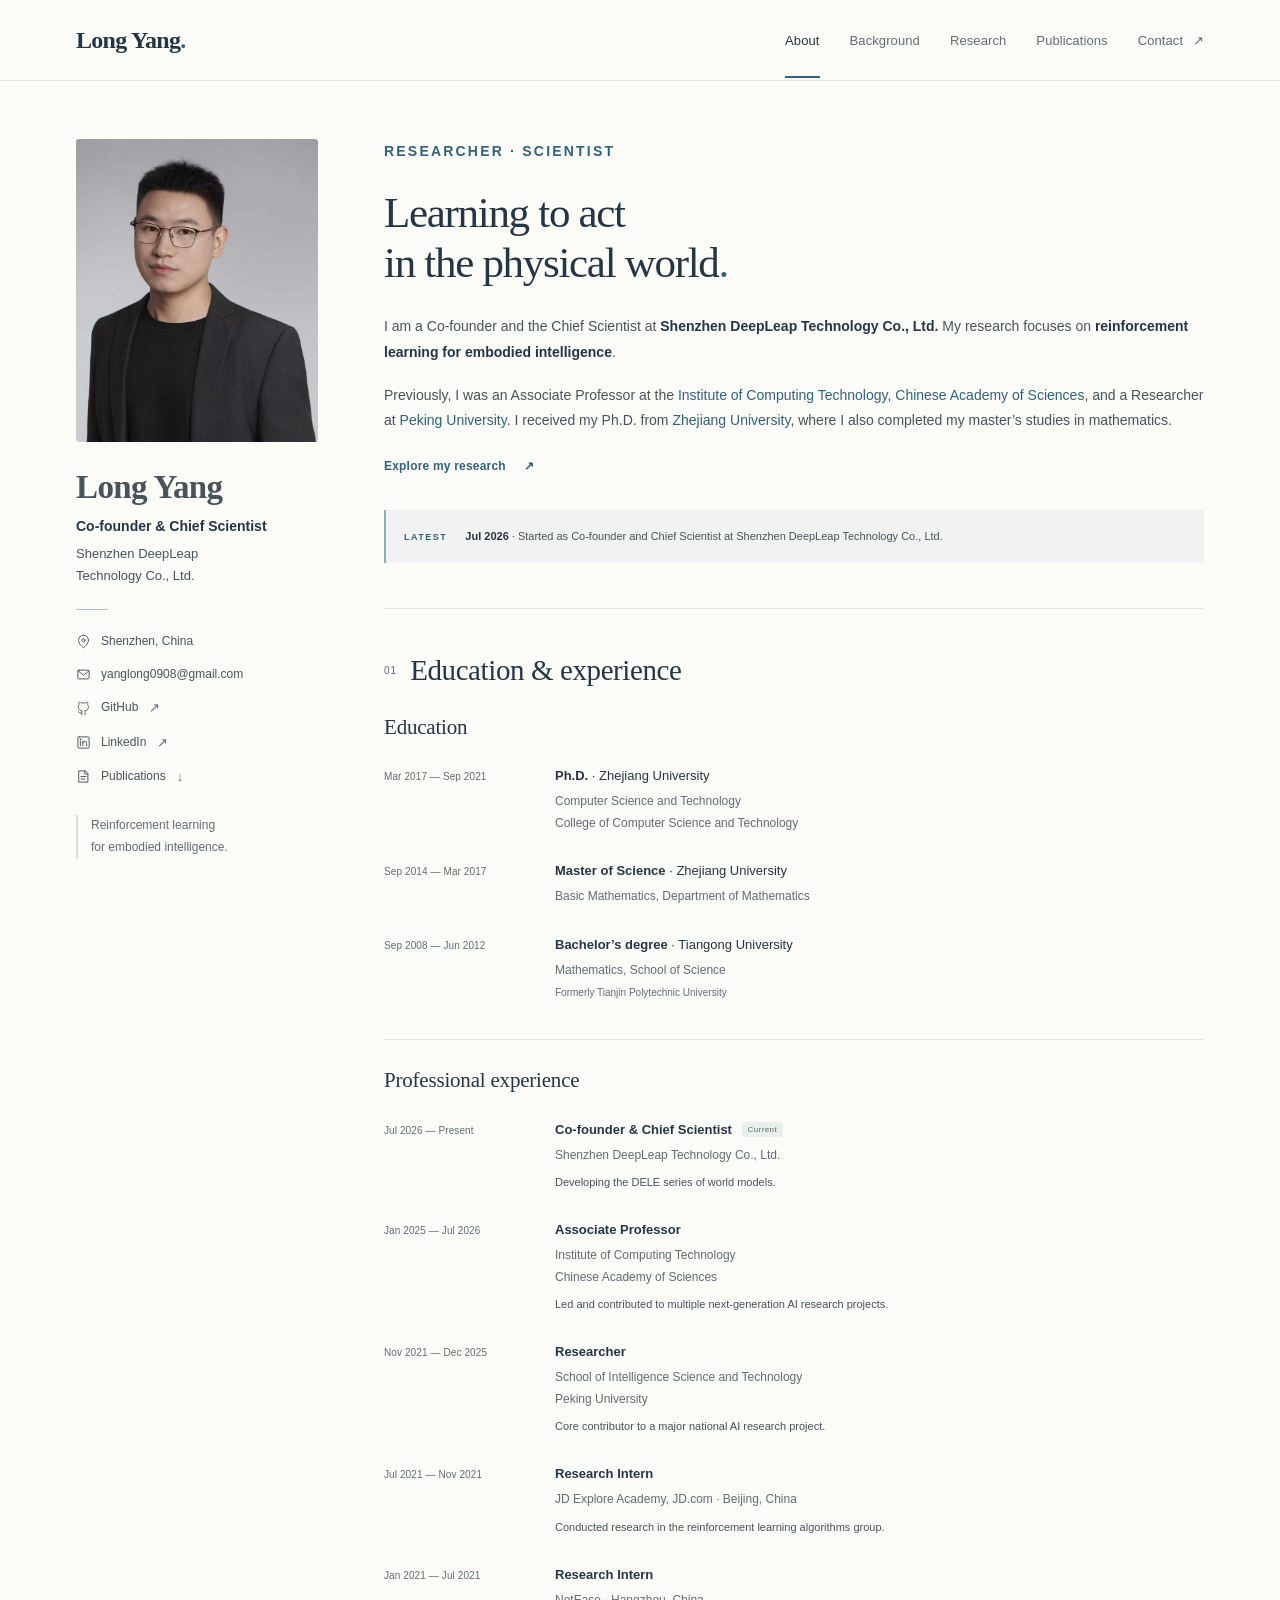
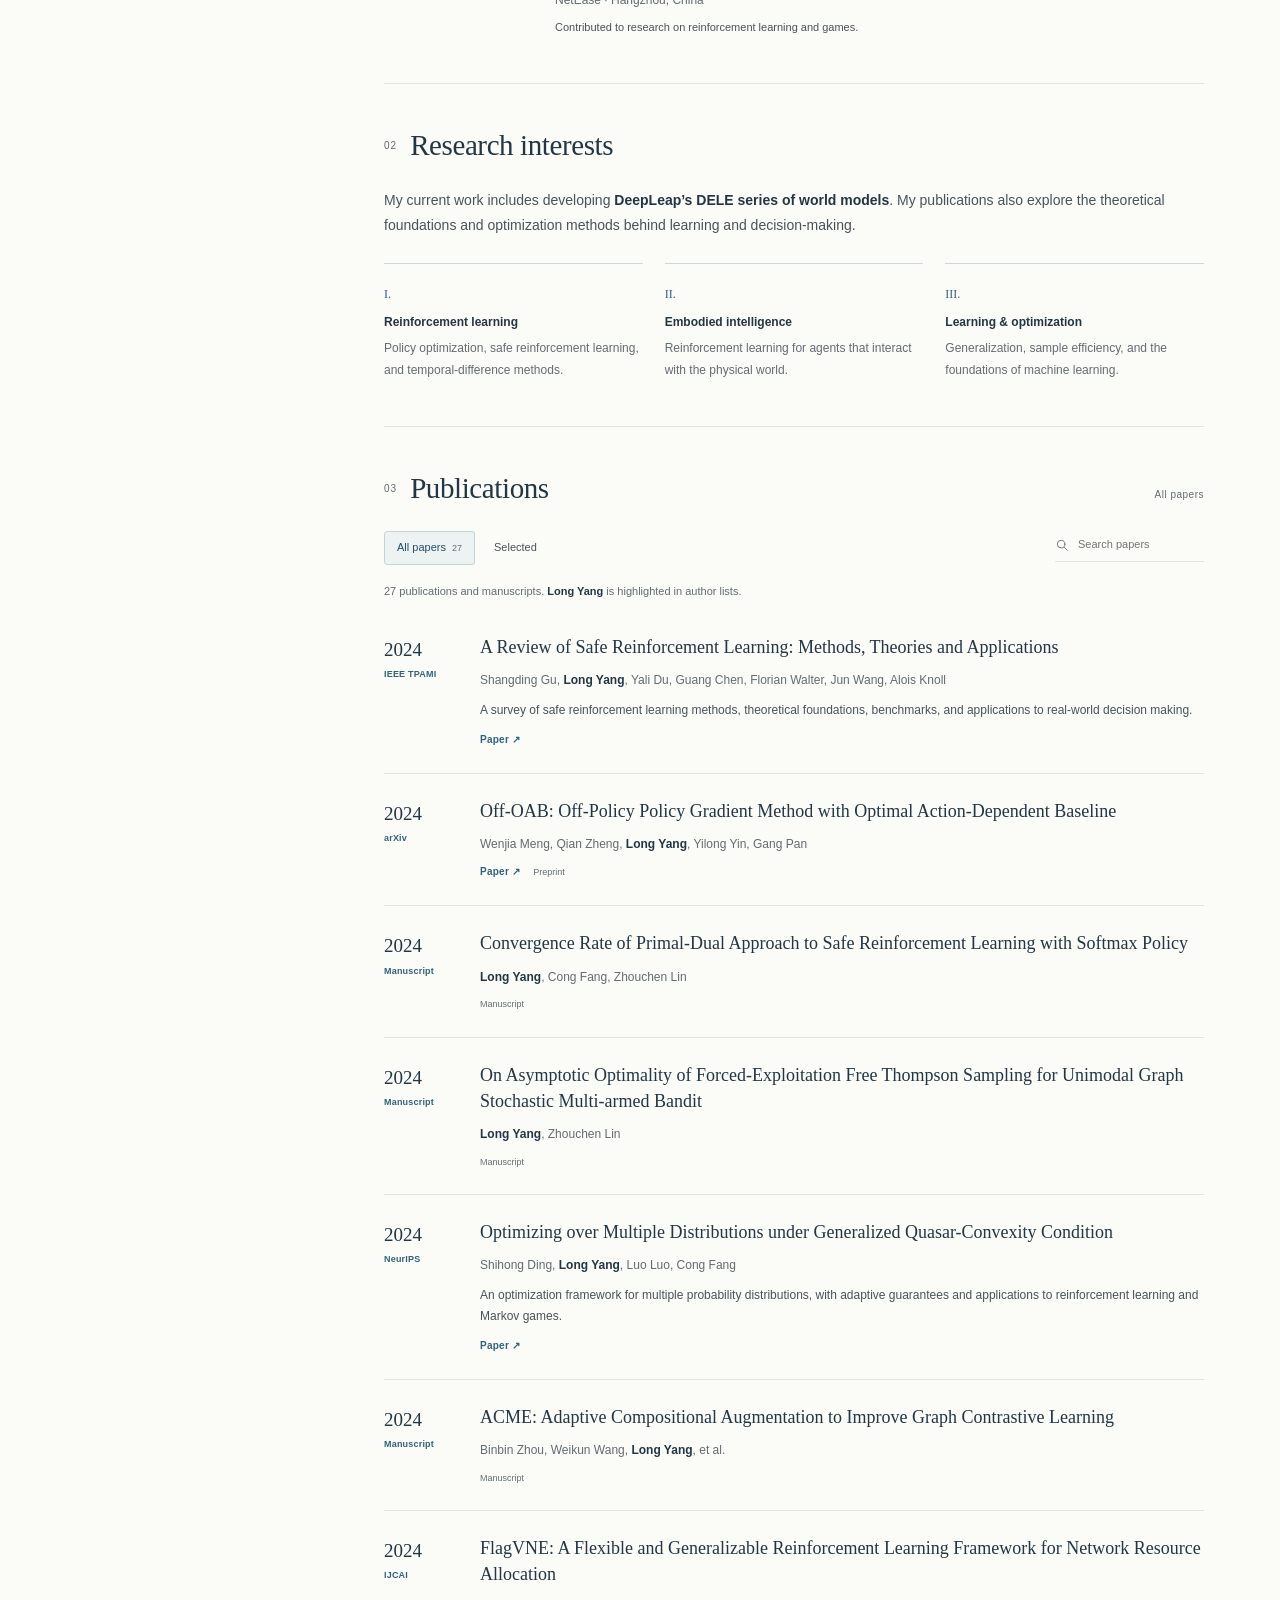
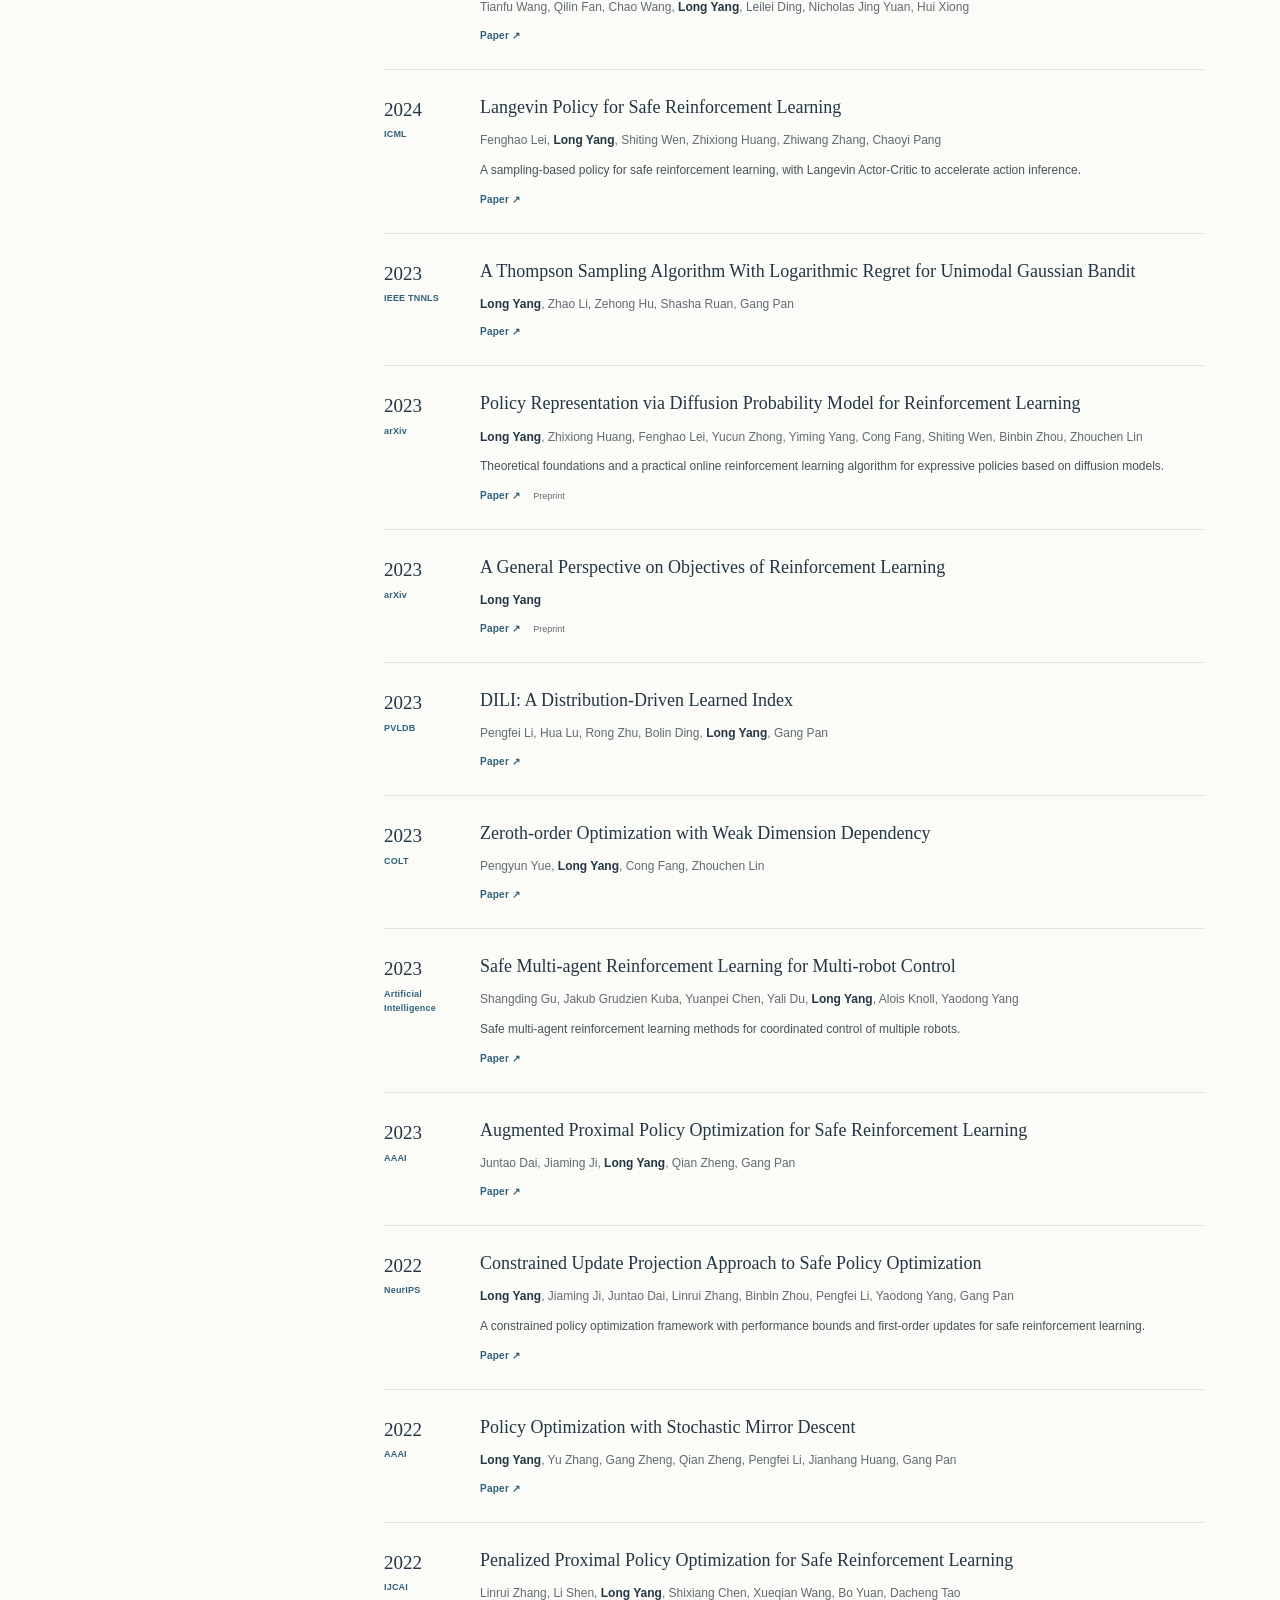
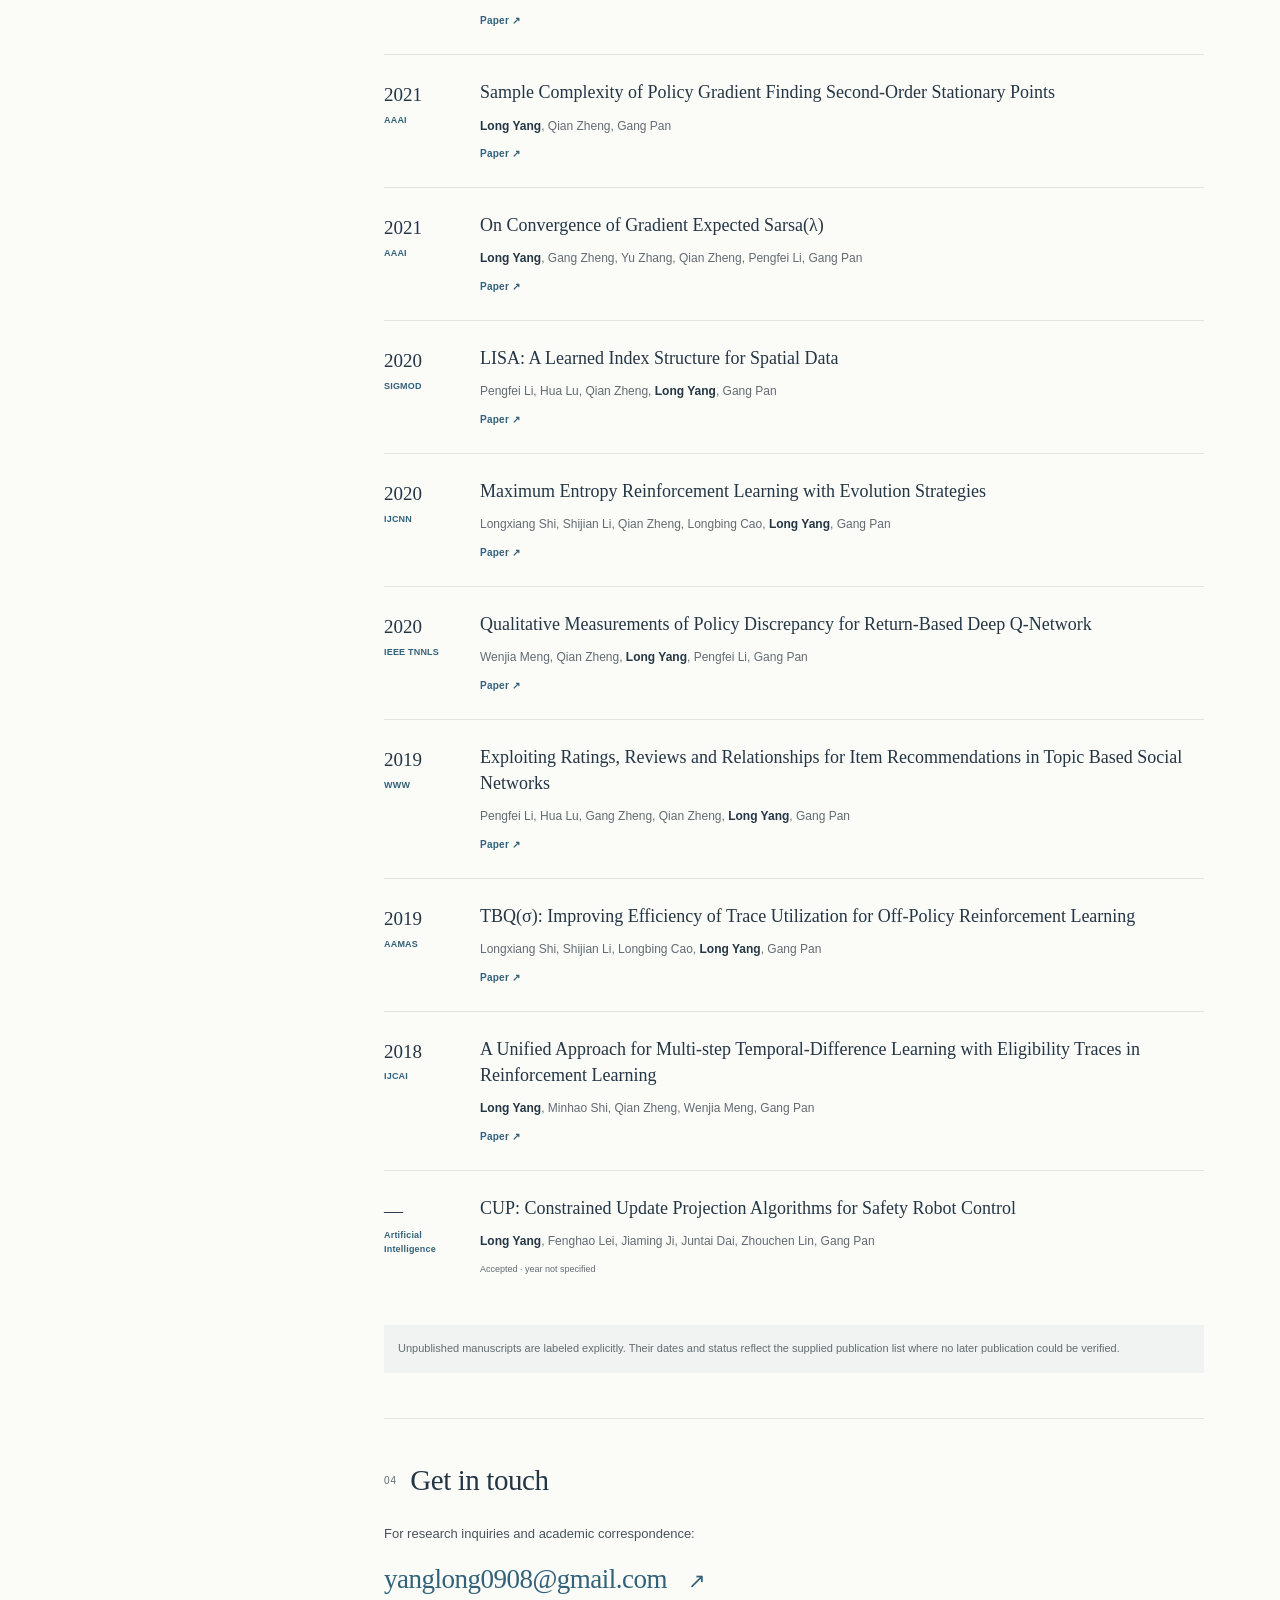
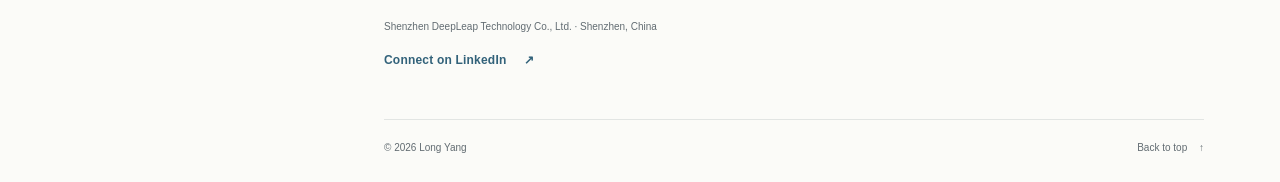
==== commit 981d3bf9: "Move background before publications and show all papers by default" ====
--- a/index.html
+++ b/index.html
@@ -12,8 +12,8 @@
   <meta property="og:url" content="https://yldplp.github.io/">
   <link rel="canonical" href="https://yldplp.github.io/">
   <link rel="icon" type="image/svg+xml" href="assets/favicon.svg">
-  <link rel="stylesheet" href="assets/style.css">
-  <script src="assets/site.js" defer></script>
+  <link rel="stylesheet" href="assets/style.css?v=c24b276994">
+  <script src="assets/site.js?v=cd3c691c07" defer></script>
   <title>Long Yang | Reinforcement Learning & Embodied Intelligence</title>
 </head>
 <body>
@@ -24,9 +24,9 @@
       <button class="menu-button" aria-expanded="false" aria-controls="navigation" hidden>Menu <span aria-hidden="true">☰</span></button>
       <nav id="navigation" aria-label="Main navigation">
         <a href="#about" aria-current="location">About</a>
+        <a href="#experience">Background</a>
         <a href="#research">Research</a>
         <a href="#publications">Publications</a>
-        <a href="#experience">Experience</a>
         <a href="#contact">Contact <span aria-hidden="true">↗</span></a>
       </nav>
     </div>
@@ -57,8 +57,26 @@
         <div class="latest"><span class="latest-label">LATEST</span><span><time datetime="2026-07">Jul 2026</time> · Started as Co-founder and Chief Scientist at Shenzhen DeepLeap Technology Co., Ltd.</span></div>
       </section>
 
+      <section id="experience" class="section">
+        <div class="section-heading"><span class="section-number">01</span><h2>Education &amp; experience</h2></div>
+        <h3 class="background-heading">Education</h3>
+        <div class="timeline education">
+          <article class="timeline-item"><p class="timeline-date">Mar 2017 — Sep 2021</p><div><h3>Ph.D. <span class="institution-inline">· Zhejiang University</span></h3><p>Computer Science and Technology<br>College of Computer Science and Technology</p></div></article>
+          <article class="timeline-item"><p class="timeline-date">Sep 2014 — Mar 2017</p><div><h3>Master of Science <span class="institution-inline">· Zhejiang University</span></h3><p>Basic Mathematics, Department of Mathematics</p></div></article>
+          <article class="timeline-item"><p class="timeline-date">Sep 2008 — Jun 2012</p><div><h3>Bachelor’s degree <span class="institution-inline">· Tiangong University</span></h3><p>Mathematics, School of Science<br><span class="historical-name">Formerly Tianjin Polytechnic University</span></p></div></article>
+        </div>
+        <h3 class="education-heading">Professional experience</h3>
+        <div class="timeline">
+          <article class="timeline-item current"><p class="timeline-date">Jul 2026 — Present</p><div><h3>Co-founder &amp; Chief Scientist <span class="current-label">Current</span></h3><p>Shenzhen DeepLeap Technology Co., Ltd.</p><p class="experience-description">Developing the DELE series of world models.</p></div></article>
+          <article class="timeline-item"><p class="timeline-date">Jan 2025 — Jul 2026</p><div><h3>Associate Professor</h3><p>Institute of Computing Technology<br>Chinese Academy of Sciences</p><p class="experience-description">Led and contributed to multiple next-generation AI research projects.</p></div></article>
+          <article class="timeline-item"><p class="timeline-date">Nov 2021 — Dec 2025</p><div><h3>Researcher</h3><p>School of Intelligence Science and Technology<br>Peking University</p><p class="experience-description">Core contributor to a major national AI research project.</p></div></article>
+          <article class="timeline-item"><p class="timeline-date">Jul 2021 — Nov 2021</p><div><h3>Research Intern</h3><p>JD Explore Academy, JD.com · Beijing, China</p><p class="experience-description">Conducted research in the reinforcement learning algorithms group.</p></div></article>
+          <article class="timeline-item"><p class="timeline-date">Jan 2021 — Jul 2021</p><div><h3>Research Intern</h3><p>NetEase · Hangzhou, China</p><p class="experience-description">Contributed to research on reinforcement learning and games.</p></div></article>
+        </div>
+      </section>
+
       <section id="research" class="section">
-        <div class="section-heading"><span class="section-number">01</span><h2>Research interests</h2></div>
+        <div class="section-heading"><span class="section-number">02</span><h2>Research interests</h2></div>
         <p>My current work includes developing <strong>DeepLeap’s DELE series of world models</strong>. My publications also explore the theoretical foundations and optimization methods behind learning and decision-making.</p>
         <div class="research-list">
           <div><span class="research-index">I.</span><h3>Reinforcement learning</h3><p>Policy optimization, safe reinforcement learning, and temporal-difference methods.</p></div>
@@ -68,15 +86,15 @@
       </section>
 
       <section id="publications" class="section">
-        <div class="section-heading"><span class="section-number">02</span><h2>Publications</h2><span class="section-aside">Selected work</span></div>
+        <div class="section-heading"><span class="section-number">03</span><h2>Publications</h2><span class="section-aside">All papers</span></div>
         <div class="publication-toolbar" hidden>
           <div class="filter-buttons" role="group" aria-label="Publication selection">
-            <button type="button" class="filter active" data-filter="featured" aria-pressed="true">Selected</button>
-            <button type="button" class="filter" data-filter="all" aria-pressed="false">All papers <span class="total-count">27</span></button>
+            <button type="button" class="filter active" data-filter="all" aria-pressed="true">All papers <span class="total-count">27</span></button>
+            <button type="button" class="filter" data-filter="featured" aria-pressed="false">Selected</button>
           </div>
           <label class="search-box"><svg viewBox="0 0 24 24" aria-hidden="true"><circle cx="10.5" cy="10.5" r="6.5"/><path d="m16 16 5 5"/></svg><input id="paper-search" type="search" placeholder="Search papers" aria-label="Search publications by title, author, year, or venue"></label>
         </div>
-        <p class="publication-note">Selected publications and manuscripts. <strong>Long Yang</strong> is highlighted in author lists.</p>
+        <p class="publication-note">27 publications and manuscripts. <strong>Long Yang</strong> is highlighted in author lists.</p>
         <p class="result-status sr-only" role="status" aria-live="polite"></p>
         <div class="publication-list"><article class="publication" id="paper-10" data-featured="true" data-manuscript="false">
           <div class="pub-meta"><span class="pub-year">2024</span><span class="pub-venue">IEEE TPAMI</span></div>
@@ -191,23 +209,6 @@
         <p class="manuscript-note" hidden>Unpublished manuscripts are labeled explicitly. Their dates and status reflect the supplied publication list where no later publication could be verified.</p>
       </section>
 
-      <section id="experience" class="section">
-        <div class="section-heading"><span class="section-number">03</span><h2>Experience</h2></div>
-        <div class="timeline">
-          <article class="timeline-item current"><p class="timeline-date">Jul 2026 — Present</p><div><h3>Co-founder &amp; Chief Scientist <span class="current-label">Current</span></h3><p>Shenzhen DeepLeap Technology Co., Ltd.</p><p class="experience-description">Developing the DELE series of world models.</p></div></article>
-          <article class="timeline-item"><p class="timeline-date">Jan 2025 — Jul 2026</p><div><h3>Associate Professor</h3><p>Institute of Computing Technology<br>Chinese Academy of Sciences</p><p class="experience-description">Led and contributed to multiple next-generation AI research projects.</p></div></article>
-          <article class="timeline-item"><p class="timeline-date">Nov 2021 — Dec 2025</p><div><h3>Researcher</h3><p>School of Intelligence Science and Technology<br>Peking University</p><p class="experience-description">Core contributor to a major national AI research project.</p></div></article>
-          <article class="timeline-item"><p class="timeline-date">Jul 2021 — Nov 2021</p><div><h3>Research Intern</h3><p>JD Explore Academy, JD.com · Beijing, China</p><p class="experience-description">Conducted research in the reinforcement learning algorithms group.</p></div></article>
-          <article class="timeline-item"><p class="timeline-date">Jan 2021 — Jul 2021</p><div><h3>Research Intern</h3><p>NetEase · Hangzhou, China</p><p class="experience-description">Contributed to research on reinforcement learning and games.</p></div></article>
-        </div>
-        <h3 class="education-heading">Education</h3>
-        <div class="timeline education">
-          <article class="timeline-item"><p class="timeline-date">Mar 2017 — Sep 2021</p><div><h3>Ph.D. <span class="institution-inline">· Zhejiang University</span></h3><p>Computer Science and Technology<br>College of Computer Science and Technology</p></div></article>
-          <article class="timeline-item"><p class="timeline-date">Sep 2014 — Mar 2017</p><div><h3>Master of Science <span class="institution-inline">· Zhejiang University</span></h3><p>Basic Mathematics, Department of Mathematics</p></div></article>
-          <article class="timeline-item"><p class="timeline-date">Sep 2008 — Jun 2012</p><div><h3>Bachelor’s degree <span class="institution-inline">· Tiangong University</span></h3><p>Mathematics, School of Science<br><span class="historical-name">Formerly Tianjin Polytechnic University</span></p></div></article>
-        </div>
-      </section>
-
       <section id="contact" class="section contact">
         <div class="section-heading"><span class="section-number">04</span><h2>Get in touch</h2></div>
         <p>For research inquiries and academic correspondence:</p>
--- a/assets/style.css
+++ b/assets/style.css
@@ -4,7 +4,7 @@
 .page-layout{max-width:1184px;margin:0 auto;display:grid;grid-template-columns:242px minmax(0,1fr);gap:66px;padding:58px 28px 0}.profile{position:sticky;top:120px;align-self:start}.portrait{display:block;width:100%;height:auto;aspect-ratio:4/5;object-fit:cover;border-radius:3px;background:#e7e7e7}.profile h1{font-family:var(--serif);font-size:33px;line-height:1.25;letter-spacing:-.6px;margin:25px 0 6px}.profile-role{font-weight:600;color:var(--ink);margin:0 0 4px;font-size:14px}.profile-affiliation{font-size:13px;line-height:1.7;margin-bottom:22px}.profile-divider{width:32px;height:1px;background:#b3bebf;margin-bottom:21px}.profile-location,.profile-link{font-size:12px;display:flex;align-items:center;gap:10px;margin:0 0 11px;color:var(--body)}.profile-location svg,.profile-link svg{width:15px;height:15px}.profile-link:hover{color:var(--accent)}.link-arrow{font-size:13px;margin-left:1px;color:var(--muted)}.profile-note{font-size:12px;line-height:1.8;color:var(--muted);margin:27px 0 0;padding-left:13px;border-left:2px solid #d5dfdf}
 main{min-width:0}.section{padding:0 0 45px;margin:0 0 43px;border-bottom:1px solid var(--line)}.eyebrow{font-size:10px;font-weight:600;letter-spacing:2.2px;color:var(--accent);margin-bottom:19px}.about h2{font-family:var(--serif);font-size:43px;line-height:1.17;letter-spacing:-1.3px;font-weight:400;color:var(--ink);margin-bottom:25px}.accent{color:var(--accent)}.about p:not(.eyebrow){margin-bottom:17px}.intro{font-size:16px;line-height:1.85}.text-link{display:inline-flex;align-items:center;gap:18px;font-size:12px;font-weight:600;letter-spacing:.2px;color:var(--accent);border:0;background:none;padding:0}.text-link:hover{text-decoration:underline;text-underline-offset:4px}.about>.text-link{margin-top:6px}.latest{display:flex;gap:18px;align-items:baseline;margin-top:32px;padding:16px 18px;background:var(--soft);border-left:2px solid #97adb2;font-size:11px;line-height:1.9}.latest-label{font-size:9px;font-weight:700;letter-spacing:1.5px;flex-shrink:0;color:var(--accent)}.latest time{font-weight:600;color:var(--ink)}.section-heading{display:flex;gap:13px;align-items:baseline;margin-bottom:23px}.section-number{font-size:10px;letter-spacing:1px;color:#626c72;align-self:center}.section-heading h2{font-family:var(--serif);font-weight:400;font-size:29px;letter-spacing:-.4px;line-height:1.3;color:var(--ink);margin:0}.section-aside{margin-left:auto;font-size:10px;letter-spacing:.5px;color:var(--muted)}.section>p{font-size:14px;margin-bottom:24px}.research-list{display:grid;grid-template-columns:repeat(3,minmax(0,1fr));gap:22px;margin-top:25px}.research-list>div{border-top:1px solid #ccd7d7;padding-top:15px}.research-index{font-family:var(--serif);font-size:12px;color:var(--accent)}.research-list h3{font-size:12px;font-weight:600;margin:7px 0 7px;line-height:1.5;color:var(--ink)}.research-list p{font-size:12px;line-height:1.8;margin:0;color:var(--muted)}
 .publication-toolbar{display:flex;justify-content:space-between;align-items:center;gap:15px;margin-bottom:17px}.filter-buttons{display:flex;gap:6px}.filter{font-size:11px;padding:6px 12px;border:1px solid transparent;border-radius:3px;background:none;white-space:nowrap}.filter.active{border-color:#c4d3d6;background:#edf2f2;color:#244f66}.filter:hover{background:#edf2f2}.total-count{font-size:9px;margin-left:3px;color:var(--muted)}.search-box{display:flex;align-items:center;gap:7px;border-bottom:1px solid var(--line);padding-bottom:5px}.search-box svg{width:14px;height:14px;color:var(--muted)}.search-box input{border:0;outline:none;background:transparent;font-size:11px;width:128px;min-width:0;color:var(--body)}.search-box:focus-within{border-color:var(--accent)}.section>.publication-note{font-size:11px;color:var(--muted);margin-bottom:8px}.publication{display:grid;grid-template-columns:77px minmax(0,1fr);gap:19px;padding:24px 0;border-bottom:1px solid var(--line)}.publication:last-child{border-bottom:0}.pub-meta{padding-top:3px}.pub-year{display:block;font-size:19px;font-family:var(--serif);color:var(--ink);line-height:1.4}.pub-venue{display:block;font-size:9px;line-height:1.55;letter-spacing:.2px;color:var(--accent);font-weight:600;margin-top:5px;overflow-wrap:anywhere}.publication h3{font-family:var(--serif);font-size:18px;line-height:1.45;font-weight:400;color:var(--ink);margin-bottom:9px}.publication h3 a{color:inherit}.publication h3 a:hover{color:var(--accent)}.pub-authors{font-size:12px;line-height:1.9;margin:0 0 8px;color:var(--muted)}.pub-authors strong{color:var(--ink);font-weight:600}.pub-summary{font-size:12px;line-height:1.75;margin:0 0 10px}.pub-links{display:flex;align-items:center;gap:13px;margin-top:7px}.pub-links a{font-size:10px;font-weight:600;letter-spacing:.25px}.pub-type{font-size:9px;color:var(--muted)}.show-all{margin-top:23px}.section>.manuscript-note{font-size:11px;line-height:1.8;color:var(--muted);margin:24px 0 0;padding:14px;background:var(--soft)}.empty-state{padding:30px 0}.empty-state p{font-size:14px}
-.timeline{display:flex;flex-direction:column;gap:26px}.timeline-item{display:grid;grid-template-columns:151px minmax(0,1fr);gap:20px}.timeline-date{font-size:10px;color:var(--muted);letter-spacing:.1px;line-height:1.8;margin:3px 0 0}.timeline-item h3{font-size:13px;font-weight:600;line-height:1.7;color:var(--ink);margin-bottom:4px}.timeline-item p:not(.timeline-date){font-size:12px;line-height:1.8;margin:0;color:var(--muted)}.timeline-item p.experience-description{margin-top:7px;color:var(--body);font-size:11px}.current-label{font-size:8px;font-weight:500;letter-spacing:.4px;background:#e8eeeb;color:#4d7563;padding:3px 6px;border-radius:3px;margin-left:6px;vertical-align:middle}.education-heading{font-family:var(--serif);font-weight:400;font-size:21px;line-height:1.4;letter-spacing:-.2px;color:var(--ink);margin:36px 0 23px;padding-top:26px;border-top:1px solid var(--line)}.institution-inline{font-weight:400}.historical-name{font-size:10px}.contact{margin-bottom:0;border-bottom:0;padding-bottom:47px}.contact>p{margin-bottom:9px;font-size:13px}.contact-email{overflow-wrap:anywhere;font-family:var(--serif);font-size:27px;letter-spacing:-.5px}.contact-email span{display:inline-block;font-family:var(--sans);font-size:21px;margin-left:15px}.contact>.contact-location{font-size:10px;color:var(--muted);margin-top:15px}footer{border-top:1px solid var(--line);display:flex;justify-content:space-between;padding:19px 0 25px;color:var(--muted);font-size:10px}footer p{margin:0}footer a{color:var(--muted)}footer a span{padding-left:9px}
+.timeline{display:flex;flex-direction:column;gap:26px}.timeline-item{display:grid;grid-template-columns:151px minmax(0,1fr);gap:20px}.timeline-date{font-size:10px;color:var(--muted);letter-spacing:.1px;line-height:1.8;margin:3px 0 0}.timeline-item h3{font-size:13px;font-weight:600;line-height:1.7;color:var(--ink);margin-bottom:4px}.timeline-item p:not(.timeline-date){font-size:12px;line-height:1.8;margin:0;color:var(--muted)}.timeline-item p.experience-description{margin-top:7px;color:var(--body);font-size:11px}.current-label{font-size:8px;font-weight:500;letter-spacing:.4px;background:#e8eeeb;color:#4d7563;padding:3px 6px;border-radius:3px;margin-left:6px;vertical-align:middle}.background-heading{font-family:var(--serif);font-weight:400;font-size:21px;line-height:1.4;letter-spacing:-.2px;color:var(--ink);margin:0 0 23px}.education-heading{font-family:var(--serif);font-weight:400;font-size:21px;line-height:1.4;letter-spacing:-.2px;color:var(--ink);margin:36px 0 23px;padding-top:26px;border-top:1px solid var(--line)}.institution-inline{font-weight:400}.historical-name{font-size:10px}.contact{margin-bottom:0;border-bottom:0;padding-bottom:47px}.contact>p{margin-bottom:9px;font-size:13px}.contact-email{overflow-wrap:anywhere;font-family:var(--serif);font-size:27px;letter-spacing:-.5px}.contact-email span{display:inline-block;font-family:var(--sans);font-size:21px;margin-left:15px}.contact>.contact-location{font-size:10px;color:var(--muted);margin-top:15px}footer{border-top:1px solid var(--line);display:flex;justify-content:space-between;padding:19px 0 25px;color:var(--muted);font-size:10px}footer p{margin:0}footer a{color:var(--muted)}footer a span{padding-left:9px}
 @media(min-width:1500px){.page-layout{gap:80px;grid-template-columns:252px minmax(0,1fr)}}
 @media(max-width:1000px){.page-layout{grid-template-columns:200px minmax(0,1fr);gap:40px;padding-top:40px}.profile h1{font-size:30px}.about h2{font-size:37px}nav{gap:22px}.timeline-item{grid-template-columns:130px minmax(0,1fr);gap:16px}.research-list{gap:15px}.profile-link{font-size:11px}}
 @media(max-width:760px){html{scroll-padding-top:86px}.masthead-inner{height:66px;padding:0 22px}.wordmark{font-size:23px}.menu-button:not([hidden]){display:block}nav{display:flex;flex-wrap:wrap;gap:0 20px;position:absolute;top:66px;left:0;right:0;background:var(--paper);padding:5px 22px 14px;border-bottom:1px solid var(--line)}nav a{padding:8px 0;font-size:12px}.js nav:not(.is-open){display:none}.page-layout{display:block;padding:31px 22px 0;max-width:650px}.profile{position:static;display:grid;grid-template-columns:116px minmax(0,1fr);column-gap:23px;align-content:start;padding-bottom:28px;border-bottom:1px solid var(--line);margin-bottom:32px}.portrait{grid-row:1/8;width:116px;height:145px}.profile h1{margin:0 0 4px;font-size:29px;line-height:1.2}.profile-role{font-size:12px;margin:0}.profile-affiliation{font-size:11px;line-height:1.6;margin:2px 0 8px}.profile-affiliation br{display:none}.profile-location{font-size:10px;margin:0 0 7px}.profile-link{font-size:10px;margin-bottom:0}.profile>.profile-link[href='#publications']{display:none}.profile>.profile-link[href^='https://']{grid-column:2;margin-top:6px}.profile-divider,.profile-note{display:none}.eyebrow{font-size:9px;margin-bottom:16px}.about h2{font-size:36px;line-height:1.2;letter-spacing:-1px}.intro{font-size:15px}.about p{font-size:14px}.latest{font-size:10px;padding:13px;gap:12px;margin-top:26px}.section{padding-bottom:32px;margin-bottom:32px}.section-heading{margin-bottom:20px}.section-heading h2{font-size:27px}.section-aside{font-size:9px}.section>p{font-size:13px}.research-list{gap:20px}.research-list h3{font-size:11px}.research-list p{font-size:11px}.publication{grid-template-columns:57px minmax(0,1fr);gap:16px;padding:22px 0}.pub-year{font-size:18px}.pub-venue{font-size:8px}.publication h3{font-size:17px}.pub-authors{font-size:12px}.pub-summary{font-size:11px}.publication-toolbar{gap:8px}.filter{font-size:10px;padding:6px 10px}.search-box input{width:106px;font-size:10px}.timeline-item{grid-template-columns:113px minmax(0,1fr);gap:17px}.timeline-date{font-size:9px}.timeline-item h3{font-size:12px}.timeline-item p:not(.timeline-date){font-size:11px}.current-label{font-size:7px}.contact-email{font-size:25px}.contact>.contact-location{font-size:9px}.contact{padding-bottom:33px;margin:0}.no-js .page-layout{padding-top:105px}}
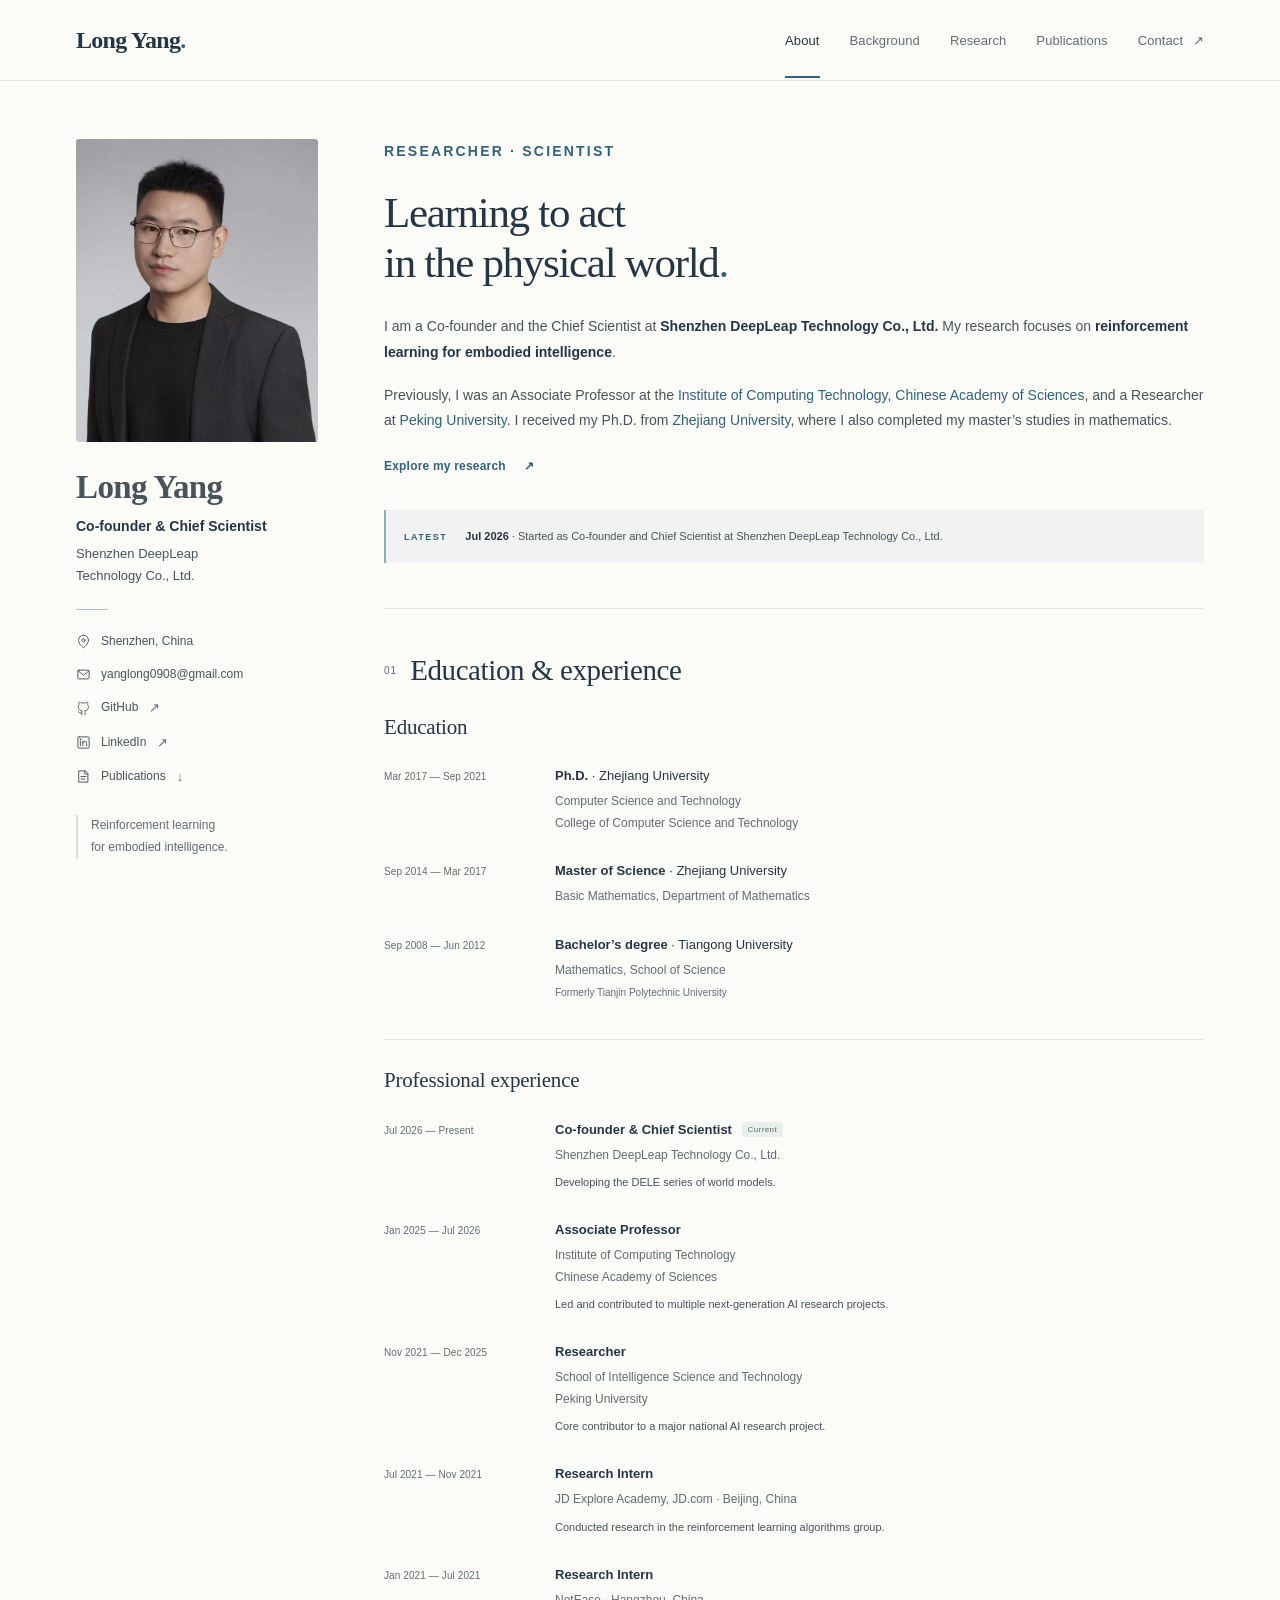
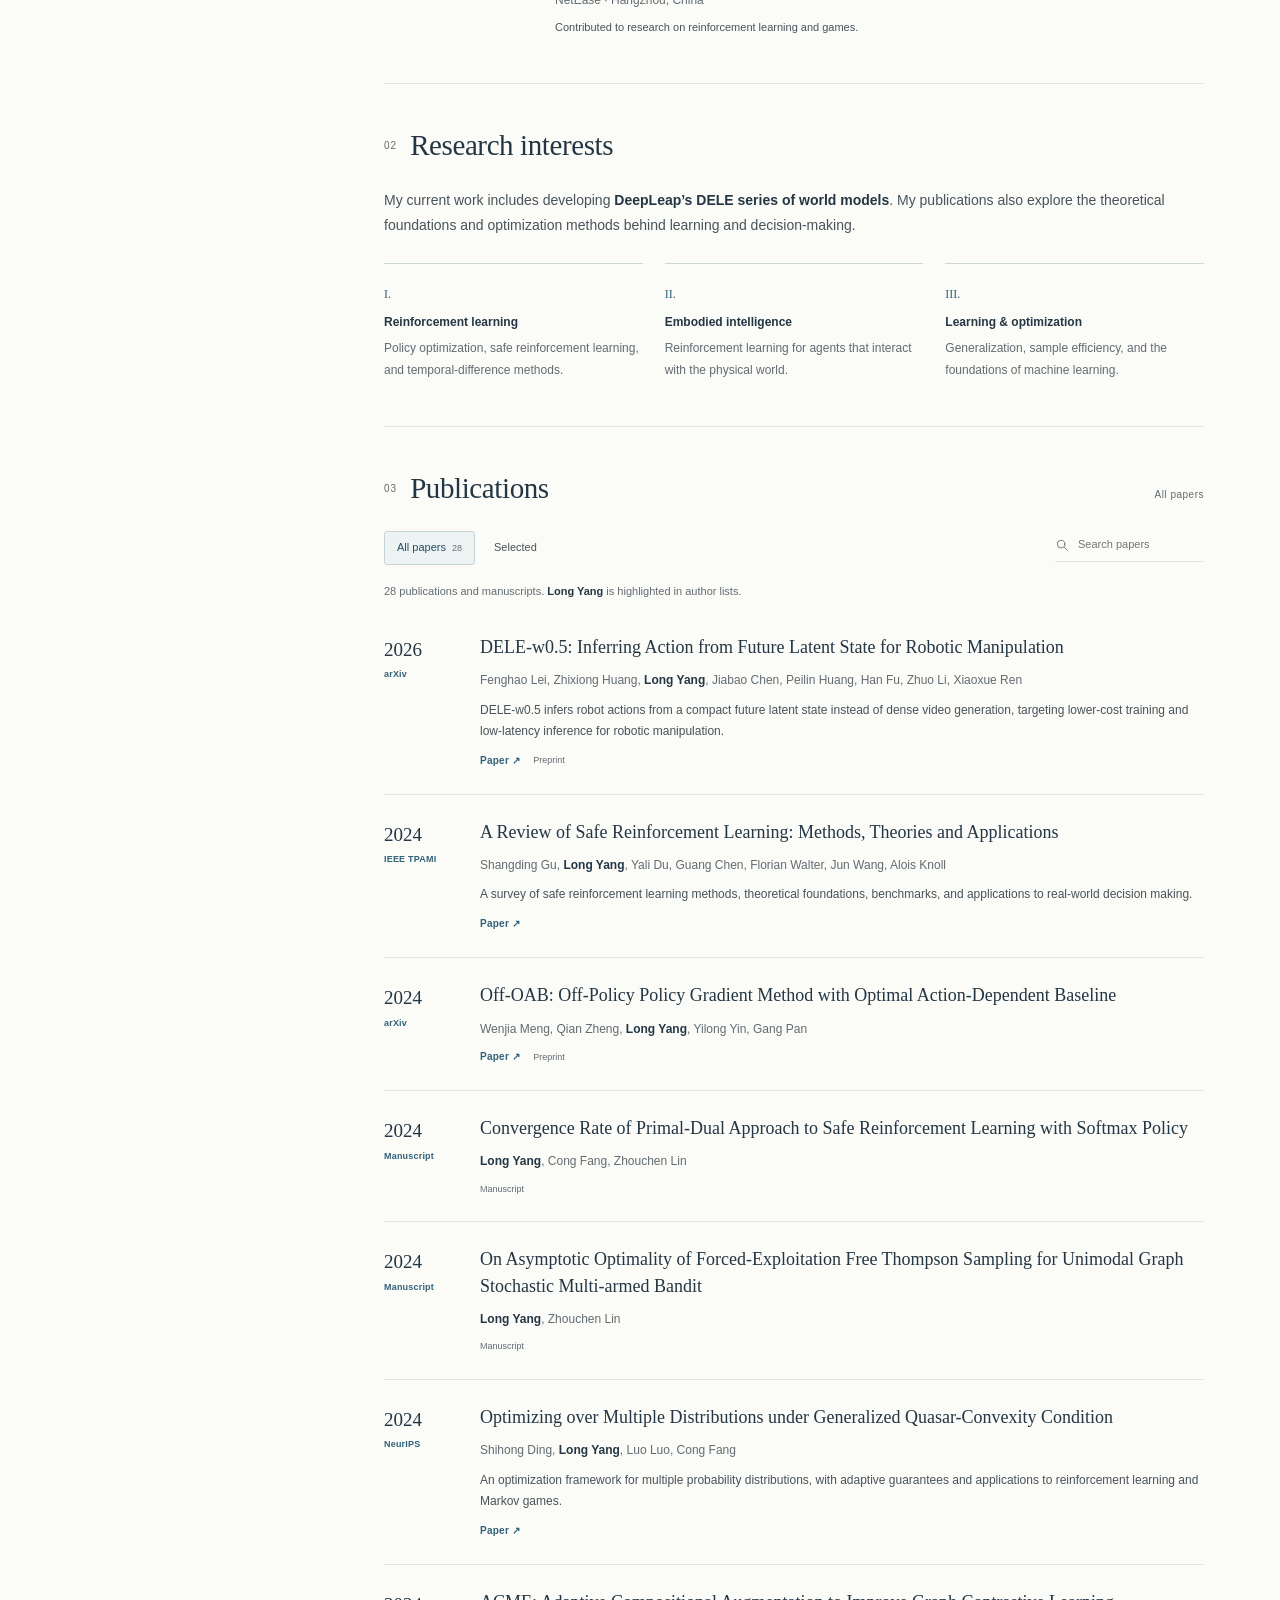
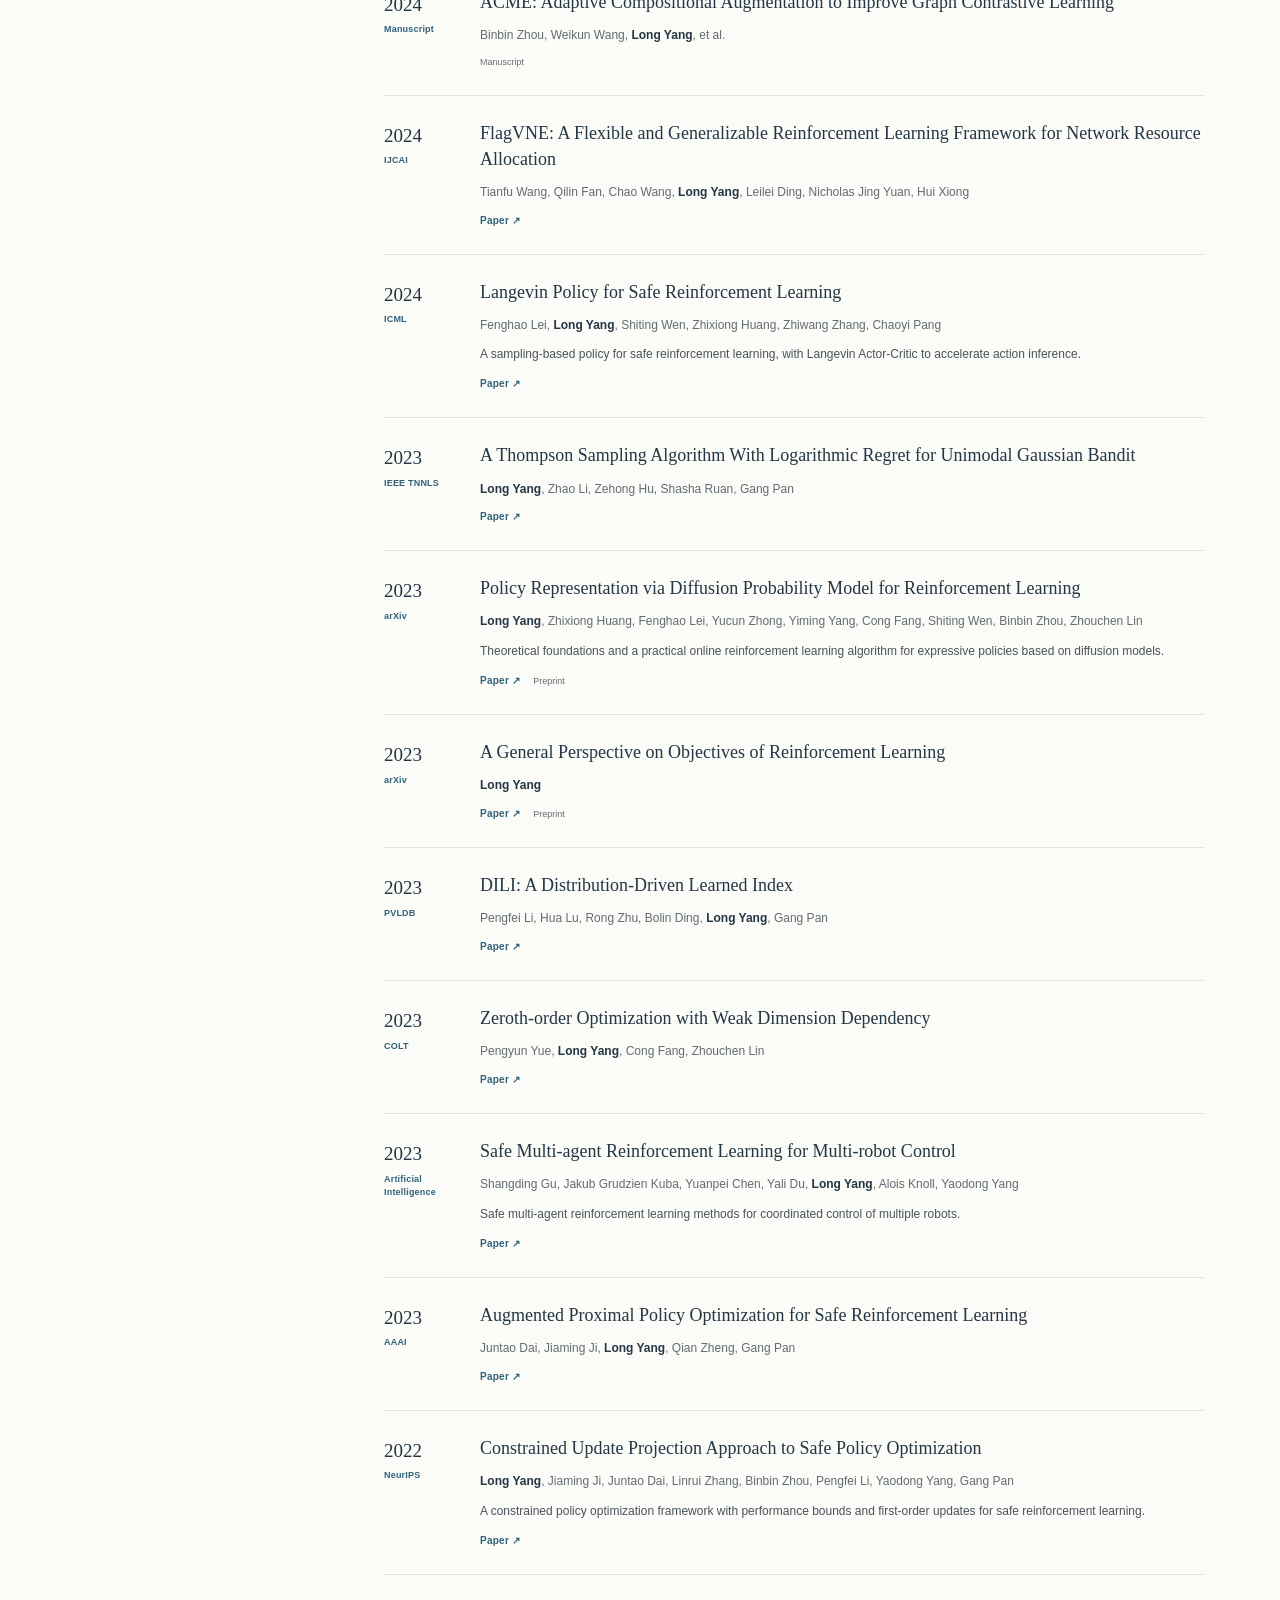
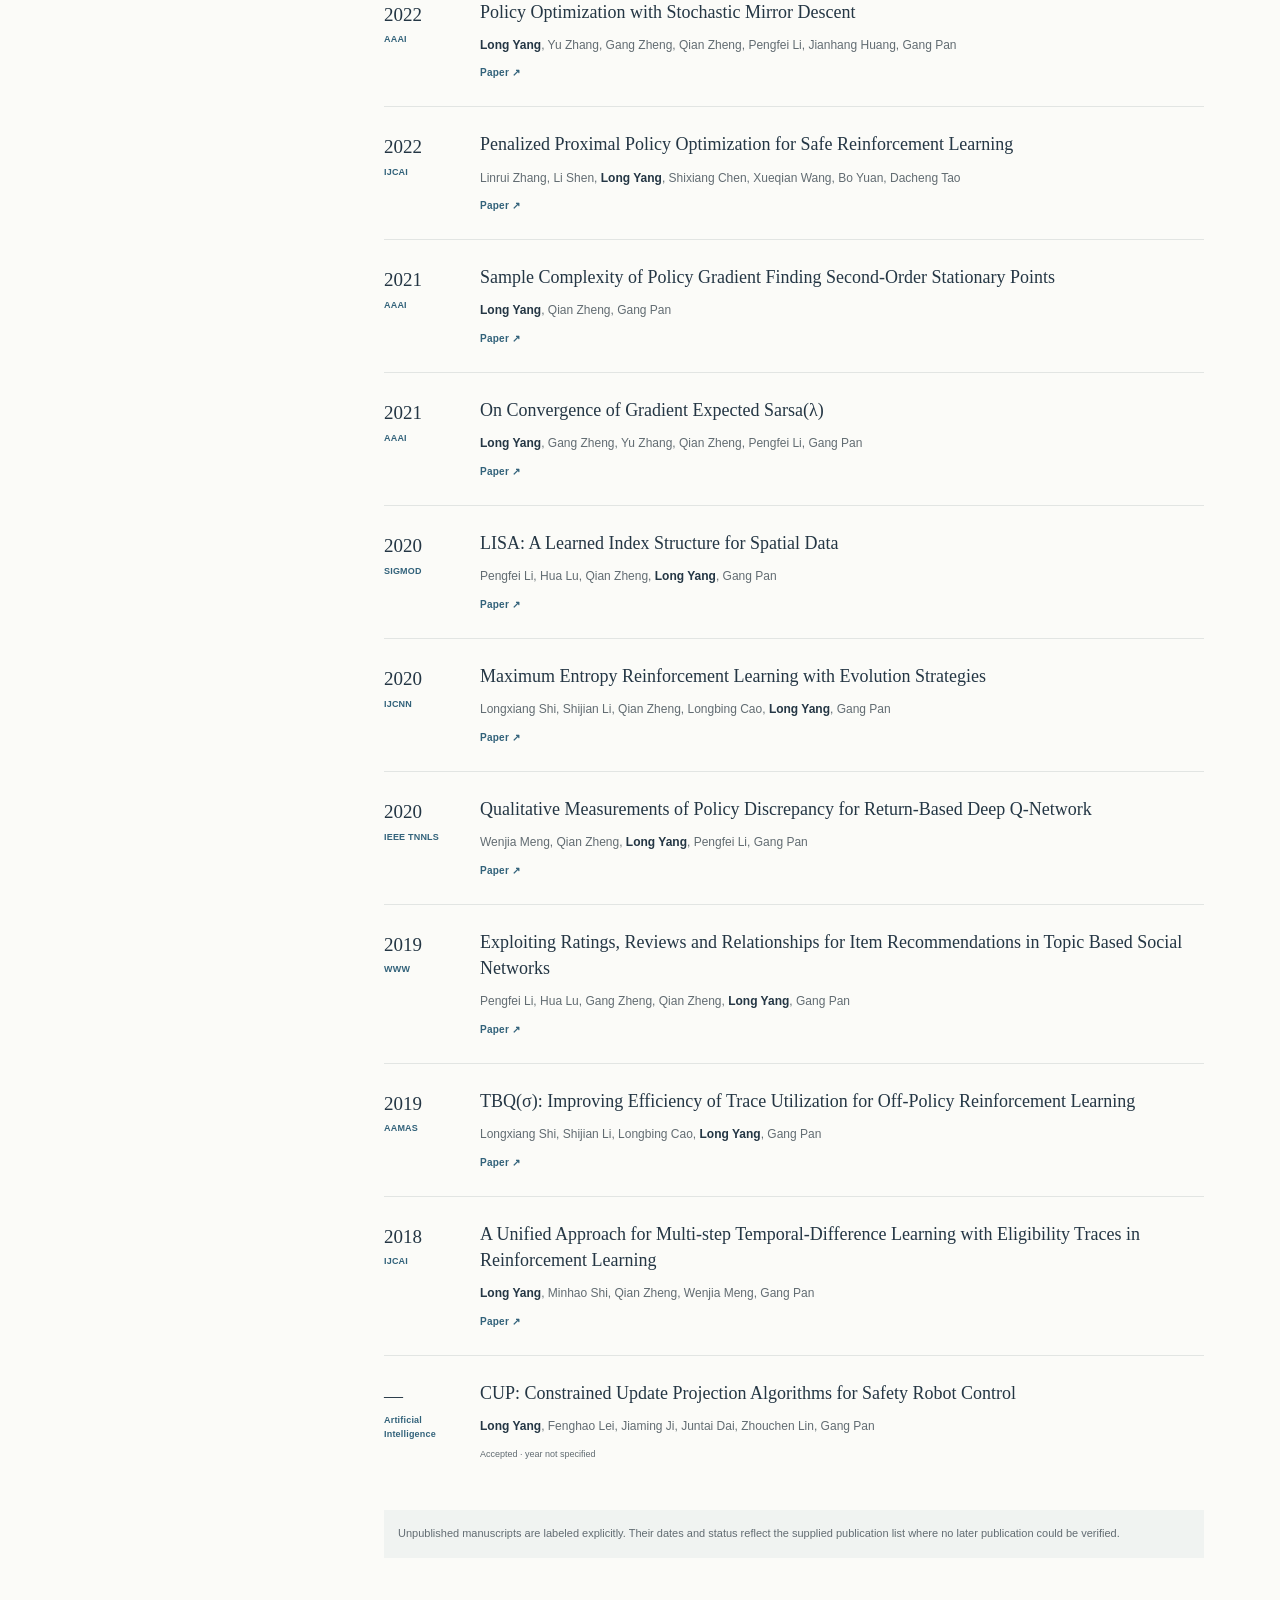
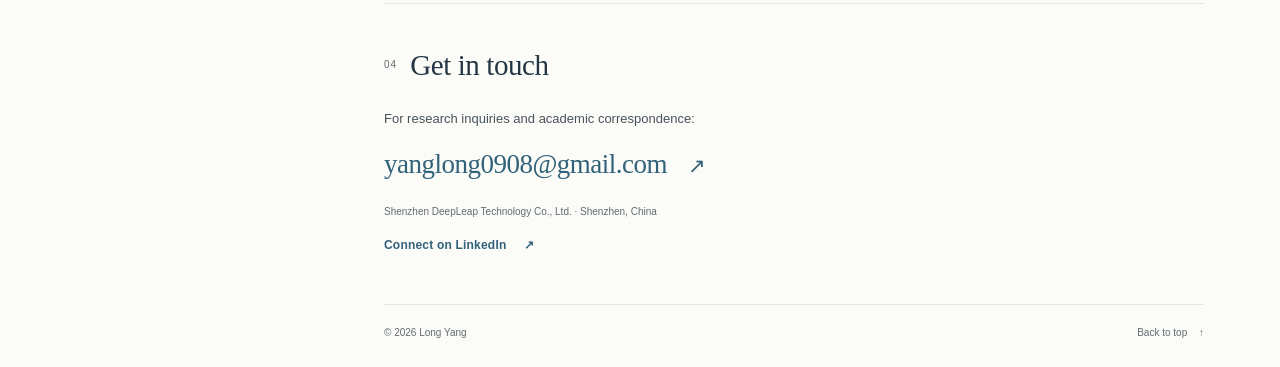
==== commit b4865fcf: "Add DELE-w0.5 arXiv preprint" ====
--- a/index.html
+++ b/index.html
@@ -89,14 +89,18 @@
         <div class="section-heading"><span class="section-number">03</span><h2>Publications</h2><span class="section-aside">All papers</span></div>
         <div class="publication-toolbar" hidden>
           <div class="filter-buttons" role="group" aria-label="Publication selection">
-            <button type="button" class="filter active" data-filter="all" aria-pressed="true">All papers <span class="total-count">27</span></button>
+            <button type="button" class="filter active" data-filter="all" aria-pressed="true">All papers <span class="total-count">28</span></button>
             <button type="button" class="filter" data-filter="featured" aria-pressed="false">Selected</button>
           </div>
           <label class="search-box"><svg viewBox="0 0 24 24" aria-hidden="true"><circle cx="10.5" cy="10.5" r="6.5"/><path d="m16 16 5 5"/></svg><input id="paper-search" type="search" placeholder="Search papers" aria-label="Search publications by title, author, year, or venue"></label>
         </div>
-        <p class="publication-note">27 publications and manuscripts. <strong>Long Yang</strong> is highlighted in author lists.</p>
+        <p class="publication-note">28 publications and manuscripts. <strong>Long Yang</strong> is highlighted in author lists.</p>
         <p class="result-status sr-only" role="status" aria-live="polite"></p>
-        <div class="publication-list"><article class="publication" id="paper-10" data-featured="true" data-manuscript="false">
+        <div class="publication-list"><article class="publication" id="paper-28" data-featured="true" data-manuscript="true">
+          <div class="pub-meta"><span class="pub-year">2026</span><span class="pub-venue">arXiv</span></div>
+          <div class="pub-body"><h3><a href="https://arxiv.org/abs/2608.22067" target="_blank" rel="noopener noreferrer">DELE-w0.5: Inferring Action from Future Latent State for Robotic Manipulation</a></h3><p class="pub-authors">Fenghao Lei, Zhixiong Huang, <strong>Long Yang</strong>, Jiabao Chen, Peilin Huang, Han Fu, Zhuo Li, Xiaoxue Ren</p><p class="pub-summary">DELE-w0.5 infers robot actions from a compact future latent state instead of dense video generation, targeting lower-cost training and low-latency inference for robotic manipulation.</p><div class="pub-links"><a href="https://arxiv.org/abs/2608.22067" target="_blank" rel="noopener noreferrer">Paper <span aria-hidden="true">↗</span></a><span class="pub-type">Preprint</span></div></div>
+        </article>
+        <article class="publication" id="paper-10" data-featured="true" data-manuscript="false">
           <div class="pub-meta"><span class="pub-year">2024</span><span class="pub-venue">IEEE TPAMI</span></div>
           <div class="pub-body"><h3><a href="https://doi.org/10.1109/TPAMI.2024.3457538" target="_blank" rel="noopener noreferrer">A Review of Safe Reinforcement Learning: Methods, Theories and Applications</a></h3><p class="pub-authors">Shangding Gu, <strong>Long Yang</strong>, Yali Du, Guang Chen, Florian Walter, Jun Wang, Alois Knoll</p><p class="pub-summary">A survey of safe reinforcement learning methods, theoretical foundations, benchmarks, and applications to real-world decision making.</p><div class="pub-links"><a href="https://doi.org/10.1109/TPAMI.2024.3457538" target="_blank" rel="noopener noreferrer">Paper <span aria-hidden="true">↗</span></a></div></div>
         </article>
@@ -205,7 +209,7 @@
           <div class="pub-body"><h3>CUP: Constrained Update Projection Algorithms for Safety Robot Control</h3><p class="pub-authors"><strong>Long Yang</strong>, Fenghao Lei, Jiaming Ji, Juntai Dai, Zhouchen Lin, Gang Pan</p><div class="pub-links"><span class="pub-type">Accepted · year not specified</span></div></div>
         </article></div>
         <div class="empty-state" hidden><p>No papers match your search.</p><button type="button" id="reset-search" class="text-link">Clear search <span aria-hidden="true">↗</span></button></div>
-        <button class="show-all text-link" type="button" hidden>View all 27 papers <span aria-hidden="true">↓</span></button>
+        <button class="show-all text-link" type="button" hidden>View all 28 papers <span aria-hidden="true">↓</span></button>
         <p class="manuscript-note" hidden>Unpublished manuscripts are labeled explicitly. Their dates and status reflect the supplied publication list where no later publication could be verified.</p>
       </section>
 
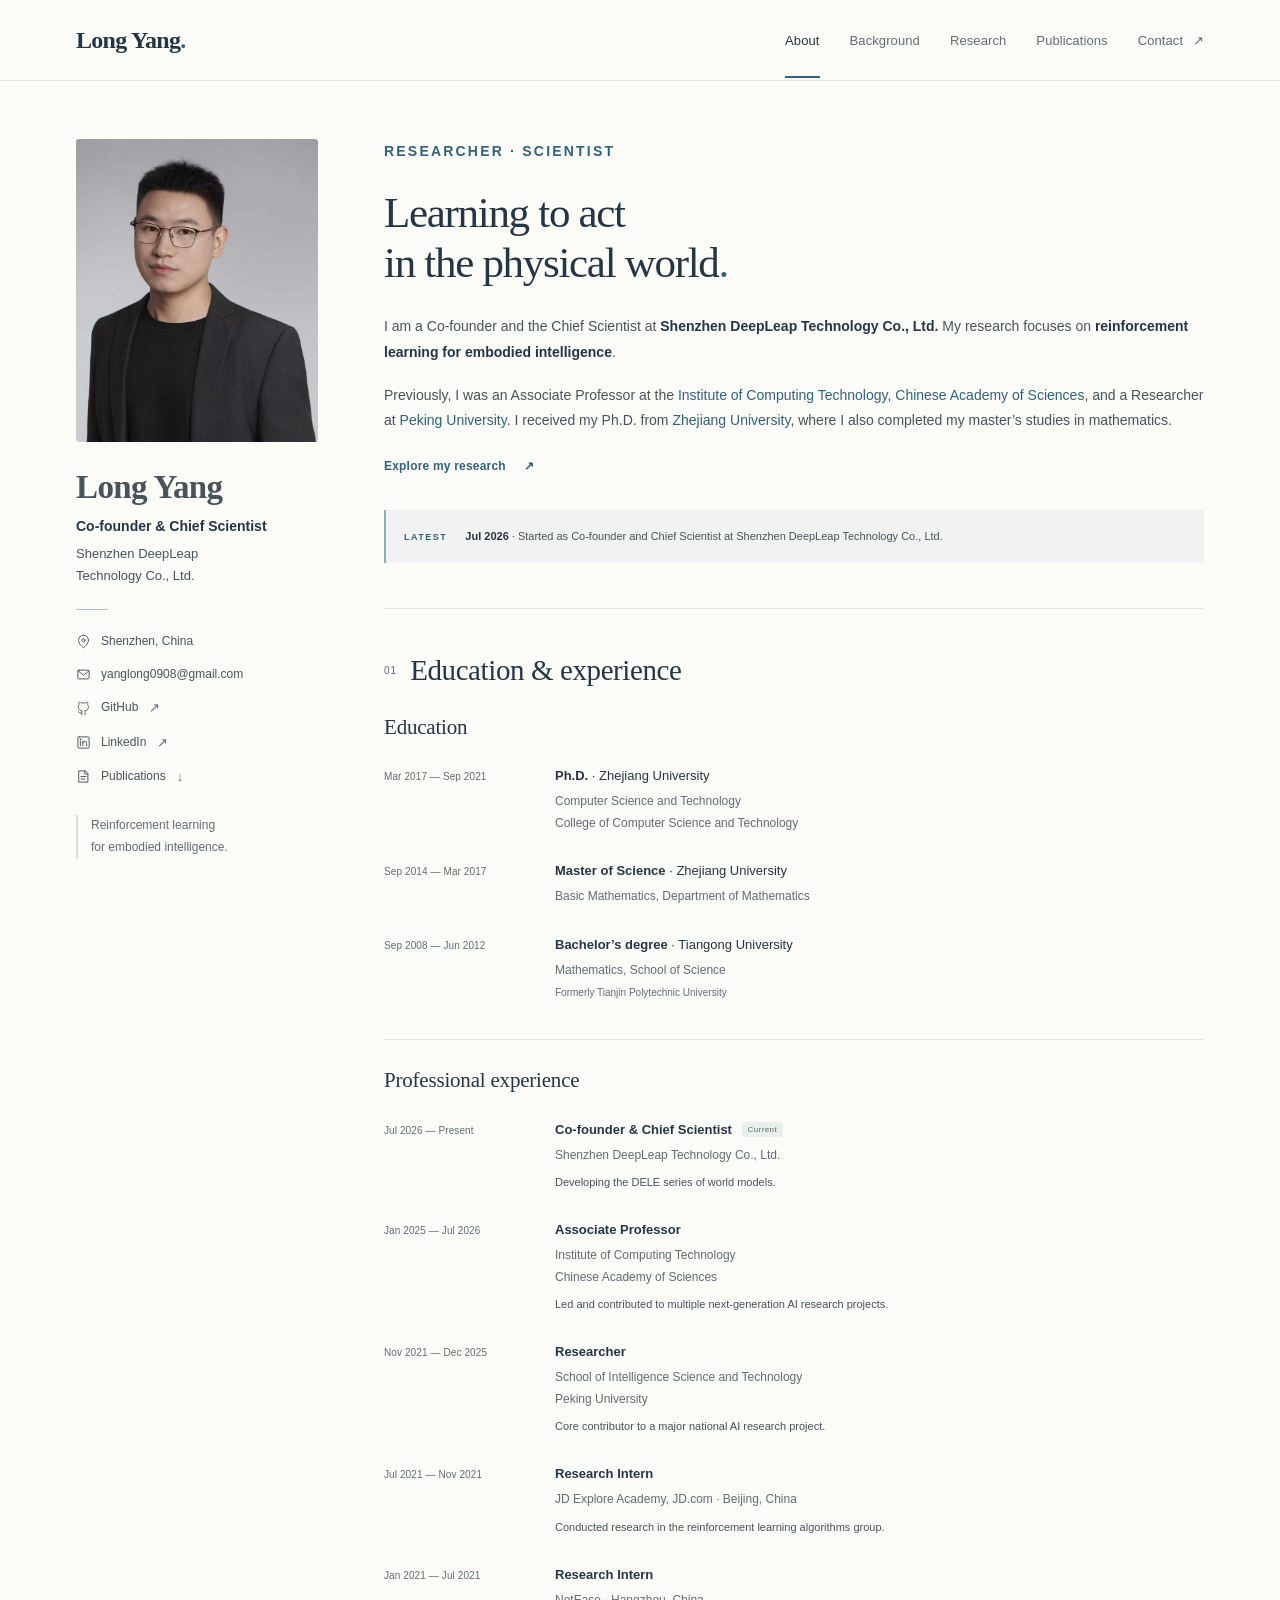
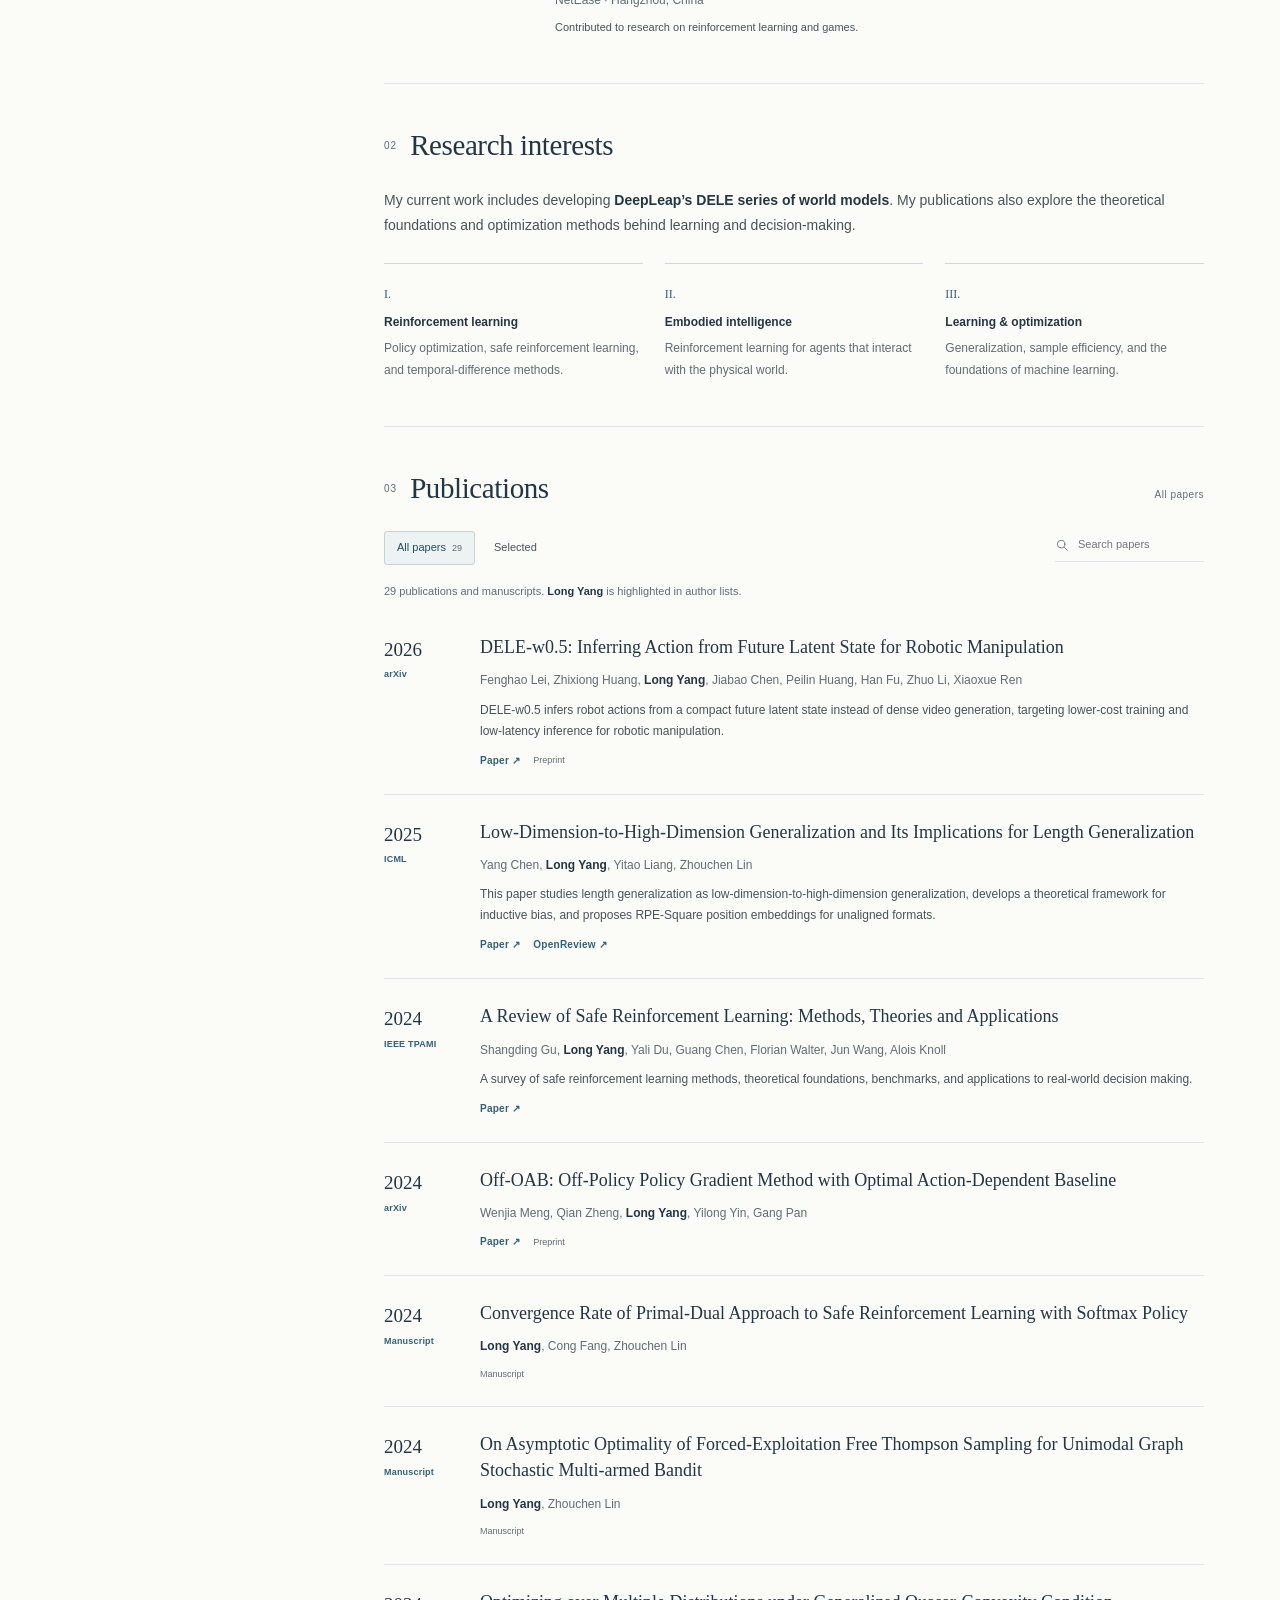
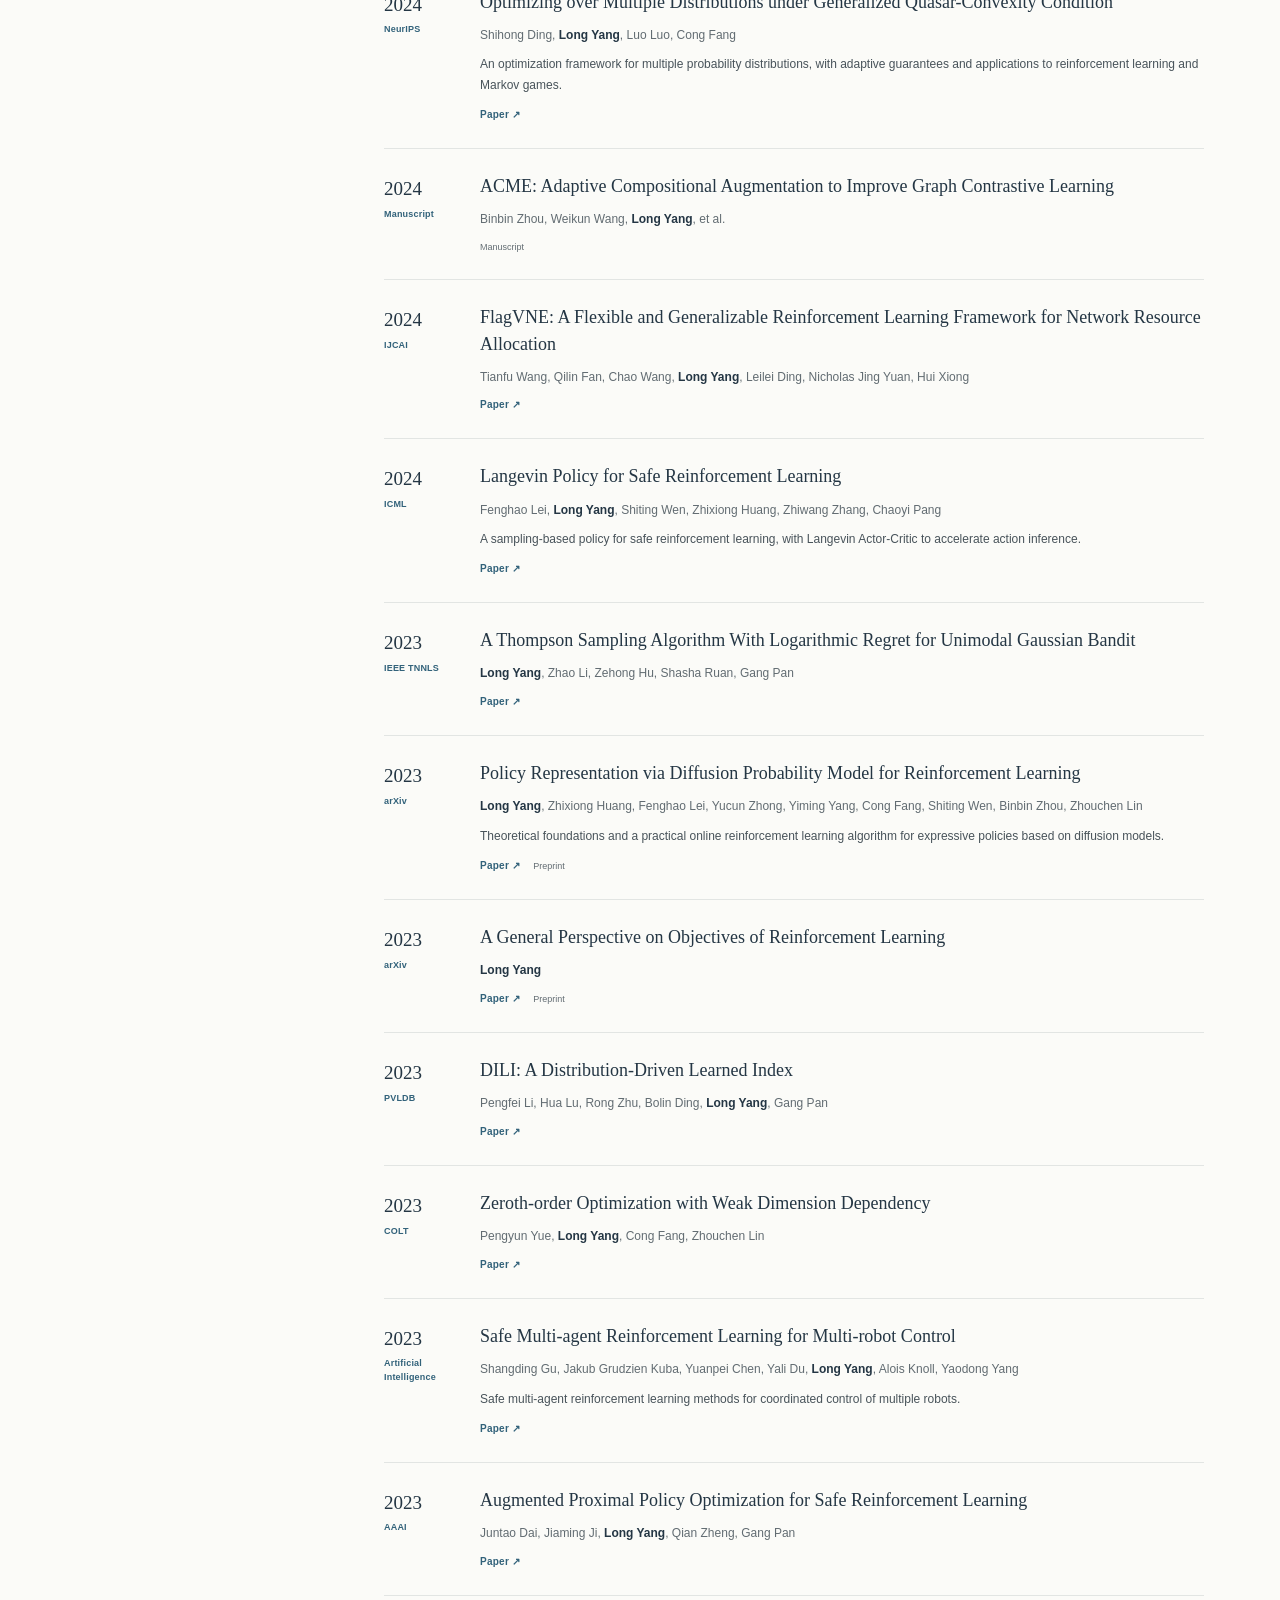
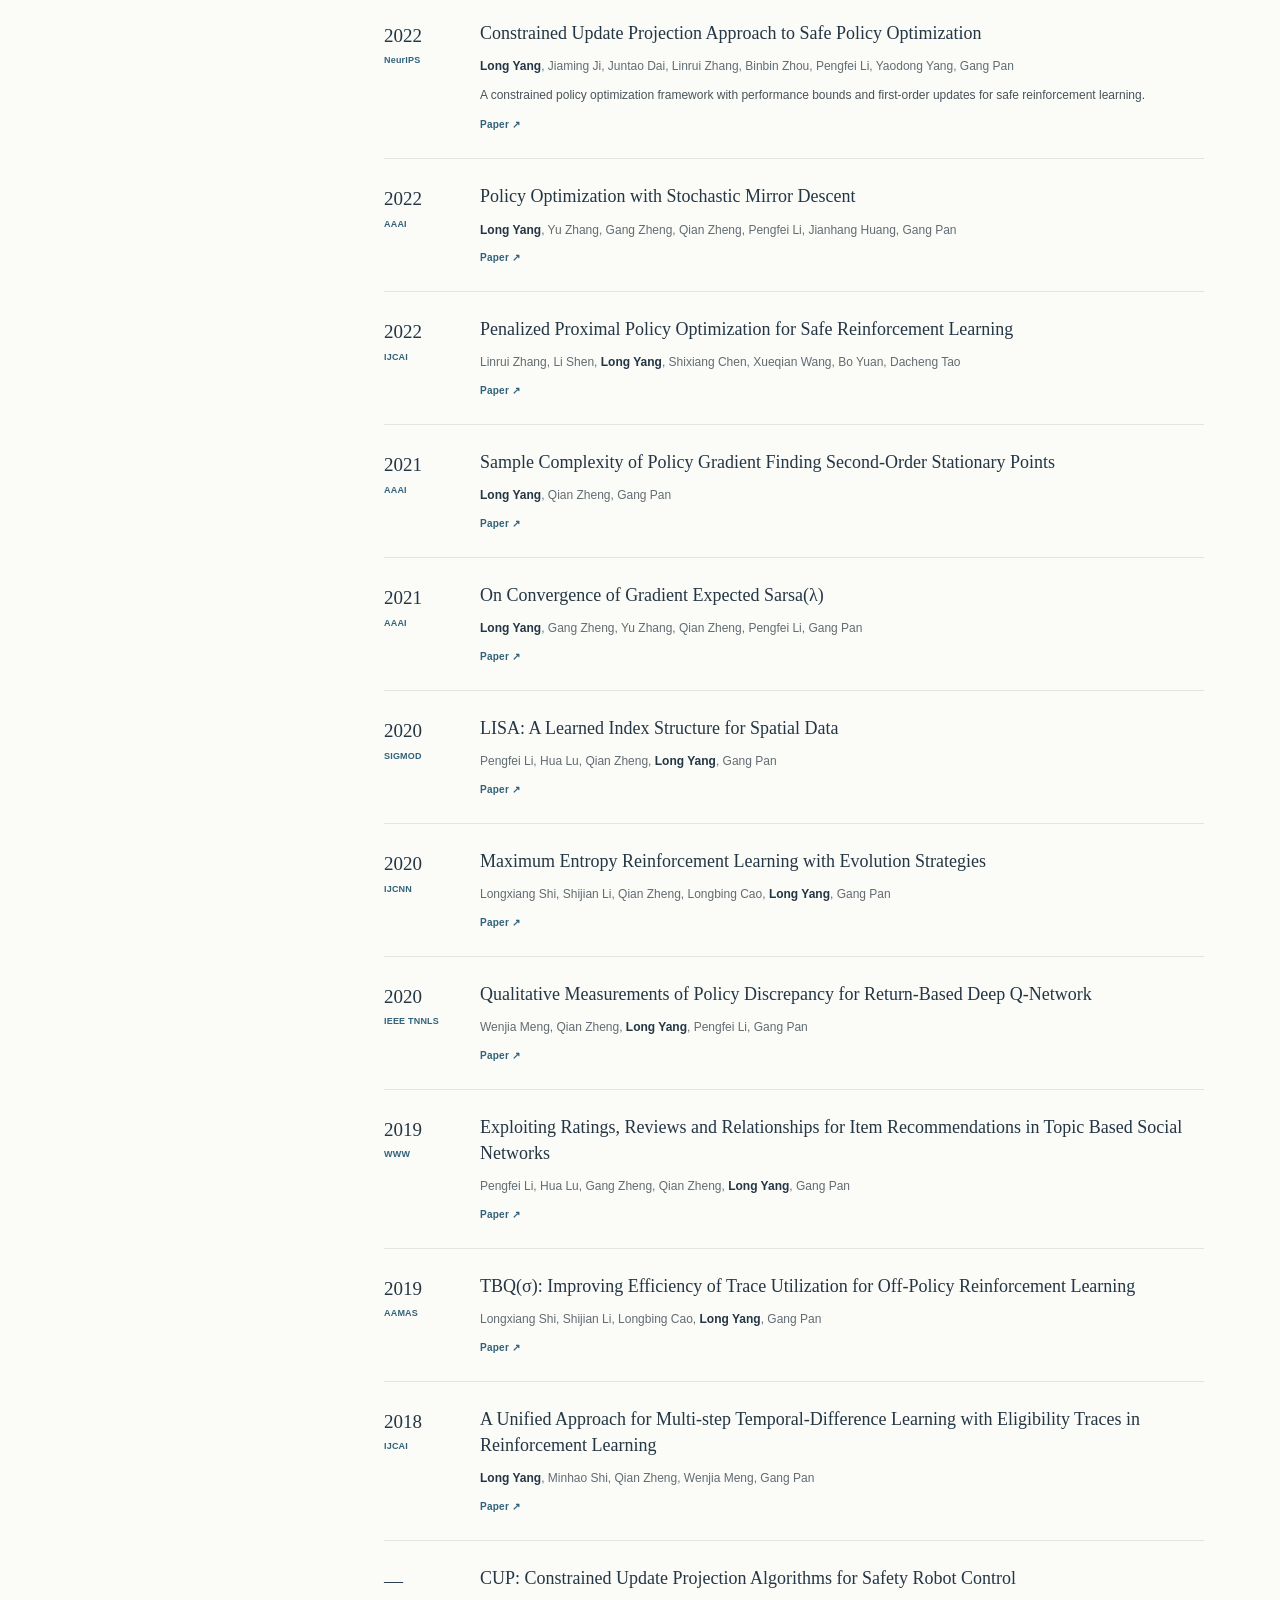
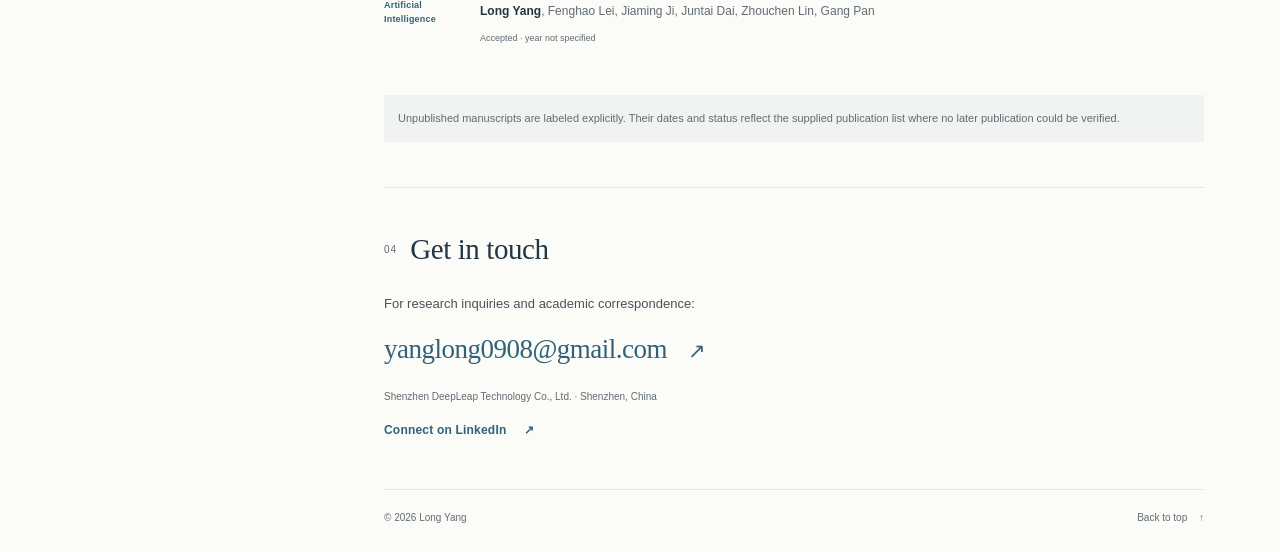
==== commit 50fb59f4: "Add ICML 2025 generalization paper" ====
--- a/index.html
+++ b/index.html
@@ -89,16 +89,20 @@
         <div class="section-heading"><span class="section-number">03</span><h2>Publications</h2><span class="section-aside">All papers</span></div>
         <div class="publication-toolbar" hidden>
           <div class="filter-buttons" role="group" aria-label="Publication selection">
-            <button type="button" class="filter active" data-filter="all" aria-pressed="true">All papers <span class="total-count">28</span></button>
+            <button type="button" class="filter active" data-filter="all" aria-pressed="true">All papers <span class="total-count">29</span></button>
             <button type="button" class="filter" data-filter="featured" aria-pressed="false">Selected</button>
           </div>
           <label class="search-box"><svg viewBox="0 0 24 24" aria-hidden="true"><circle cx="10.5" cy="10.5" r="6.5"/><path d="m16 16 5 5"/></svg><input id="paper-search" type="search" placeholder="Search papers" aria-label="Search publications by title, author, year, or venue"></label>
         </div>
-        <p class="publication-note">28 publications and manuscripts. <strong>Long Yang</strong> is highlighted in author lists.</p>
+        <p class="publication-note">29 publications and manuscripts. <strong>Long Yang</strong> is highlighted in author lists.</p>
         <p class="result-status sr-only" role="status" aria-live="polite"></p>
         <div class="publication-list"><article class="publication" id="paper-28" data-featured="true" data-manuscript="true">
           <div class="pub-meta"><span class="pub-year">2026</span><span class="pub-venue">arXiv</span></div>
           <div class="pub-body"><h3><a href="https://arxiv.org/abs/2608.22067" target="_blank" rel="noopener noreferrer">DELE-w0.5: Inferring Action from Future Latent State for Robotic Manipulation</a></h3><p class="pub-authors">Fenghao Lei, Zhixiong Huang, <strong>Long Yang</strong>, Jiabao Chen, Peilin Huang, Han Fu, Zhuo Li, Xiaoxue Ren</p><p class="pub-summary">DELE-w0.5 infers robot actions from a compact future latent state instead of dense video generation, targeting lower-cost training and low-latency inference for robotic manipulation.</p><div class="pub-links"><a href="https://arxiv.org/abs/2608.22067" target="_blank" rel="noopener noreferrer">Paper <span aria-hidden="true">↗</span></a><span class="pub-type">Preprint</span></div></div>
+        </article>
+        <article class="publication" id="paper-29" data-featured="true" data-manuscript="false">
+          <div class="pub-meta"><span class="pub-year">2025</span><span class="pub-venue">ICML</span></div>
+          <div class="pub-body"><h3><a href="https://proceedings.mlr.press/v267/chen25cb.html" target="_blank" rel="noopener noreferrer">Low-Dimension-to-High-Dimension Generalization and Its Implications for Length Generalization</a></h3><p class="pub-authors">Yang Chen, <strong>Long Yang</strong>, Yitao Liang, Zhouchen Lin</p><p class="pub-summary">This paper studies length generalization as low-dimension-to-high-dimension generalization, develops a theoretical framework for inductive bias, and proposes RPE-Square position embeddings for unaligned formats.</p><div class="pub-links"><a href="https://proceedings.mlr.press/v267/chen25cb.html" target="_blank" rel="noopener noreferrer">Paper <span aria-hidden="true">↗</span></a><a href="https://openreview.net/forum?id=ZSXHilmAgR" target="_blank" rel="noopener noreferrer">OpenReview <span aria-hidden="true">↗</span></a></div></div>
         </article>
         <article class="publication" id="paper-10" data-featured="true" data-manuscript="false">
           <div class="pub-meta"><span class="pub-year">2024</span><span class="pub-venue">IEEE TPAMI</span></div>
@@ -209,7 +213,7 @@
           <div class="pub-body"><h3>CUP: Constrained Update Projection Algorithms for Safety Robot Control</h3><p class="pub-authors"><strong>Long Yang</strong>, Fenghao Lei, Jiaming Ji, Juntai Dai, Zhouchen Lin, Gang Pan</p><div class="pub-links"><span class="pub-type">Accepted · year not specified</span></div></div>
         </article></div>
         <div class="empty-state" hidden><p>No papers match your search.</p><button type="button" id="reset-search" class="text-link">Clear search <span aria-hidden="true">↗</span></button></div>
-        <button class="show-all text-link" type="button" hidden>View all 28 papers <span aria-hidden="true">↓</span></button>
+        <button class="show-all text-link" type="button" hidden>View all 29 papers <span aria-hidden="true">↓</span></button>
         <p class="manuscript-note" hidden>Unpublished manuscripts are labeled explicitly. Their dates and status reflect the supplied publication list where no later publication could be verified.</p>
       </section>
 
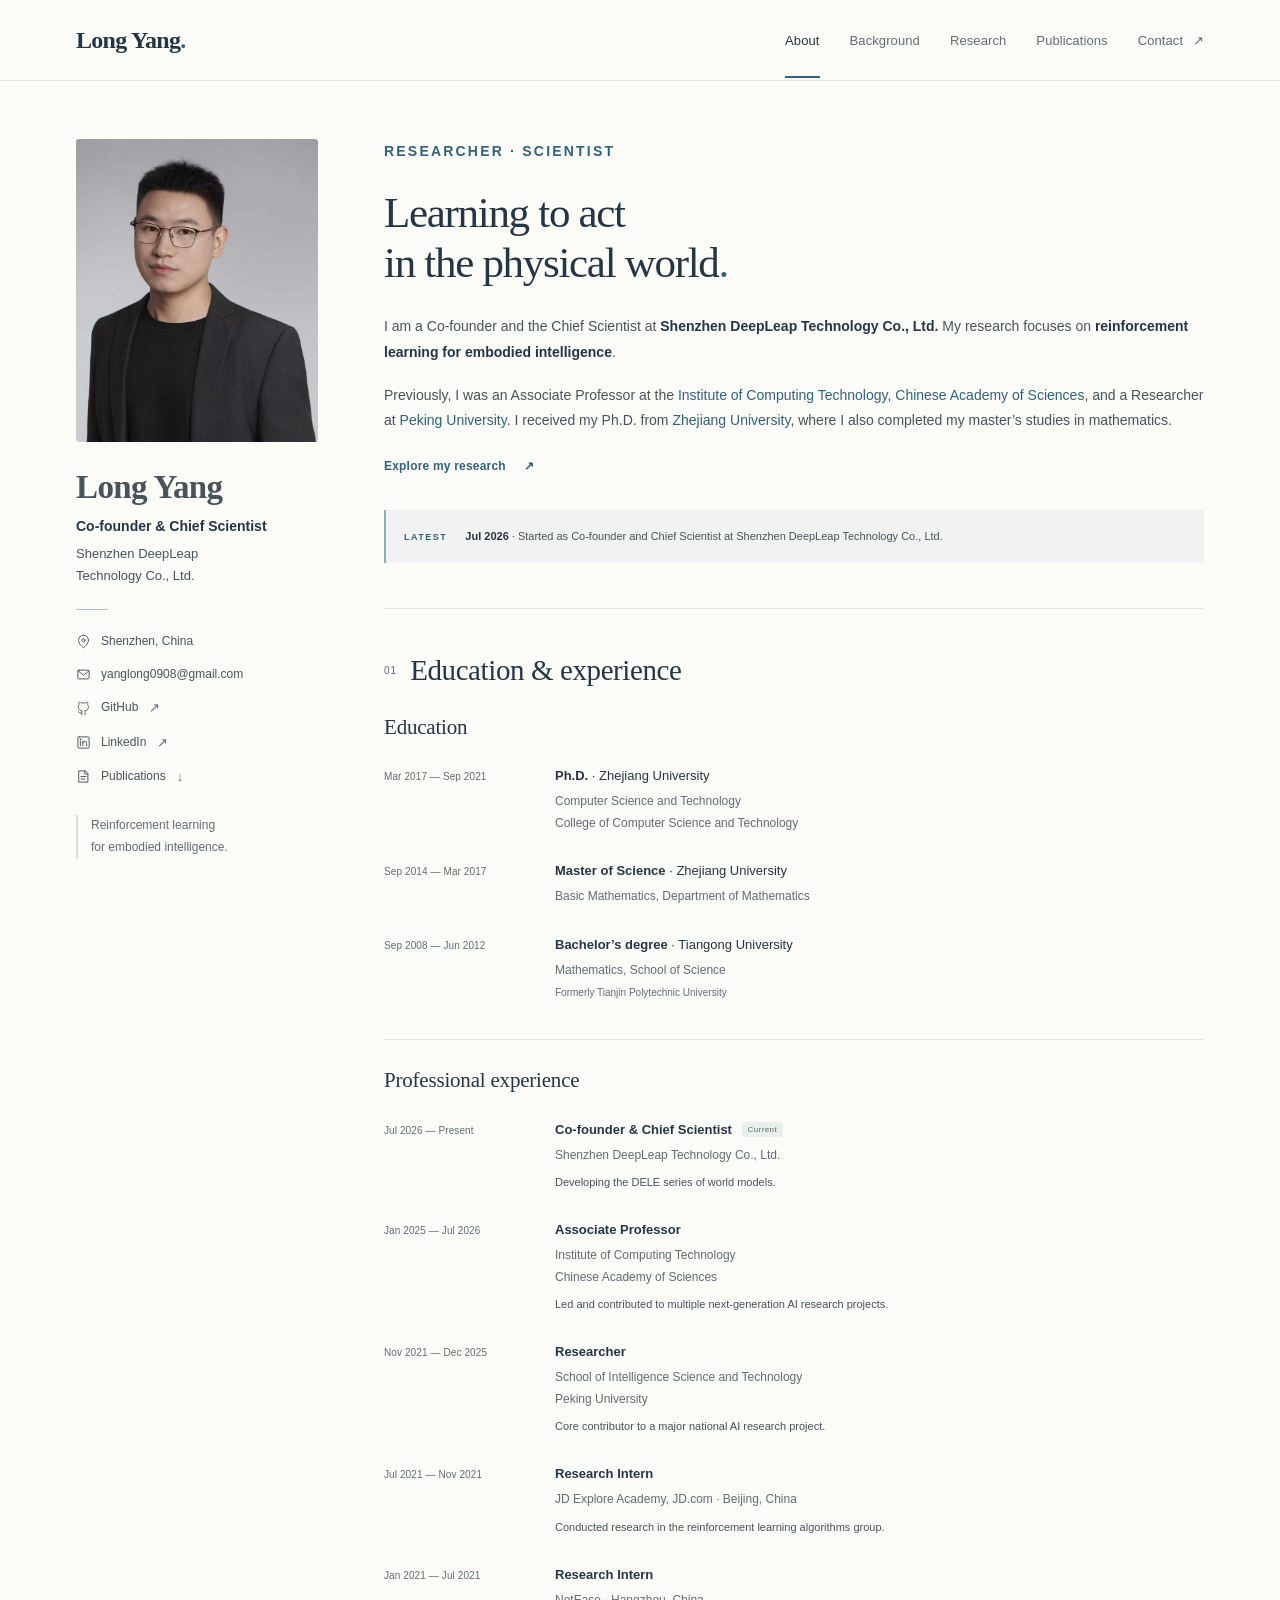
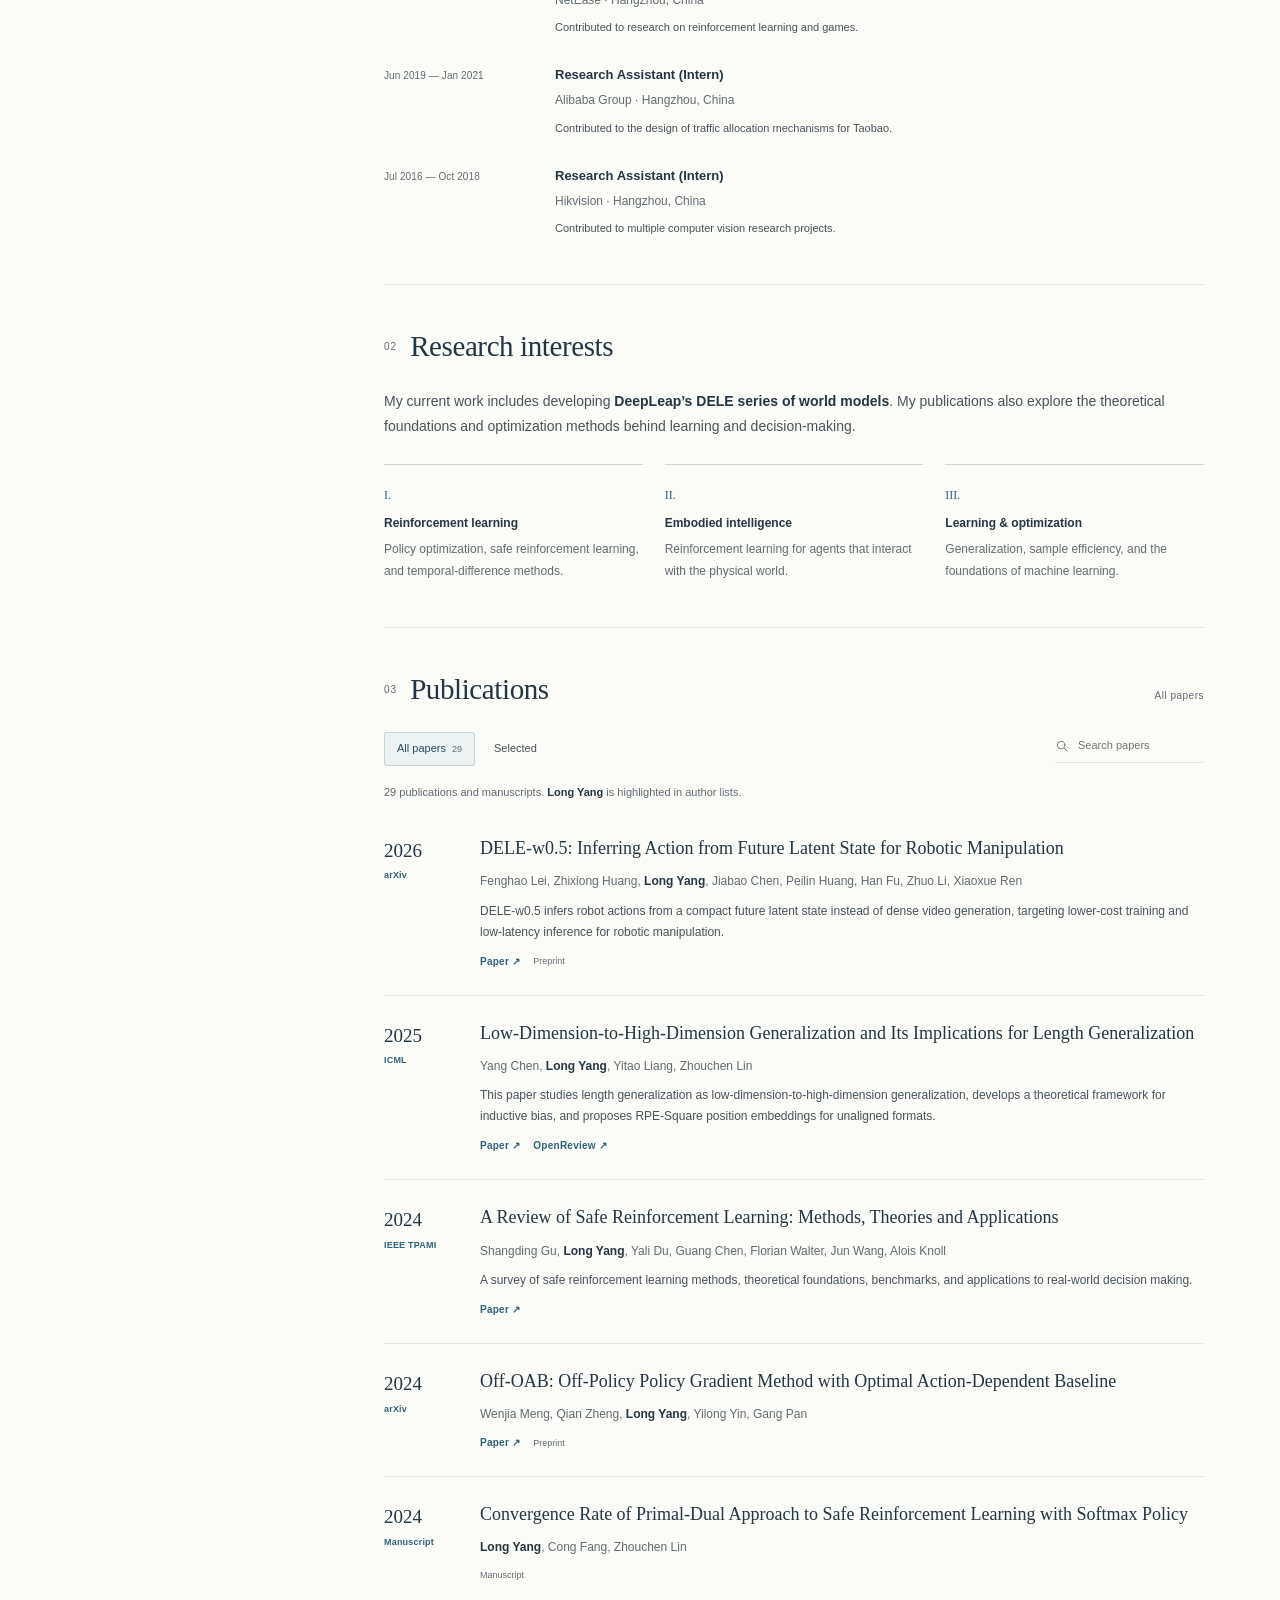
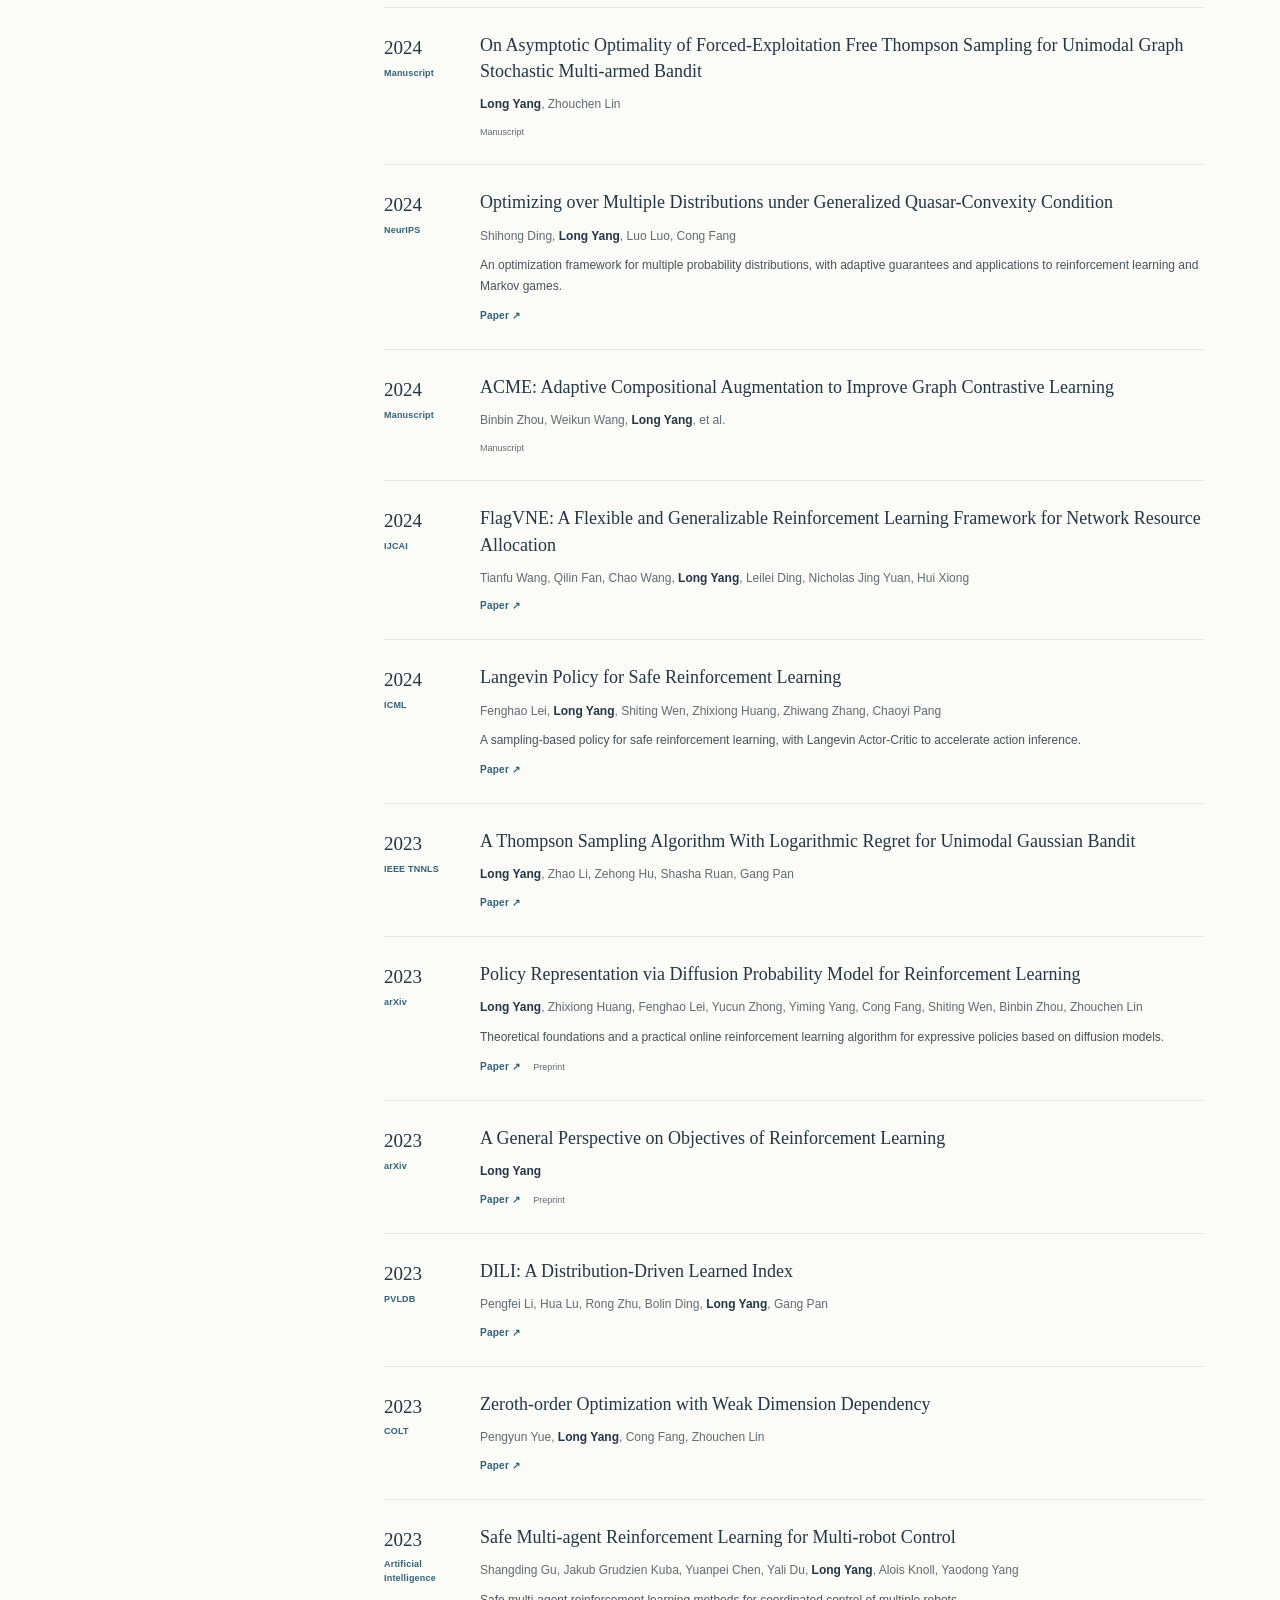
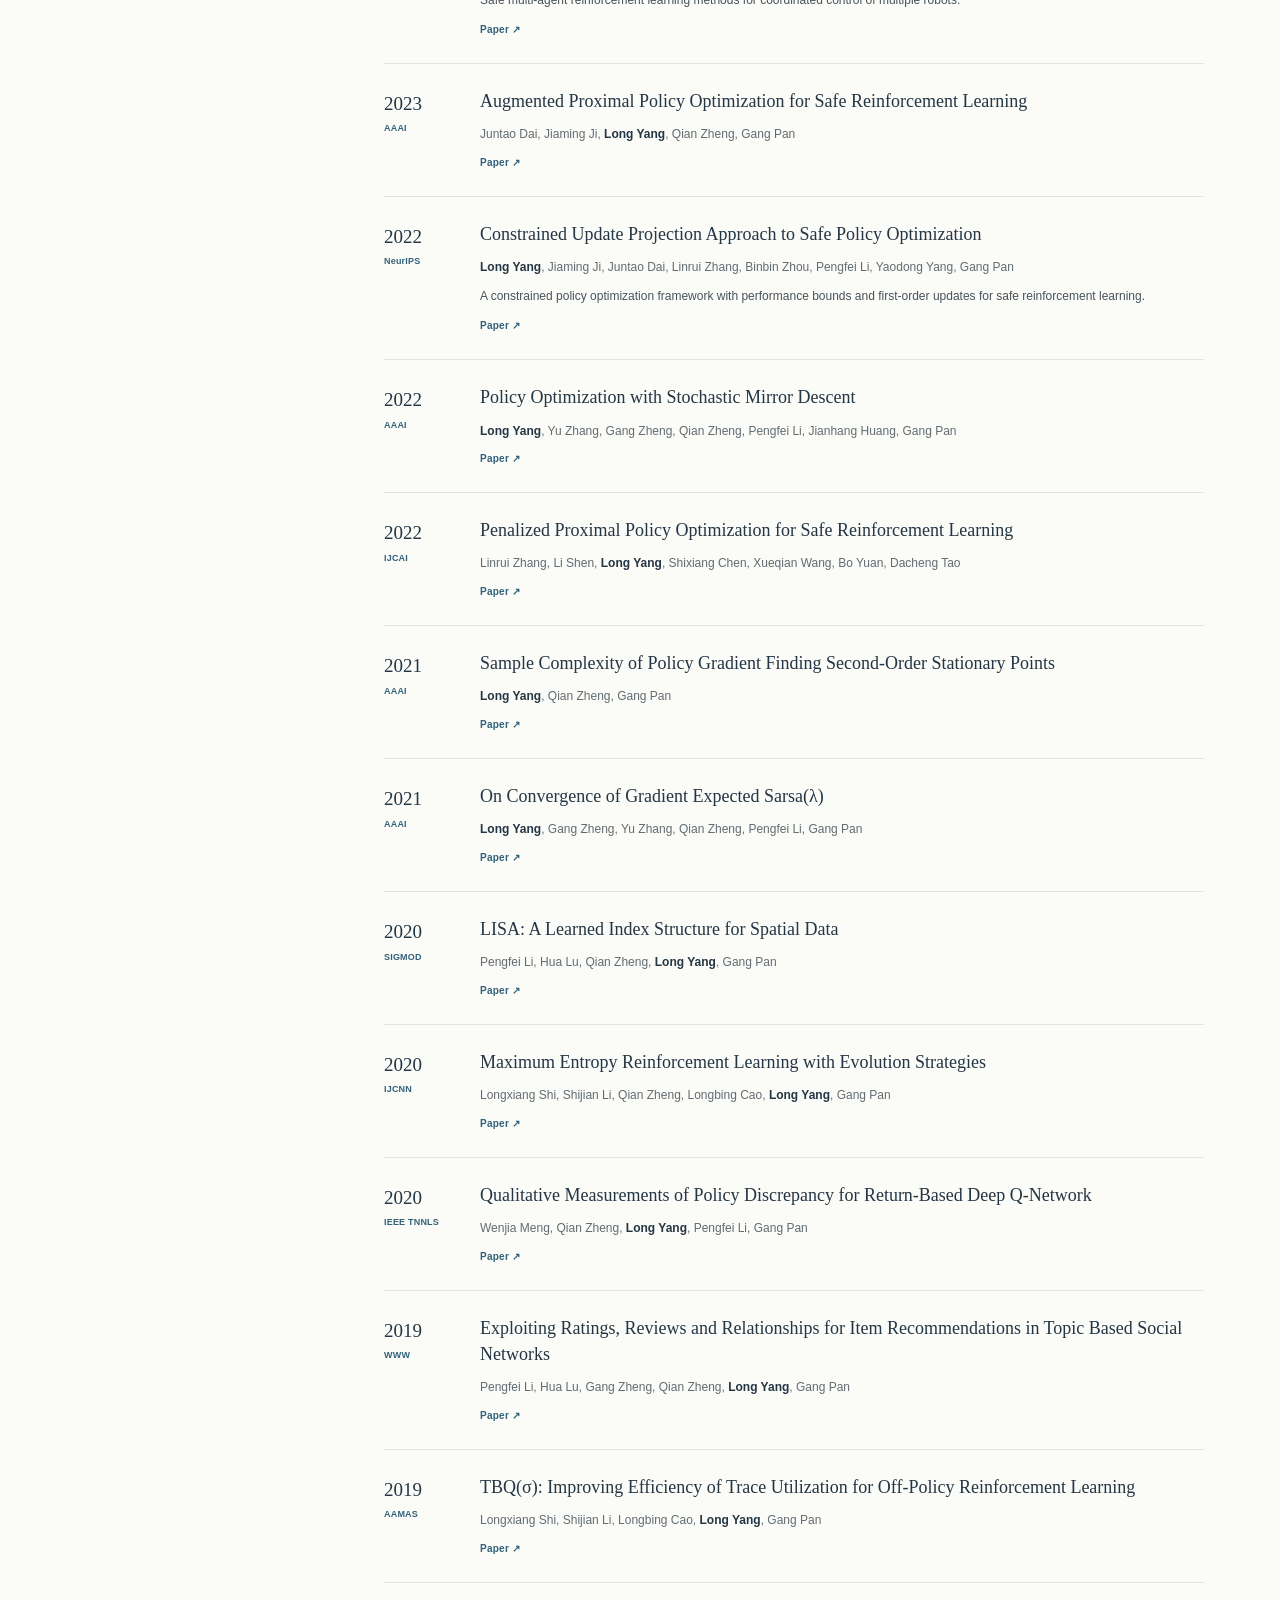
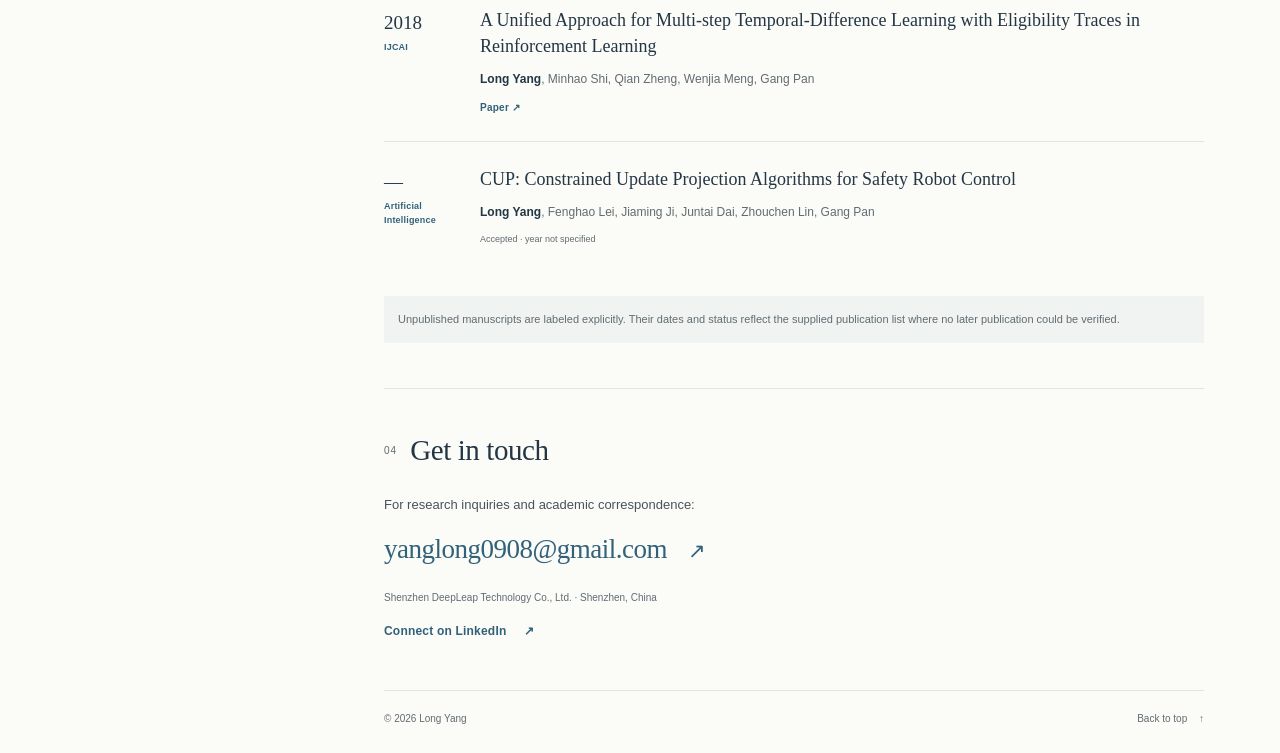
==== commit 5913ae48: "Add Alibaba and Hikvision research internships" ====
--- a/index.html
+++ b/index.html
@@ -72,6 +72,8 @@
           <article class="timeline-item"><p class="timeline-date">Nov 2021 — Dec 2025</p><div><h3>Researcher</h3><p>School of Intelligence Science and Technology<br>Peking University</p><p class="experience-description">Core contributor to a major national AI research project.</p></div></article>
           <article class="timeline-item"><p class="timeline-date">Jul 2021 — Nov 2021</p><div><h3>Research Intern</h3><p>JD Explore Academy, JD.com · Beijing, China</p><p class="experience-description">Conducted research in the reinforcement learning algorithms group.</p></div></article>
           <article class="timeline-item"><p class="timeline-date">Jan 2021 — Jul 2021</p><div><h3>Research Intern</h3><p>NetEase · Hangzhou, China</p><p class="experience-description">Contributed to research on reinforcement learning and games.</p></div></article>
+          <article class="timeline-item"><p class="timeline-date">Jun 2019 — Jan 2021</p><div><h3>Research Assistant (Intern)</h3><p>Alibaba Group · Hangzhou, China</p><p class="experience-description">Contributed to the design of traffic allocation mechanisms for Taobao.</p></div></article>
+          <article class="timeline-item"><p class="timeline-date">Jul 2016 — Oct 2018</p><div><h3>Research Assistant (Intern)</h3><p>Hikvision · Hangzhou, China</p><p class="experience-description">Contributed to multiple computer vision research projects.</p></div></article>
         </div>
       </section>
 
